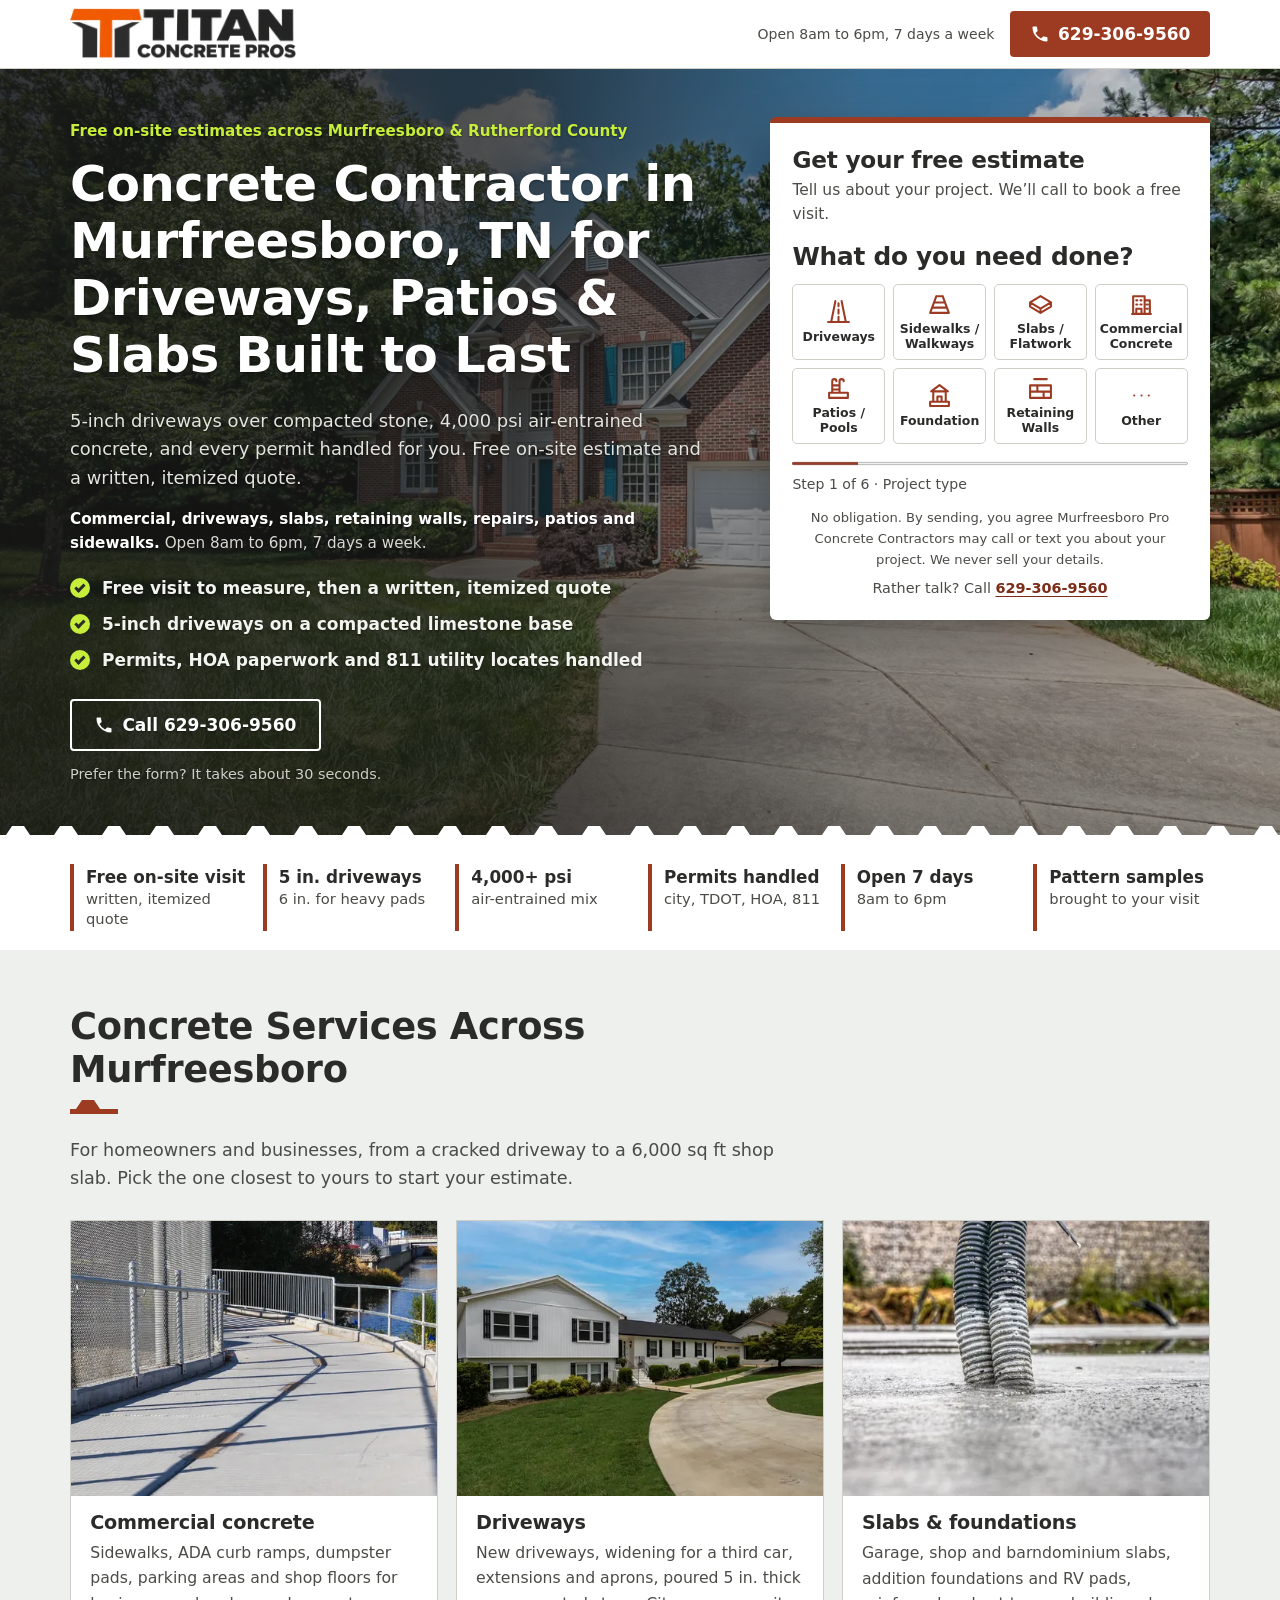
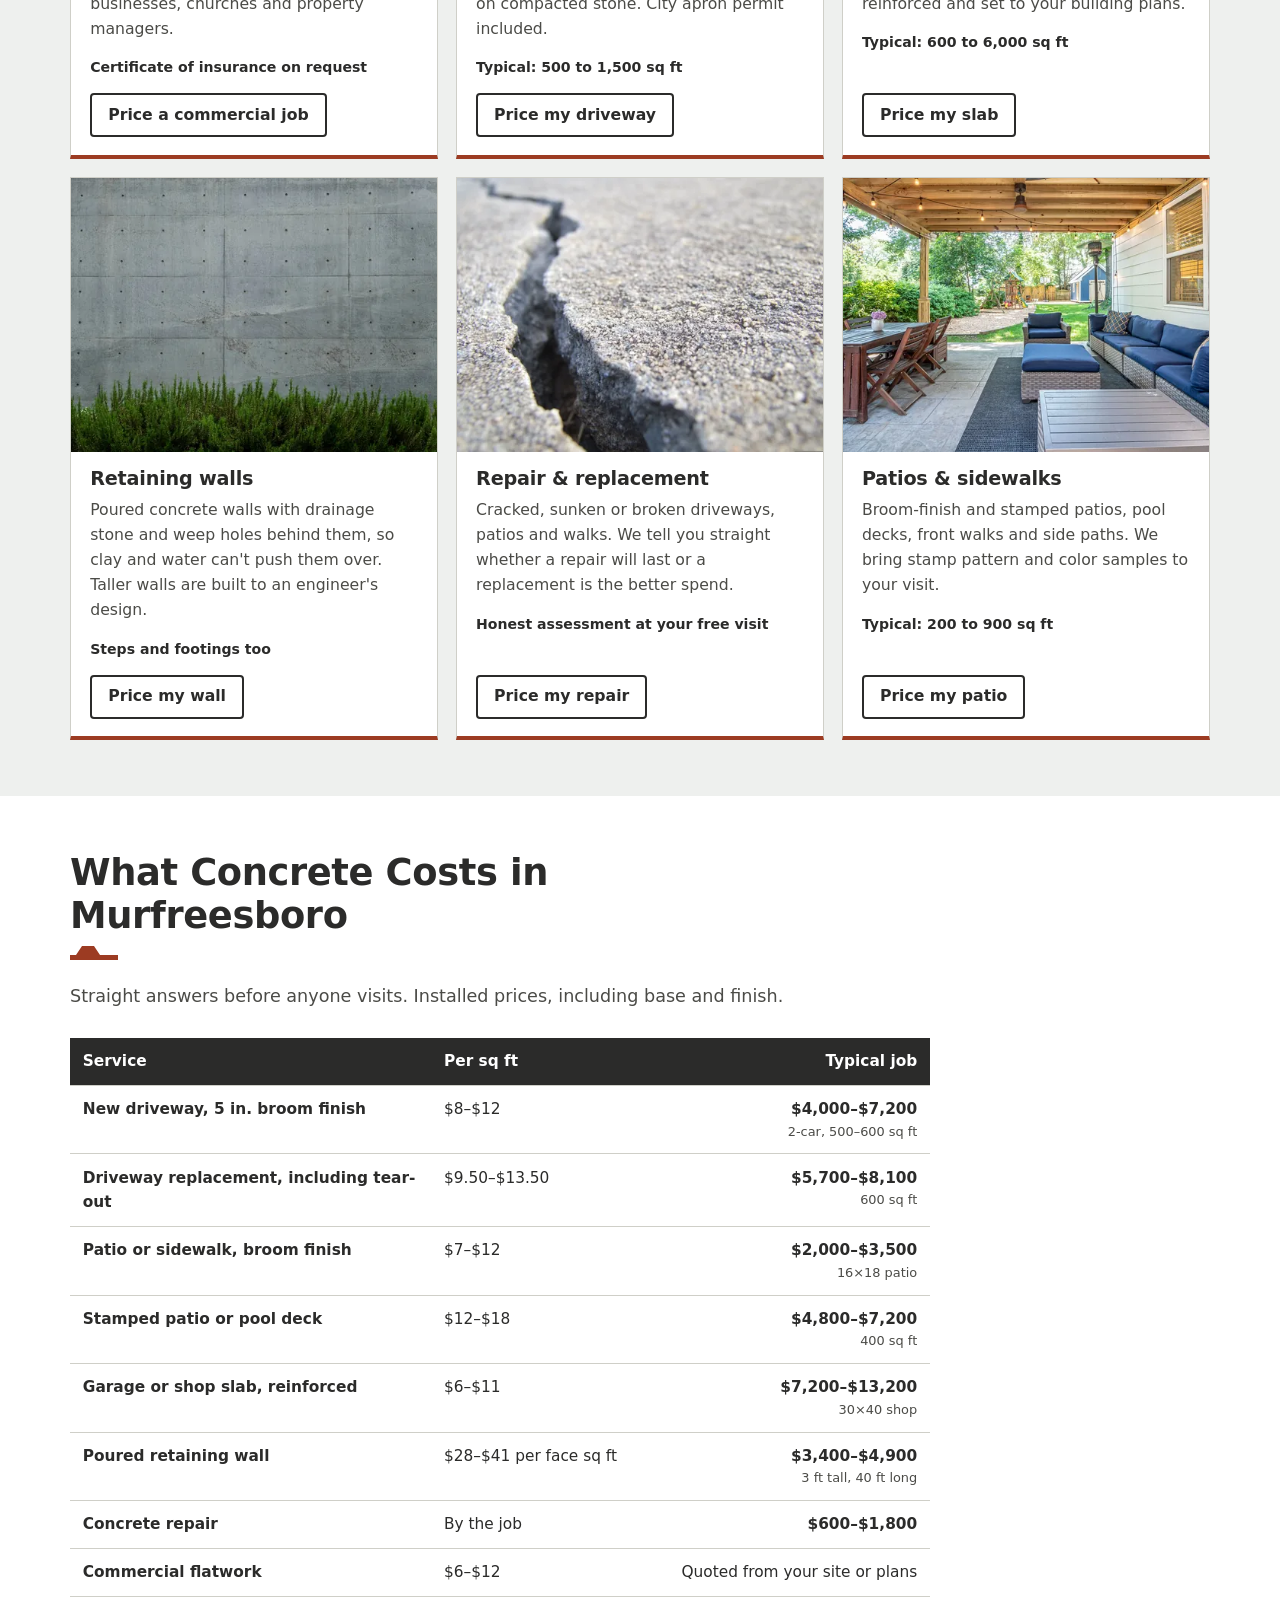
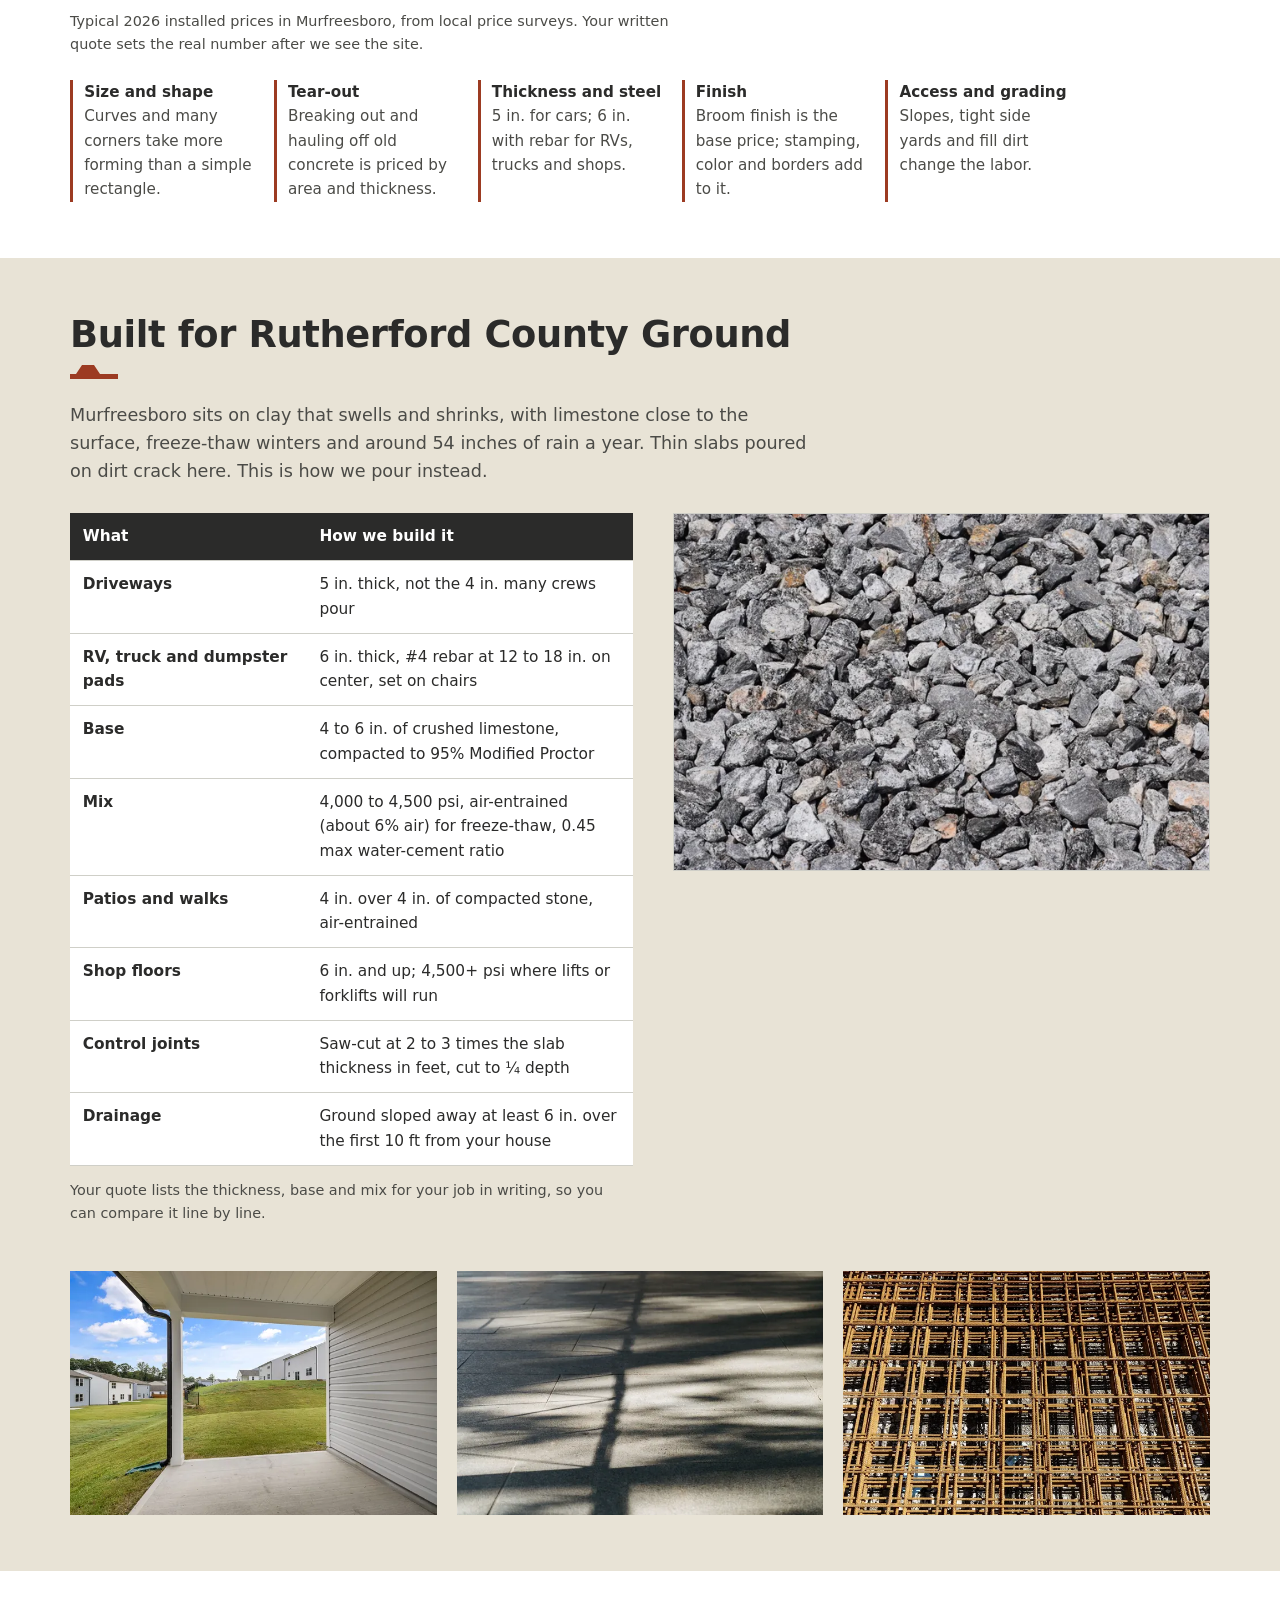
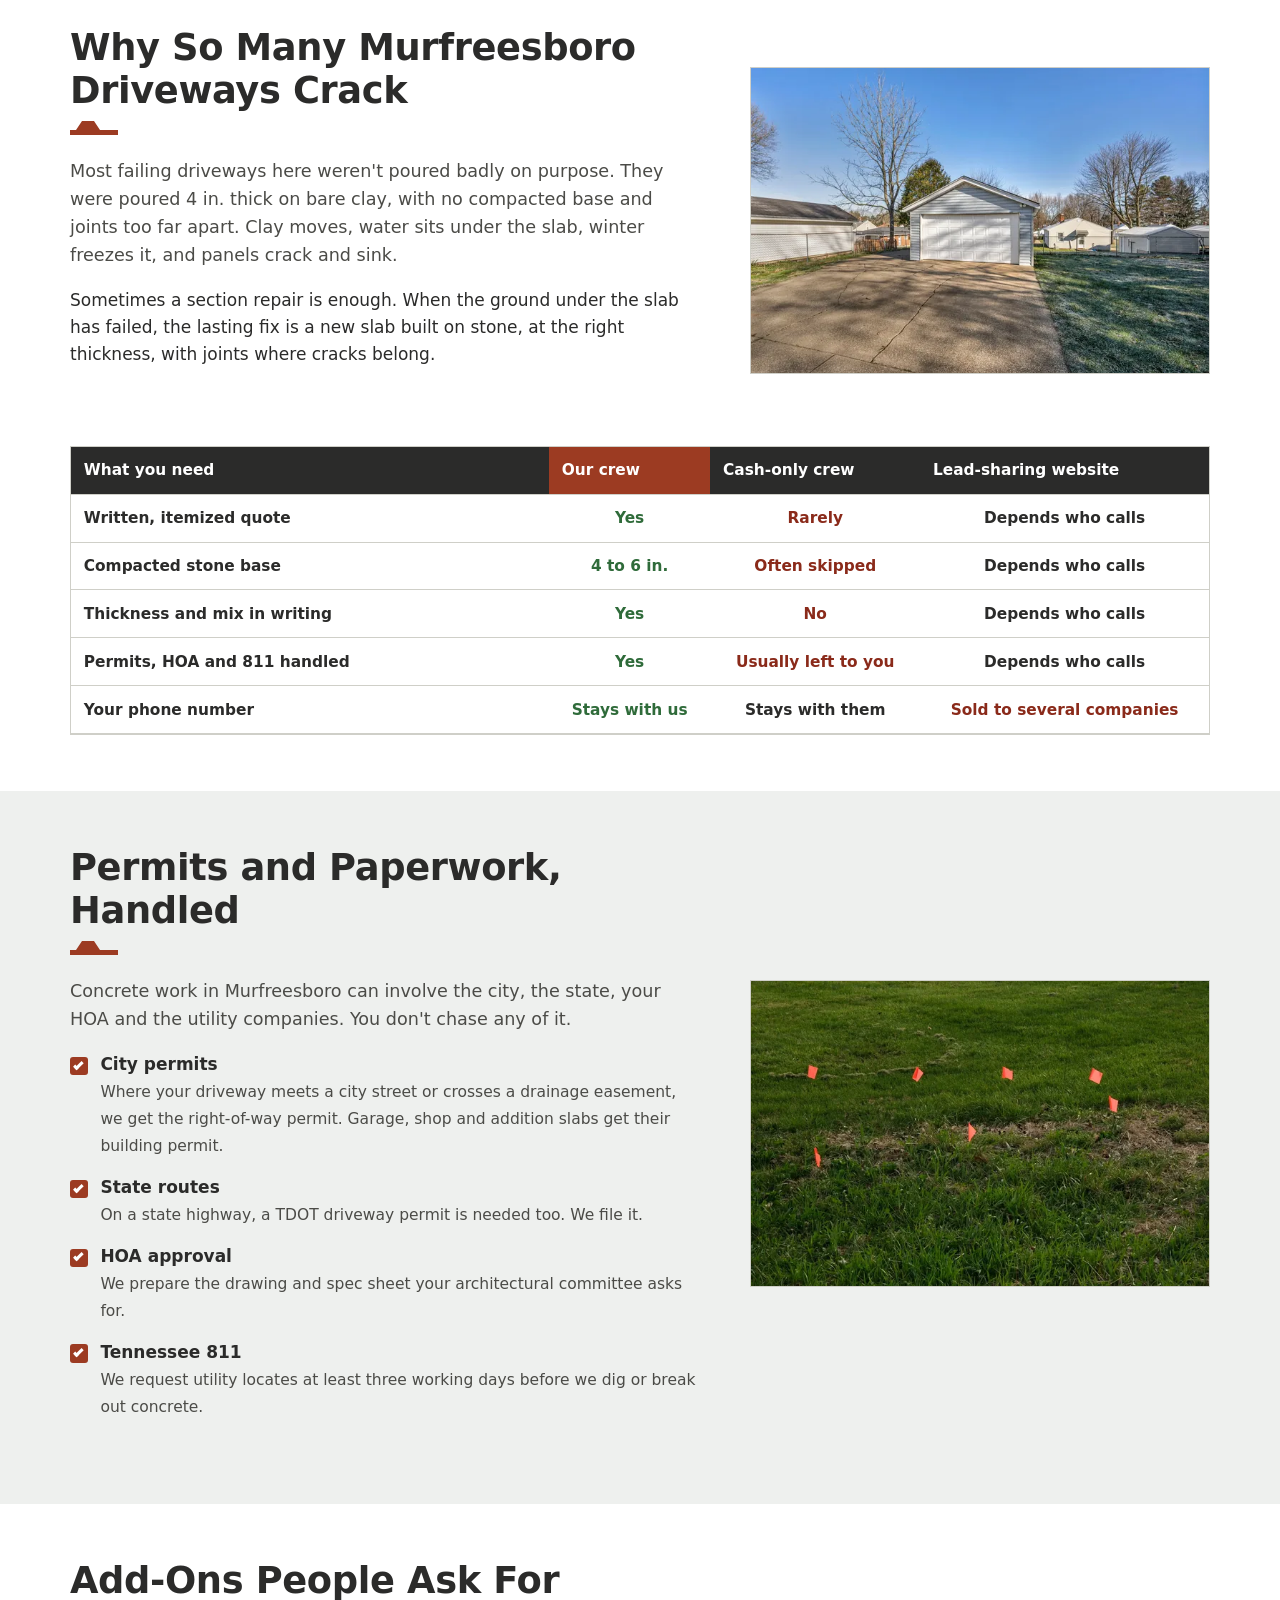
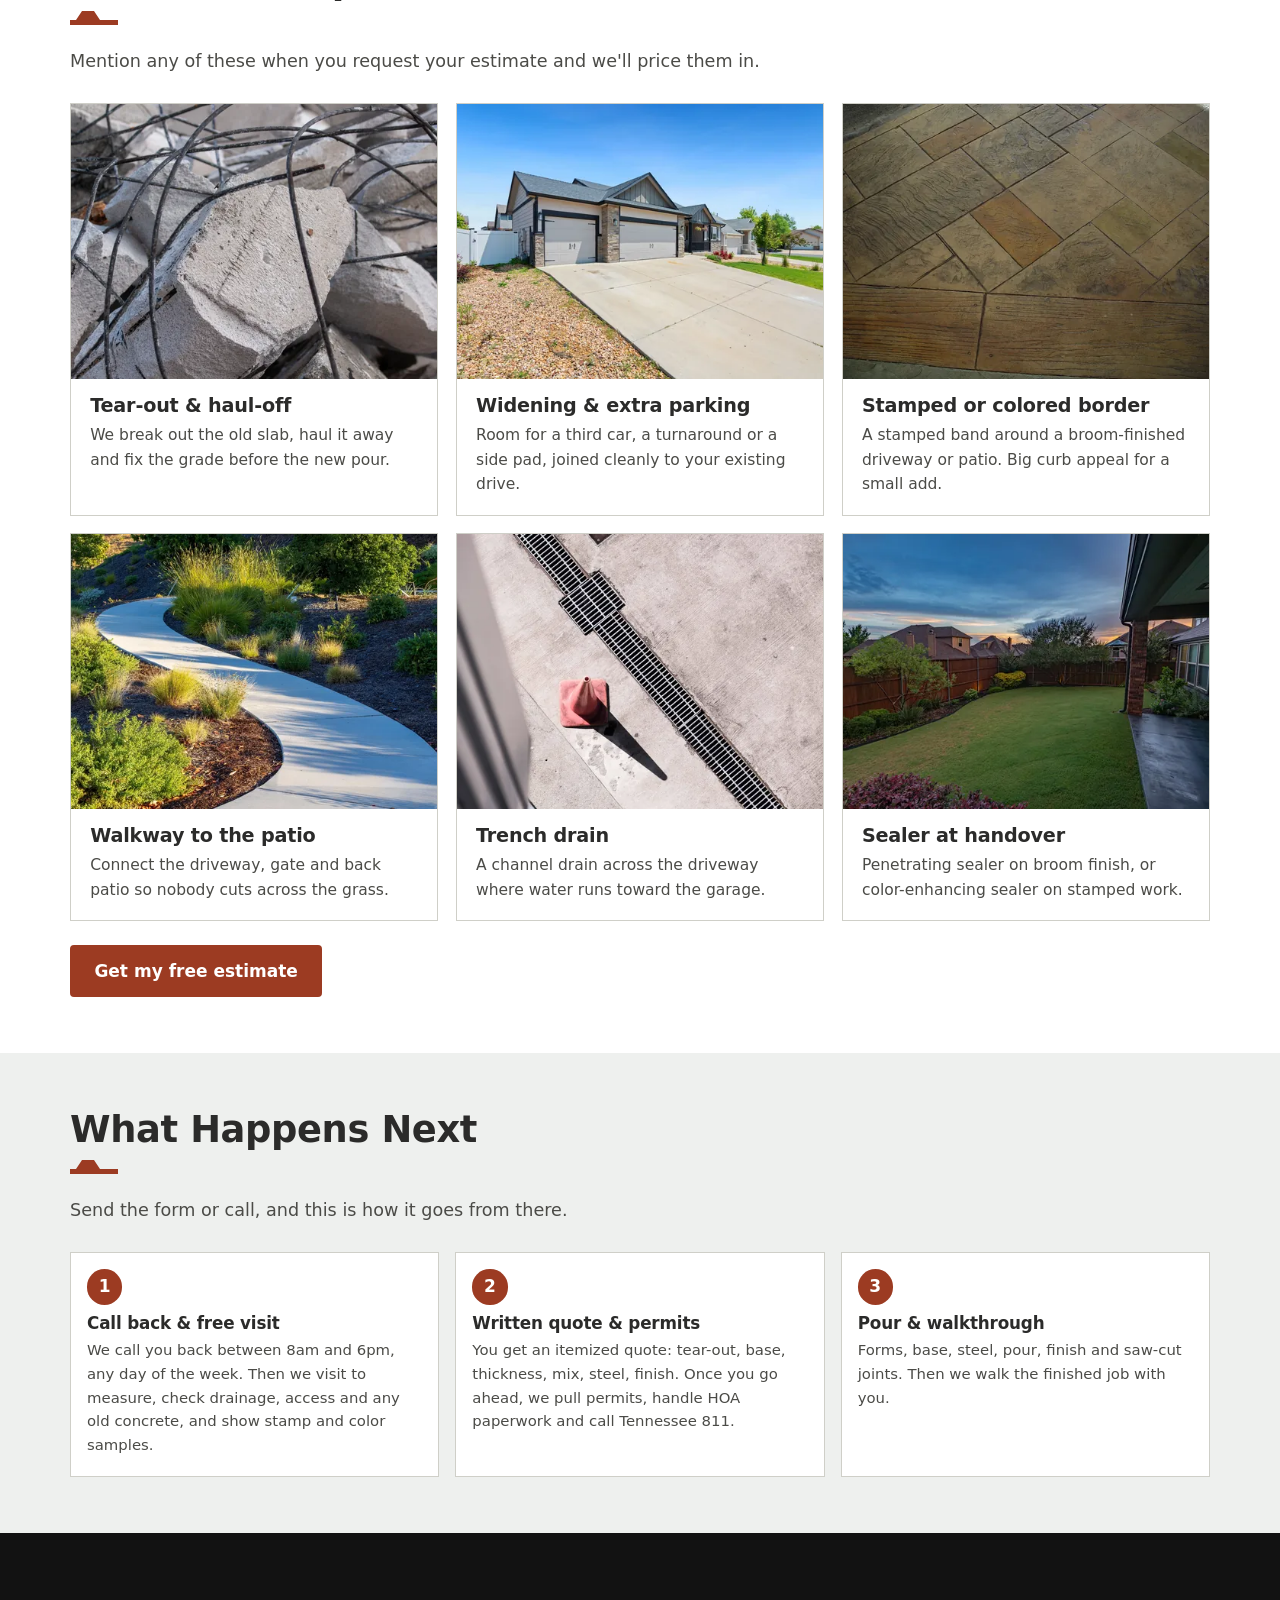
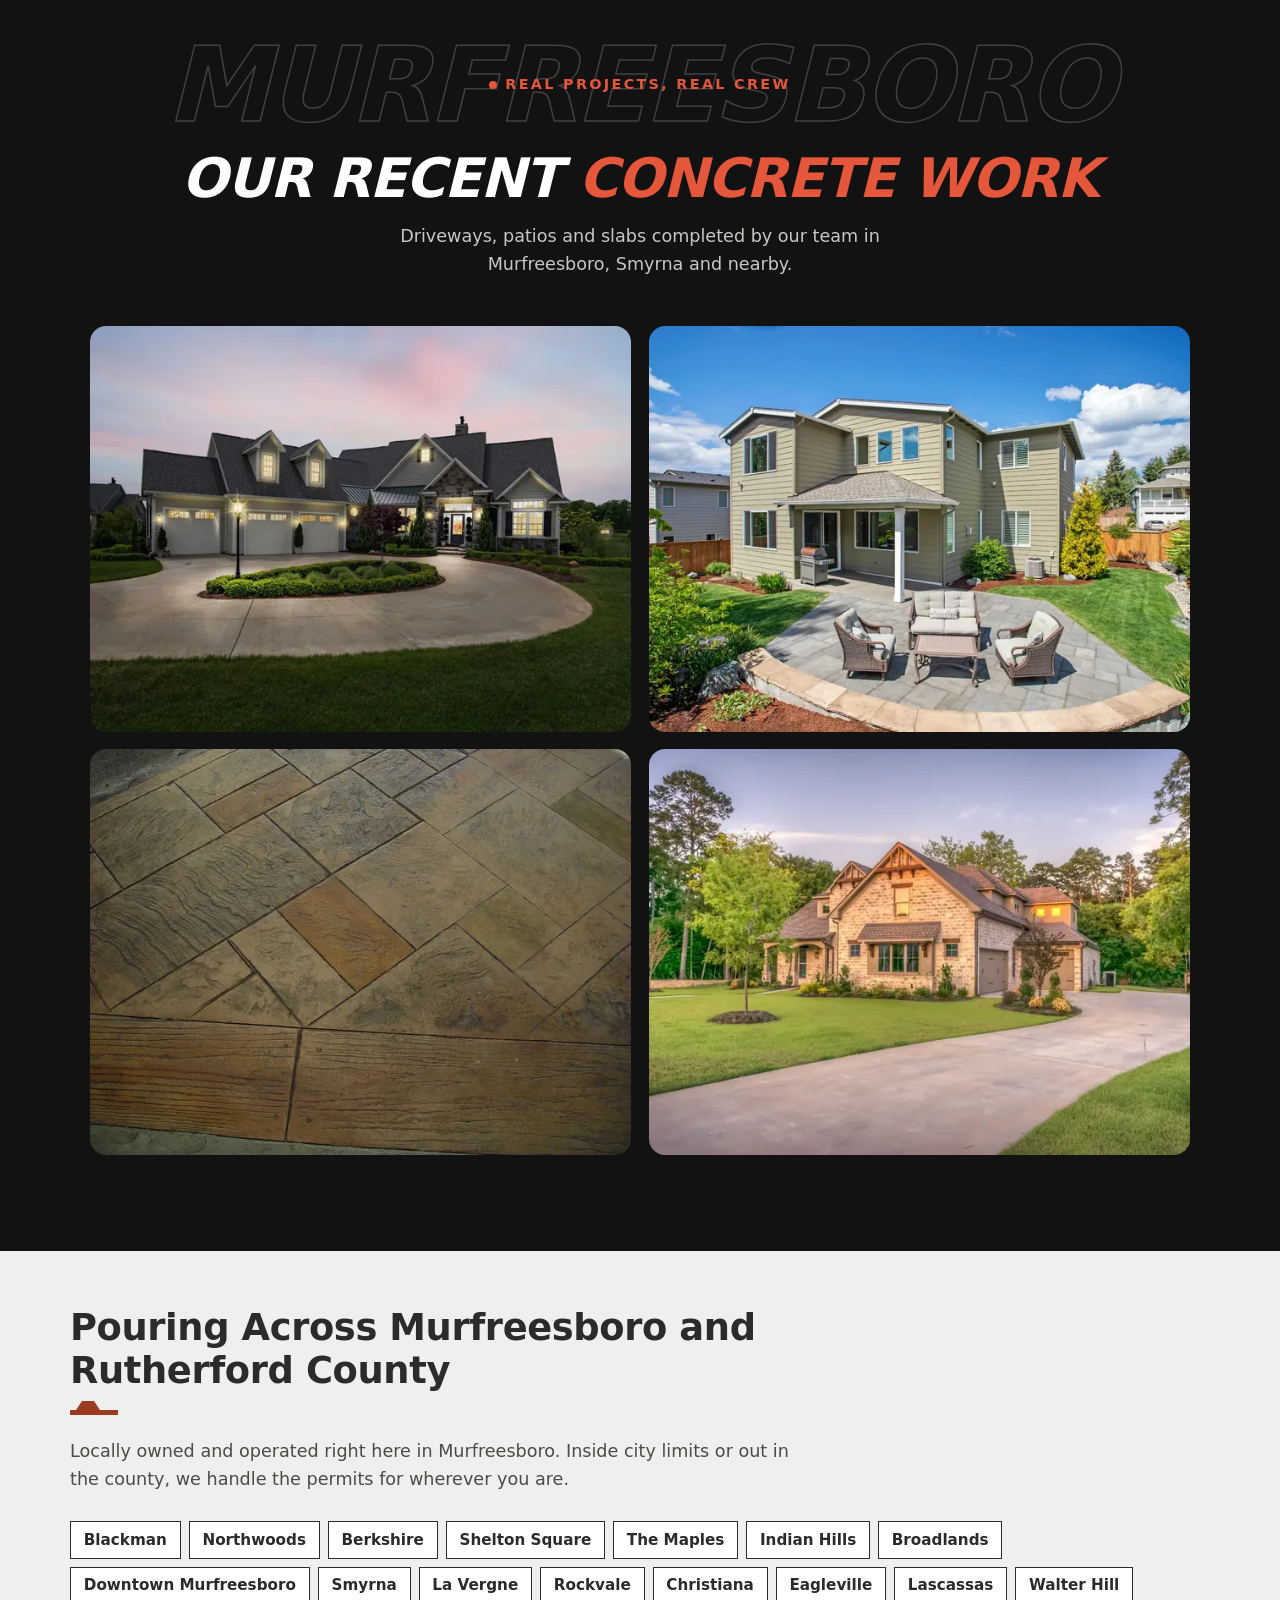
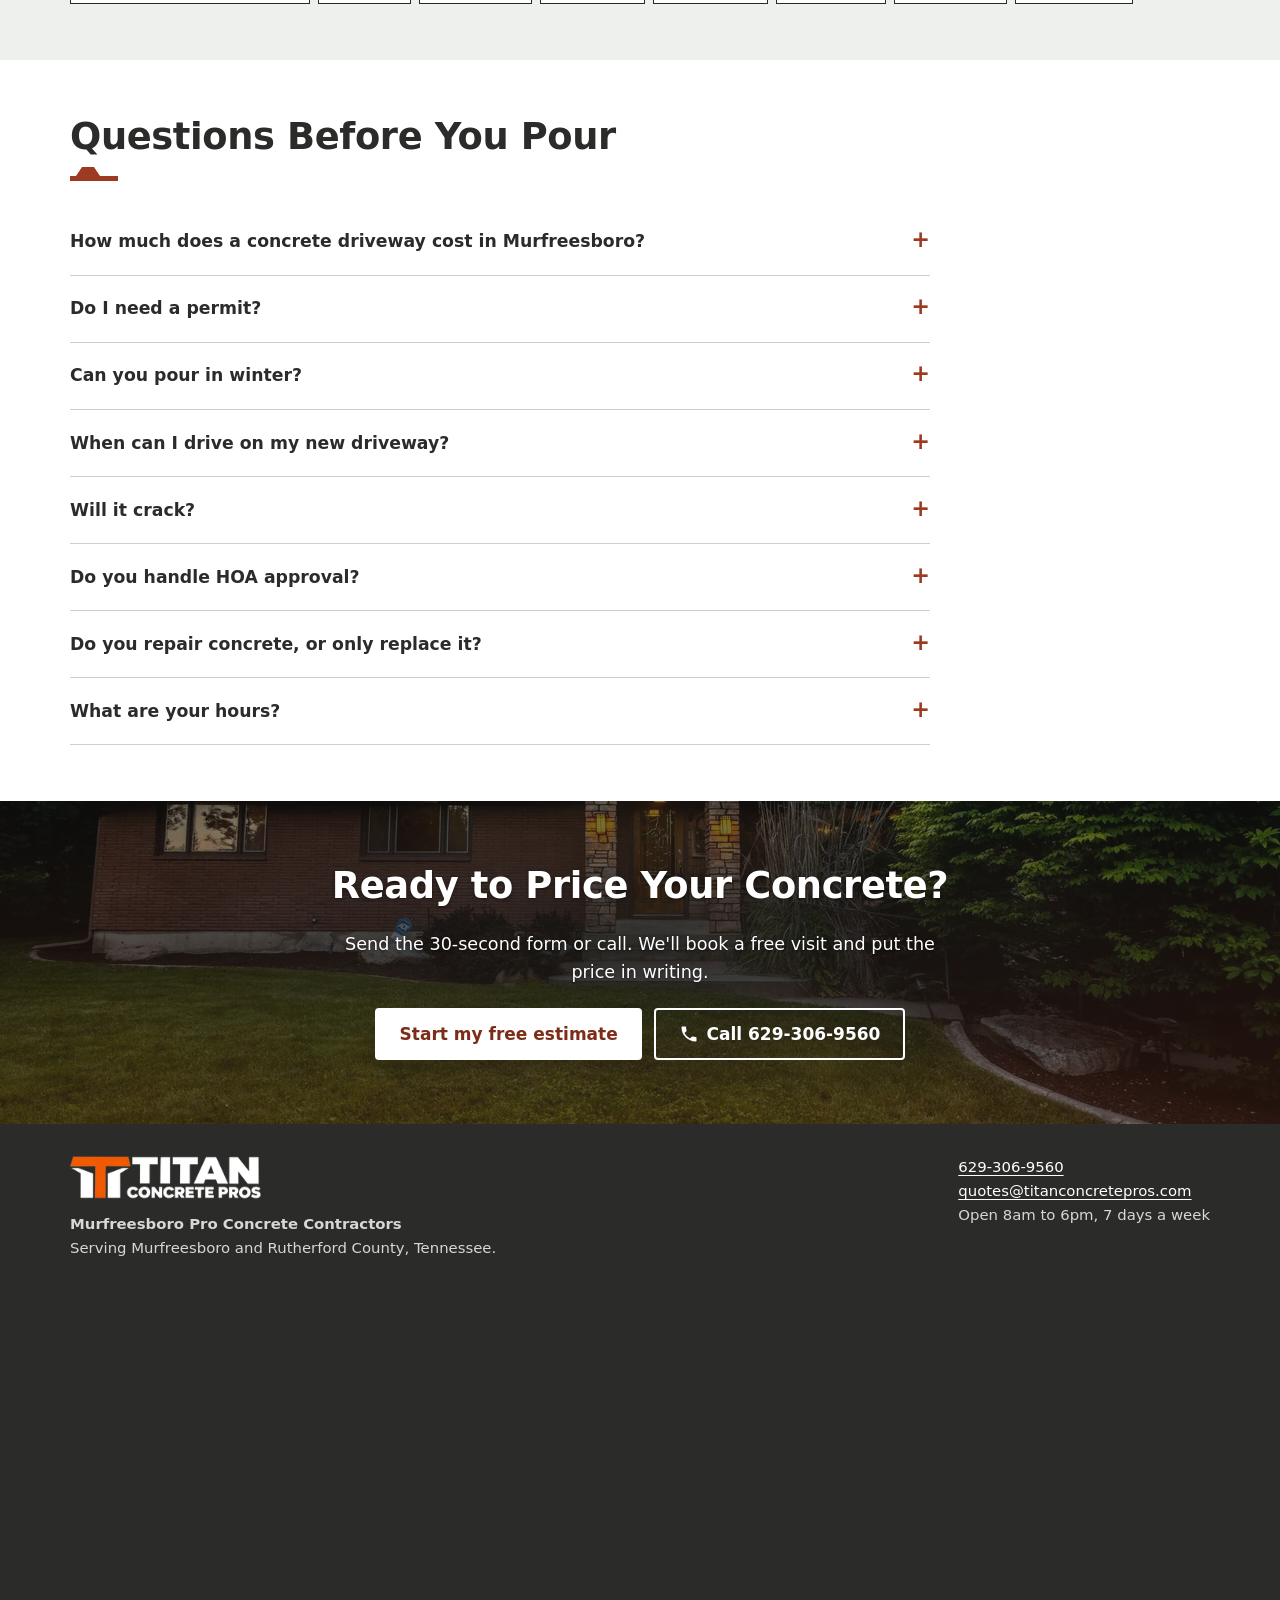
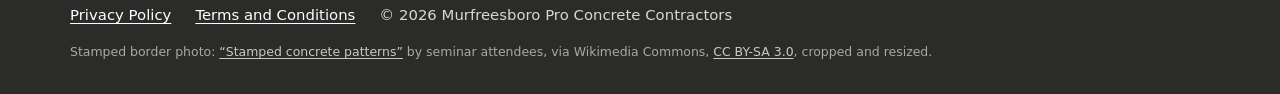
==== murfreesboro-concrete-contractor-new-project-request/index.html @ b70fdc40 "Add Google Tag Manager (GTM-K8CW8HHN) to all pages - Thank-you pages: standard GTM snippet loads imm" ====
<!doctype html>
<html lang="en">
<head>
<meta charset="utf-8">
<script>
    /* Tracking: Google Tag Manager, Microsoft Clarity load on the visitor's first scroll, tap or key press,
       or 7 seconds after the page loads, so they don't slow down the page. Calls made before then are queued. */
    (function (w, d) {
      w.clarity = w.clarity || function () { (w.clarity.q = w.clarity.q || []).push(arguments); };
      w.dataLayer = w.dataLayer || []; w.dataLayer.push({ "gtm.start": new Date().getTime(), event: "gtm.js" });
      var started = false, events = ["scroll", "pointerdown", "touchstart", "keydown"];
      function start() {
        if (started) return; started = true;
        events.forEach(function (e) { w.removeEventListener(e, start); });
        var c = d.createElement("script"); c.async = true;
        c.src = "https://www.clarity.ms/tag/zi6rxvknij"; d.head.appendChild(c);
        var t = d.createElement("script"); t.async = true;
        t.src = "https://www.googletagmanager.com/gtm.js?id=GTM-K8CW8HHN"; d.head.appendChild(t);
      }
      events.forEach(function (e) { w.addEventListener(e, start, { passive: true }); });
      w.addEventListener("load", function () { setTimeout(start, 7000); });
    })(window, document);
  </script>
<meta name="viewport" content="width=device-width, initial-scale=1">
<title>Concrete Contractor in Murfreesboro, TN | Driveways, Patios &amp; Slabs | Free Estimate</title>
<meta name="description" content="Concrete driveways, stamped patios, shop and barndominium slabs, RV pads and commercial flatwork across Murfreesboro and Rutherford County. 5 in. driveways over compacted stone, permits handled, free on-site estimate.">
<meta name="robots" content="noindex, follow">
<meta name="theme-color" content="#2B2B2A">
<meta property="og:type" content="website">
<meta property="og:title" content="Murfreesboro Concrete Contractor | Free On-Site Estimate">
<meta property="og:description" content="Driveways, stamped patios, slabs and RV pads built for Rutherford County ground. Written, itemized quotes.">
<meta property="og:image" content="https://titanconcretepros.com/murfreesboro-concrete-contractor-new-project-request/images/lp-og-share.jpg">
<link rel="icon" href="/favicon.ico" sizes="48x48">
<link rel="icon" href="/favicon-32.png" type="image/png" sizes="32x32">
<link rel="apple-touch-icon" href="/apple-touch-icon.png">
<link rel="manifest" href="/site.webmanifest">
<script>
/* Runs before paint: pick the headline variant from ?v= so there is no flash of the wrong H1. */
(function () {
  var d = document.documentElement; d.className = 'js';
  var ok = { core: 1, driveway: 1, stamped: 1, slab: 1, rv: 1, commercial: 1 };
  try { var v = new URLSearchParams(location.search).get('v'); d.setAttribute('data-v', ok[v] ? v : 'core'); }
  catch (e) { d.setAttribute('data-v', 'core'); }
})();
</script>
<style>
:root{
  --ink:#2B2B2A;--ink-2:#4B4B47;--oxide:#9C3B22;--oxide-d:#7C2C17;--galv:#EEF0EE;--stone:#E8E3D6;--line:#CFCFC8;--lime:#C6EE3A;--ok:#2F6B3A;
  --f:system-ui,-apple-system,"Segoe UI",Roboto,"Helvetica Neue",Arial,sans-serif;
  --wrap:1180px;--read:66ch;
  --rib:url("data:image/svg+xml,%3Csvg xmlns='http://www.w3.org/2000/svg' viewBox='0 0 48 14'%3E%3Cpath d='M0 14V9h6l6-9h12l6 9h18v5z'/%3E%3C/svg%3E");
}
*,*::before,*::after{box-sizing:border-box}
html{-webkit-text-size-adjust:100%;scroll-behavior:smooth}
@media (prefers-reduced-motion:reduce){html{scroll-behavior:auto}*{transition:none!important}}
body{margin:0;font:400 1.0625rem/1.6 var(--f);color:var(--ink);background:#fff}
img{max-width:100%;height:auto;display:block}
a{color:var(--oxide-d);text-underline-offset:.18em}
h1,h2,h3{line-height:1.15;margin:0 0 .6em;letter-spacing:-.01em}
h2{font-size:clamp(1.6rem,1.2rem + 1.4vw,2.3rem);font-weight:800}
h3{font-size:1.2rem;font-weight:750}
p{margin:0 0 1em}
.wrap{max-width:var(--wrap);margin:0 auto;padding:0 20px}
:focus-visible{outline:3px solid var(--lime);outline-offset:2px}
.skip{position:absolute;left:-999px;top:0;background:#fff;padding:.5rem 1rem;z-index:99}.skip:focus{left:8px}
.sr{position:absolute!important;width:1px;height:1px;overflow:hidden;clip:rect(0 0 0 0);white-space:nowrap}

/* buttons */
.btn{white-space:nowrap;display:inline-flex;align-items:center;justify-content:center;gap:.5rem;min-height:52px;padding:.75rem 1.4rem;border:2px solid transparent;border-radius:4px;font:700 1.0625rem/1.2 var(--f);text-decoration:none;cursor:pointer;transition:background .15s,color .15s,border-color .15s}
.btn-o{background:var(--oxide);color:#fff;border-color:var(--oxide)}.btn-o:hover{background:var(--oxide-d);border-color:var(--oxide-d)}
.btn-w{background:transparent;color:#fff;border-color:#fff}.btn-w:hover{background:#fff;color:var(--ink)}
.btn-ink{background:transparent;color:var(--ink);border-color:var(--ink)}.btn-ink:hover{background:var(--ink);color:#fff}
.btn svg{width:20px;height:20px;flex:none}

/* header */
.hdr{position:sticky;top:0;z-index:40;background:#fff;border-bottom:1px solid var(--line)}
.hdr-in{display:flex;align-items:center;justify-content:space-between;gap:1rem;min-height:68px}
.hdr img{width:216px;height:56px}
.hdr-logo{display:block;line-height:0;border-radius:4px}
.hdr-logo:focus-visible{outline:3px solid var(--rust,#9C3B22);outline-offset:3px}
.hdr-r{display:flex;align-items:center;gap:1rem}
.hdr-hours{font-size:.875rem;color:var(--ink-2);text-align:right;line-height:1.3}
.hdr .btn{min-height:46px;padding:.55rem 1.1rem}
@media (max-width:760px){.hdr img{width:150px;height:39px}.hdr-hours{display:none}.hdr-in{min-height:58px}.hdr .btn{min-height:44px;padding:.45rem .75rem;font-size:.98rem;gap:.35rem}.hdr .btn svg{width:17px;height:17px}}

/* hero */
.hero{position:relative;background:var(--ink);color:#F3F3EF;padding:3rem 0 3.25rem;overflow:hidden;isolation:isolate}
.hero-img{position:absolute;inset:0;width:100%;height:100%;object-fit:cover;object-position:center 60%;z-index:-3}
.hero-shade{position:absolute;inset:0;z-index:-2;background:linear-gradient(90deg,rgba(24,24,23,.86) 0%,rgba(24,24,23,.74) 40%,rgba(24,24,23,.34) 68%,rgba(24,24,23,.18) 100%),linear-gradient(0deg,rgba(24,24,23,.35),rgba(24,24,23,0) 40%)}
.hero:has(.hero-img) .hero-copy{text-shadow:0 1px 2px rgba(0,0,0,.45)}
.hero:has(.hero-img)::before{display:none}
.hero::before{content:"";position:absolute;inset:0;z-index:-1;opacity:.05;
  background:repeating-linear-gradient(90deg,transparent 0 30px,#fff 30px 34px,transparent 34px 46px,#fff 46px 50px,transparent 50px 76px,#fff 76px 104px,transparent 104px 120px)}
.hero::after{content:"";position:absolute;left:0;right:0;bottom:-1px;height:14px;background:#fff;-webkit-mask:var(--rib) repeat-x 0 0/48px 14px;mask:var(--rib) repeat-x 0 0/48px 14px}
.hero-grid{display:grid;grid-template-columns:minmax(0,1fr) minmax(0,440px);gap:2.5rem 3.5rem;align-items:start}
.eyebrow{display:inline-block;font-weight:700;font-size:.95rem;color:var(--lime);margin-bottom:.8rem}
.hero h1{font-size:clamp(2rem,1.3rem + 2.4vw,3.1rem);font-weight:850;color:#fff;margin-bottom:.45em}
.hero .sub{font-size:1.12rem;color:#E4E4DE;max-width:var(--read);margin-bottom:.8em}
.vx{display:none}
html[data-v=core] .v-core,html[data-v=driveway] .v-driveway,html[data-v=stamped] .v-stamped,html[data-v=slab] .v-slab,html[data-v=rv] .v-rv,html[data-v=commercial] .v-commercial{display:inline}
html:not(.js) .v-core{display:inline}
.ticks{list-style:none;margin:1.2rem 0 1.6rem;padding:0;display:grid;gap:.55rem}
.ticks li{position:relative;padding-left:2rem;font-weight:600}
.ticks li::before{content:"";position:absolute;left:0;top:.2em;width:1.25rem;height:1.25rem;border-radius:50%;background:var(--lime)}
.ticks li::after{content:"";position:absolute;left:.42rem;top:.45em;width:.35rem;height:.62rem;border:solid var(--ink);border-width:0 3px 3px 0;transform:rotate(45deg)}
.hero-cta{display:flex;flex-wrap:wrap;gap:.75rem;align-items:center}
.hero-cta small{color:#CFCFC8;font-size:.9rem;flex-basis:100%}
@media (max-width:999px){.hero-shade{background:linear-gradient(180deg,rgba(24,24,23,.80),rgba(24,24,23,.70) 55%,rgba(24,24,23,.55))}.hero{padding:1.75rem 0 2.5rem}.hero-grid{grid-template-columns:minmax(0,1fr);gap:1.5rem}.ticks{display:none}.hero .sub{font-size:1.05rem;margin-bottom:.4rem}.hero-cta{display:none}}

@media (max-width:640px){.hero{padding:1.1rem 0 2.25rem}.eyebrow{font-size:.85rem;margin-bottom:.45rem}.hero h1{font-size:1.7rem;margin-bottom:.35em}.hero .sub{font-size:.98rem;line-height:1.5}.card{padding:1.1rem 1rem 1rem}.card-h{font-size:1.25rem}}

/* form card */
.card{background:#fff;color:var(--ink);border-radius:6px;border-top:6px solid var(--oxide);box-shadow:0 22px 50px rgba(0,0,0,.35);padding:1.5rem 1.4rem 1.25rem;scroll-margin-top:84px}
.card-h{font-size:1.45rem;font-weight:800;margin:0 0 .25rem}
.card-s{margin:0 0 1rem;font-size:.97rem;color:var(--ink-2)}
.fld{margin-bottom:.55rem}
.fld label{display:block;font-weight:700;font-size:.95rem;margin-bottom:.3rem}
.fld input,.fld select,.fld textarea{width:100%;min-height:52px;padding:.65rem .8rem;border:2px solid var(--line);border-radius:5px;font:inherit;font-size:1rem;color:var(--ink);background:#fff}
.fld select{appearance:none;-webkit-appearance:none;padding-right:2.4rem;background:#fff url("data:image/svg+xml,%3Csvg xmlns='http://www.w3.org/2000/svg' viewBox='0 0 12 8'%3E%3Cpath d='M1 1l5 5 5-5' fill='none' stroke='%232B2B2A' stroke-width='2'/%3E%3C/svg%3E") no-repeat right .9rem center/12px 8px}
.fld textarea{min-height:92px;resize:vertical;line-height:1.45}
.fld input:focus,.fld select:focus,.fld textarea:focus{border-color:var(--ink);outline:none;box-shadow:0 0 0 3px var(--lime)}
.fld .bad{border-color:#B3261E}
.err{display:block;min-height:1.05em;font-size:.84rem;color:#B3261E;margin-top:.15rem}
.two{display:grid;grid-template-columns:1fr 1fr;gap:0 .75rem}
.submit{width:100%;min-height:56px;font-size:1.1rem;margin-top:.35rem}
.fine{margin:.7rem 0 0;font-size:.82rem;color:var(--ink-2);text-align:center}
.alt{margin:.45rem 0 0;font-size:.9rem;color:var(--ink-2);text-align:center}
.alt a{font-weight:700}
.hp{position:absolute;left:-9999px}
.done h3{font-size:1.4rem}
.done ol{padding-left:1.2rem;margin:.6rem 0 1rem}
@media (max-width:420px){.card .two{grid-template-columns:1fr}}

/* photos (each one hides itself until its file exists) */
.shot{margin:0;background:var(--galv);overflow:hidden}
.shot img{width:100%;height:100%;object-fit:cover}
.type .shot{margin:-1.25rem -1.2rem 1rem;aspect-ratio:4/3}
.sketch{display:none;margin:-1.25rem -1.2rem 1rem;aspect-ratio:4/3;background:#E4E7E4}
.sketch svg{width:100%;height:100%;display:block}
.type:not(:has(.shot)) .sketch{display:block}
.pair{display:grid;grid-template-columns:repeat(auto-fit,minmax(280px,1fr));gap:1.25rem;margin-top:2rem}
.pair .shot{aspect-ratio:3/2}
.pair figcaption,.side figcaption{font-size:.88rem;color:var(--ink-2);padding:.55rem .2rem 0;background:#fff}
.split{display:grid;grid-template-columns:minmax(0,1fr) minmax(0,460px);gap:2rem 3rem;align-items:center;margin-bottom:1.75rem}
.split .head{margin-bottom:0}
.split .shot{aspect-ratio:3/2;border:1px solid var(--line)}
.split:not(:has(.shot)){grid-template-columns:minmax(0,1fr)}
@media (max-width:860px){.split{grid-template-columns:minmax(0,1fr)}}

/* proof bar */
.proof{padding:1.6rem 0 1.2rem}
.proof ul{list-style:none;margin:0;padding:0;display:grid;grid-template-columns:repeat(6,minmax(0,1fr));gap:1rem}
.proof li{border-left:4px solid var(--oxide);padding:.15rem 0 .15rem .75rem;font-size:.92rem;line-height:1.35;color:var(--ink-2)}
.proof b{display:block;font-size:1.05rem;color:var(--ink)}
@media (max-width:999px){.proof ul{grid-template-columns:repeat(3,minmax(0,1fr))}}
@media (max-width:560px){.proof ul{grid-template-columns:repeat(2,minmax(0,1fr))}}

/* sections */
.sec{padding:3.5rem 0}
.sec-alt{background:var(--galv)}
.sec-stone{background:var(--stone)}
.lead{font-size:1.1rem;max-width:var(--read);color:var(--ink-2)}
.head{max-width:760px;margin-bottom:1.75rem}
.head h2::after{content:"";display:block;width:48px;height:14px;margin-top:.55rem;background:var(--oxide);-webkit-mask:var(--rib) no-repeat 0 0/48px 14px;mask:var(--rib) no-repeat 0 0/48px 14px}

/* building types */
.types{display:grid;grid-template-columns:repeat(3,minmax(0,1fr));gap:1.1rem}
.type{background:#fff;border:1px solid var(--line);border-bottom:4px solid var(--oxide);padding:1.25rem 1.2rem 1.1rem;display:flex;flex-direction:column}
.type h3{margin-bottom:.4rem}
.type p{font-size:.98rem;color:var(--ink-2);flex:1}
.type .spec{font-size:.88rem;font-weight:700;color:var(--ink);margin-bottom:.9rem}
.type button{align-self:flex-start}
.btn-sm{min-height:44px;padding:.5rem 1rem;font-size:.98rem}
@media (max-width:999px){.types{grid-template-columns:repeat(2,minmax(0,1fr))}}
@media (max-width:620px){.types{grid-template-columns:minmax(0,1fr)}}

/* engineering */
.eng{display:grid;grid-template-columns:minmax(0,1.05fr) minmax(0,1fr);gap:2.5rem;align-items:start}
.eng-photo .shot{aspect-ratio:3/2}
.eng:not(:has(.eng-photo)){grid-template-columns:minmax(0,1fr);max-width:820px}
table{width:100%;border-collapse:collapse;font-size:.96rem;background:#fff}
th,td{text-align:left;padding:.7rem .8rem;border-bottom:1px solid var(--line);vertical-align:top}
thead th{background:var(--ink);color:#fff;font-weight:700}
tbody th{font-weight:700;width:42%}
.note{font-size:.9rem;color:var(--ink-2);margin-top:.8rem}
.side:not(:has(.shot)){display:none}
@media (max-width:999px){.eng{grid-template-columns:minmax(0,1fr)}}

/* steps */
.steps{list-style:none;counter-reset:s;margin:0;padding:0;display:grid;grid-template-columns:repeat(5,minmax(0,1fr));gap:1rem}
.steps li{counter-increment:s;background:#fff;border:1px solid var(--line);padding:1rem 1rem 1.1rem;position:relative}
.steps li::before{content:counter(s);display:flex;align-items:center;justify-content:center;width:2.2rem;height:2.2rem;border-radius:50%;background:var(--oxide);color:#fff;font-weight:800;margin-bottom:.6rem}
.steps h3{font-size:1.05rem;margin-bottom:.35rem}
.steps p{font-size:.93rem;color:var(--ink-2);margin:0}
@media (max-width:999px){.steps{grid-template-columns:minmax(0,1fr) minmax(0,1fr)}}
@media (max-width:560px){.steps{grid-template-columns:minmax(0,1fr)}}

/* compare */
.cmp{overflow-x:auto;border:1px solid var(--line)}
.cmp table{min-width:640px}
.cmp td{text-align:center;font-weight:600}
.cmp thead th:nth-child(2){background:var(--oxide)}
.y{color:var(--ok)}.n{color:#8A2A1A}

/* why choose us */
.why{list-style:none;margin:0 0 3rem;padding:0;display:grid;grid-template-columns:repeat(3,minmax(0,1fr));gap:1.5rem 1.75rem}
.why li{border-top:3px solid var(--oxide);padding-top:.85rem}
.why h3{margin-bottom:.35rem}
.why p{font-size:.98rem;color:var(--ink-2);margin:0}
.sub-head h3{font-size:1.35rem;margin-bottom:.4rem}
.sub-head p{color:var(--ink-2);margin:0}
@media (max-width:999px){.why{grid-template-columns:repeat(2,minmax(0,1fr))}}
@media (max-width:620px){.why{grid-template-columns:minmax(0,1fr)}}

/* add-ons */
.addons{list-style:none;margin:0;padding:0;display:grid;grid-template-columns:repeat(3,minmax(0,1fr));gap:1.1rem}
.addons li{background:#fff;border:1px solid var(--line);padding:1.2rem 1.2rem 1.1rem;display:flex;flex-direction:column}
.addons .shot{margin:-1.2rem -1.2rem 1rem;aspect-ratio:4/3}
.addons h3{margin-bottom:.35rem}
.addons p{font-size:.97rem;color:var(--ink-2);flex:1;margin:0}
.addons-go{display:flex;align-items:center;gap:1rem;flex-wrap:wrap;margin-top:1.5rem}
@media (max-width:999px){.addons{grid-template-columns:repeat(2,minmax(0,1fr))}}
@media (max-width:620px){.addons{grid-template-columns:minmax(0,1fr)}}

/* area */
.chips{list-style:none;margin:1rem 0 0;padding:0;display:flex;flex-wrap:wrap;gap:.5rem}
.chips li{border:1px solid var(--ink);padding:.35rem .8rem;font-weight:600;font-size:.95rem;background:#fff}

/* faq */
.faq{max-width:860px}
.faq details{border-bottom:1px solid var(--line);padding:.2rem 0}
.faq summary{list-style:none;cursor:pointer;display:flex;justify-content:space-between;gap:1rem;padding:1rem 0;font-weight:750;font-size:1.08rem}
.faq summary::-webkit-details-marker{display:none}
.faq summary::after{content:"+";color:var(--oxide);font-size:1.4rem;line-height:1}
.faq details[open] summary::after{content:"\2212"}
.faq details p{color:var(--ink-2);max-width:var(--read)}

/* final cta */
.final{position:relative;isolation:isolate;overflow:hidden;background:var(--oxide);color:#fff;padding:4rem 0;text-align:center}
.final .bg{position:absolute;inset:0;width:100%;height:100%;object-fit:cover;object-position:center 80%;z-index:-2}
.final .bg+.final-shade{position:absolute;inset:0;z-index:-1;background:radial-gradient(ellipse 60% 70% at 50% 45%,rgba(24,24,23,.78),rgba(24,24,23,.38) 75%),linear-gradient(0deg,rgba(124,44,23,.35),rgba(24,24,23,.2))}
.final:has(.bg) h2,.final:has(.bg) p{text-shadow:0 1px 3px rgba(0,0,0,.5)}
.final h2{color:#fff}
.final p{font-size:1.1rem;max-width:620px;margin:0 auto 1.4rem}
.final .btns{display:flex;flex-wrap:wrap;gap:.75rem;justify-content:center}
.final .btn-o{background:#fff;color:var(--oxide-d);border-color:#fff}.final .btn-o:hover{background:var(--ink);color:#fff;border-color:var(--ink)}

/* footer */
.ftr{background:var(--ink);color:#D8D8D2;padding:2rem 0 6rem;font-size:.93rem}
.ftr a{color:#fff}
.ftr-in{display:flex;flex-wrap:wrap;justify-content:space-between;gap:1.5rem}
.ftr-map iframe{display:block;width:100%;height:300px;border:0;border-radius:4px;margin-top:1.5rem}
@media (max-width:640px){.ftr-map iframe{height:240px}}
.ftr-legal{margin:1.2rem 0 0;display:flex;flex-wrap:wrap;gap:.5rem 1.5rem}
.ftr details{margin-top:1.2rem;max-width:760px}
.ftr summary{cursor:pointer;color:#fff;font-weight:600}
.ftr details p{margin:.6rem 0}
@media (min-width:1000px){.ftr{padding-bottom:2rem}}

/* sticky mobile bar */
.bar{position:fixed;left:0;right:0;bottom:0;z-index:50;display:grid;grid-template-columns:1fr 1fr;box-shadow:0 -6px 20px rgba(0,0,0,.18);transform:translateY(0);transition:transform .2s}
.bar a{display:flex;align-items:center;justify-content:center;gap:.45rem;min-height:58px;font-weight:800;text-decoration:none;font-size:1.05rem}
.bar a:first-child{background:var(--ink);color:#fff}
.bar a:last-child{background:var(--oxide);color:#fff}
.bar svg{width:20px;height:20px}
.bar.hide{transform:translateY(110%)}
@media (min-width:1000px){.bar{display:none}}
/* ---- additions for the Murfreesboro concrete page ---- */
.todo{background:#FFE36E;color:#3A2E00;padding:0 .25em;border-radius:2px;font-weight:700;text-shadow:none}
.logo{display:flex;align-items:center;gap:.6rem;text-decoration:none;color:var(--ink);line-height:1.05}
.logo svg{width:42px;height:42px;flex:none}
.logo b{display:block;font-size:1.05rem;font-weight:850;letter-spacing:.01em;text-transform:uppercase}
.logo small{display:block;font-size:.76rem;color:var(--ink-2);font-weight:600;letter-spacing:.02em}
@media (max-width:760px){.logo svg{width:34px;height:34px}.logo b{font-size:.86rem}.logo small{display:none}}
.hero .qual{font-size:.95rem;color:#D9D9D2;margin:0 0 .4rem;max-width:var(--read)}
.hero .qual b{color:#fff}
@media (max-width:999px){.hero .qual{display:none}}

/* price table */
.price{max-width:860px}
.price td:last-child,.price th:last-child{text-align:right}
.price .nw{white-space:nowrap}
.price td small{display:block;font-size:.84em;color:var(--ink-2);font-weight:400}
@media (max-width:620px){
  .price thead{display:none}
  .price table,.price tbody,.price tr{display:block;width:100%}
  .price tr{border-bottom:1px solid var(--line);padding:.6rem 0 .5rem}
  .price tbody th{display:block;width:auto;border:0;padding:0 .8rem .3rem}
  .price td,.price td:last-child{display:flex;justify-content:space-between;align-items:baseline;gap:1rem;border:0;padding:.12rem .8rem;text-align:right}
  .price td::before{content:attr(data-label);color:var(--ink-2);font-size:.88rem;text-align:left;flex:none}
  .price td,.price td:last-child{flex-wrap:wrap;row-gap:0}
  .price td::before{margin-right:auto}
  .price td small{flex-basis:100%;text-align:right;line-height:1.25;margin:-.15rem 0 .15rem}
  .price td .v{flex:1 1 0;min-width:0;text-align:right}
}
.price .note{max-width:var(--read)}
.drivers{list-style:none;margin:1.5rem 0 0;padding:0;display:grid;grid-template-columns:repeat(auto-fit,minmax(160px,1fr));gap:.8rem 1.2rem;max-width:1000px}
.drivers li{border-left:3px solid var(--oxide);padding-left:.7rem;font-size:.95rem;color:var(--ink-2)}
.drivers b{display:block;color:var(--ink)}

/* spec photos */
.side{display:grid;gap:1rem}
.side .shot{aspect-ratio:3/2;border:1px solid var(--line)}

/* gallery */
.gallery{display:grid;grid-template-columns:repeat(3,minmax(0,1fr));gap:1rem}
.gallery figure{margin:0;background:#fff;border:1px solid var(--line)}
.gallery .shot{aspect-ratio:4/3}
.gallery figcaption{font-size:.9rem;color:var(--ink-2);padding:.6rem .75rem .7rem}
.gallery figure:not(:has(img)){display:none}
@media (max-width:860px){.gallery{grid-template-columns:repeat(2,minmax(0,1fr))}}
@media (max-width:540px){.gallery{grid-template-columns:minmax(0,1fr)}}
.sec:has(.gallery):not(:has(.gallery img)){display:none}

/* permits list */
.plist{list-style:none;margin:0;padding:0;display:grid;gap:.9rem}
.plist li{padding-left:1.9rem;position:relative}
.plist li::before{content:"";position:absolute;left:0;top:.35em;width:1.15rem;height:1.15rem;border-radius:3px;background:var(--oxide)}
.plist li::after{content:"";position:absolute;left:.4rem;top:.52em;width:.32rem;height:.6rem;border:solid #fff;border-width:0 3px 3px 0;transform:rotate(45deg)}
.plist b{display:block}
.plist span{color:var(--ink-2);font-size:.97rem}

.problem{display:grid;grid-template-columns:minmax(0,1fr) minmax(0,460px);gap:2rem 3rem;align-items:center;margin-bottom:2rem}
.problem .shot{aspect-ratio:3/2;border:1px solid var(--line)}
.problem:not(:has(.shot)){grid-template-columns:minmax(0,1fr)}
@media (max-width:860px){.problem{grid-template-columns:minmax(0,1fr)}}
.card .opt{font-weight:500;color:var(--ink-2);font-size:.88rem}
.ph{margin:0}
.pair:not(:has(.shot)){display:none}
.eng:not(:has(.side .shot)){grid-template-columns:minmax(0,1fr);max-width:900px}
.steps{grid-template-columns:repeat(3,minmax(0,1fr))}
@media (max-width:760px){.steps{grid-template-columns:minmax(0,1fr)}}
.side .shot,.pair .shot{margin:0}

/* brand logo (image) */
.hdr .logo img,.logo img{display:block;width:auto;height:52px}
.ftr-logo{display:block;width:auto;height:44px;margin:0 0 .8rem}
@media (max-width:760px){.hdr .logo img,.logo img{height:36px}}
@media (max-width:360px){.hdr .logo img,.logo img{height:30px}}
.ftr-credit{margin:.9rem 0 0;font-size:.78rem;color:#A9A9A2}
.ftr-credit a{color:#C9C9C2}
/* sitelink anchors clear the sticky header */
.head[id],.type[id],.anchor{scroll-margin-top:86px}
.anchor{display:block;height:0}
@media (max-width:760px){.head[id],.type[id],.anchor{scroll-margin-top:72px}}
/* backstop: never let anything widen the page sideways */
body{overflow-x:clip}

/* Estimate quiz inside the existing Murfreesboro quote card */
#estimate [hidden]{display:none!important}
.quiz-question{font-size:clamp(1.24rem,2.3vw,1.55rem);margin:.5rem 0 .75rem}
.quiz-selection{font-size:.88rem;font-weight:750;color:var(--oxide-d);margin:.45rem 0}
.quiz-back{min-height:44px;border:0;background:transparent;color:var(--ink);font:700 .95rem var(--f);padding:0 .25rem;cursor:pointer}
.quiz-choices{display:grid;grid-template-columns:repeat(2,minmax(0,1fr));gap:.5rem}
.quiz-projects{grid-template-columns:repeat(4,minmax(0,1fr))}
.quiz-choice{display:flex;flex-direction:column;align-items:center;justify-content:center;gap:.35rem;min-height:76px;padding:.4rem .2rem;border:1px solid var(--line);border-radius:5px;background:#fff;color:var(--ink);font:700 .78rem/1.2 var(--f);text-align:center;overflow-wrap:anywhere;cursor:pointer}
.quiz-choice:hover,.quiz-choice[aria-pressed=true]{border-color:var(--oxide);background:#fcf3ee}
.quiz-choice svg{width:25px;height:25px;color:var(--oxide);flex:none}
.quiz-progress{display:block;width:100%;height:.45rem;margin-top:1rem;accent-color:var(--oxide)}
.quiz-step-count,.quiz-status{font-size:.88rem;margin:.4rem 0 0}
.quiz-step-count{color:var(--ink-2)}
.quiz-status{color:var(--oxide-d)}
.quiz-status:empty{display:none}
#estimate .submit:disabled{opacity:.65;cursor:wait}
@media(max-width:520px){.quiz-projects{grid-template-columns:repeat(2,minmax(0,1fr))}}


/* Recent work: dark 2x2 photo section */
.recent{padding:clamp(3.5rem,8vw,6rem) 0;background:#121212;color:#fff}
.recent-head{max-width:62rem;margin:0 auto clamp(2rem,4vw,3rem);text-align:center}
.recent-kicker{position:relative;display:grid;place-items:center;min-height:clamp(4rem,9vw,7rem);margin-bottom:.6rem}
.recent-ghost{position:absolute;inset:0;display:grid;place-items:center;color:transparent;-webkit-text-stroke:1.5px rgba(255,255,255,.2);font-size:clamp(2.5rem,8.6vw,6.5rem);font-style:italic;font-weight:900;line-height:1;letter-spacing:-.02em;text-transform:uppercase;white-space:nowrap;pointer-events:none;user-select:none}
.recent-eyebrow{position:relative;display:inline-flex;align-items:center;gap:.5rem;margin:0;color:#E5573A;font-size:clamp(.72rem,1.6vw,.9rem);font-weight:800;letter-spacing:.16em;text-transform:uppercase}
.recent-eyebrow::before{content:"";width:.5rem;height:.5rem;border-radius:50%;background:currentColor}
.recent h2{margin:0 0 .9rem;color:#fff;font-size:clamp(1.9rem,4.6vw,3.4rem);font-style:italic;font-weight:900;line-height:1.05;letter-spacing:-.02em;text-transform:uppercase}
.recent h2 span{color:#E5573A;white-space:nowrap}
.recent-note{margin:0 auto;max-width:36rem;color:#c9c7c2;font-size:clamp(.98rem,1.6vw,1.1rem)}
.recent-grid{display:grid;grid-template-columns:repeat(2,minmax(0,1fr));gap:clamp(.6rem,1.6vw,1.1rem);max-width:1100px;margin-inline:auto}
.recent-grid figure{margin:0;overflow:hidden;border-radius:clamp(.6rem,1.4vw,1rem);background:#1e1e1e;aspect-ratio:4/3}
.recent-grid img{width:100%;height:100%;object-fit:cover}
</style>
<script defer src="/titan-baltimore-assets/form-handler.js"></script>
<script defer src="/murfreesboro-concrete-contractor-new-project-request/quote-quiz.js"></script>
</head>
<body>
<!-- Google Tag Manager (noscript) -->
<noscript><iframe src="https://www.googletagmanager.com/ns.html?id=GTM-K8CW8HHN" height="0" width="0" style="display:none;visibility:hidden"></iframe></noscript>
<!-- End Google Tag Manager (noscript) -->
<a class="skip" href="#estimate">Skip to the free estimate form</a>

<header class="hdr">
  <div class="wrap hdr-in">
    <a class="logo" href="#top" aria-label="Titan Concrete Pros, back to top"><img src="/murfreesboro-concrete-contractor-new-project-request/images/logo-titan-56.webp" srcset="/murfreesboro-concrete-contractor-new-project-request/images/logo-titan-112.webp 2x" width="243" height="56" alt="Titan Concrete Pros"></a>
    <div class="hdr-r">
      <div class="hdr-hours">Open 8am to 6pm, 7 days a week</div>
      <a class="btn btn-o js-tel" href="tel:+16293069560"><svg viewBox="0 0 24 24" aria-hidden="true"><path fill="currentColor" d="M6.6 10.8a15.1 15.1 0 0 0 6.6 6.6l2.2-2.2c.3-.3.7-.4 1-.2 1.1.4 2.3.6 3.6.6.6 0 1 .4 1 1V20c0 .6-.4 1-1 1A17 17 0 0 1 3 4c0-.6.4-1 1-1h3.5c.6 0 1 .4 1 1 0 1.3.2 2.5.6 3.6.1.3 0 .7-.2 1z"/></svg> 629-306-9560</a>
    </div>
  </div>
</header>

<main id="top">
<section class="hero">
  <img class="hero-img" id="hero-img" alt="" fetchpriority="high" decoding="async" onerror="this.remove()" sizes="100vw" srcset="/murfreesboro-concrete-contractor-new-project-request/images/lp-hero-core-768.webp 768w, /murfreesboro-concrete-contractor-new-project-request/images/lp-hero-core-1280.webp 1280w, /murfreesboro-concrete-contractor-new-project-request/images/lp-hero-core-1920.webp 1920w" src="/murfreesboro-concrete-contractor-new-project-request/images/lp-hero-core-1280.webp">
  <script>
  /* The core hero is in the HTML above so the browser finds it right away; swap only for other headline variants. */
  (function(){var v=document.documentElement.getAttribute('data-v')||'core',ok={driveway:1,stamped:1,slab:1,rv:1,commercial:1},i=document.getElementById('hero-img');if(!i||!ok[v])return;var b='/murfreesboro-concrete-contractor-new-project-request/images/lp-hero-'+v;i.srcset=b+'-768.webp 768w, '+b+'-1280.webp 1280w, '+b+'-1920.webp 1920w';i.src=b+'-1280.webp';})();
  </script>
  <div class="hero-shade"></div>
  <div class="wrap hero-grid">
    <div class="hero-copy">
      <span class="eyebrow">Free on-site estimates across Murfreesboro &amp; Rutherford County</span>
      <h1>
        <span class="vx v-core">Concrete Contractor in Murfreesboro, TN for Driveways, Patios &amp; Slabs Built to Last</span>
        <span class="vx v-driveway">Concrete Driveway Replacement in Murfreesboro, Poured 5 Inches Thick</span>
        <span class="vx v-stamped">Stamped Concrete Patios &amp; Pool Decks in Murfreesboro, TN</span>
        <span class="vx v-slab">Shop, Garage &amp; Barndominium Slabs Across Rutherford County</span>
        <span class="vx v-rv">RV Pads &amp; Extra Parking in Murfreesboro, Poured for Heavy Loads</span>
        <span class="vx v-commercial">Commercial Concrete for Murfreesboro Businesses &amp; Property Managers</span>
      </h1>
      <p class="sub">
        <span class="vx v-core">5-inch driveways over compacted stone, 4,000 psi air-entrained concrete, and every permit handled for you. Free on-site estimate and a written, itemized quote.</span>
        <span class="vx v-driveway">Tear-out, compacted stone base, the pour and the city apron permit, all in one written quote. Widening and extra parking too.</span>
        <span class="vx v-stamped">Ashlar slate, seamless stone and cobblestone patterns, colored and sealed, on a base built for our clay. See pattern and color samples at your free visit.</span>
        <span class="vx v-slab">6-inch reinforced slabs with thickened edges and anchor bolts set to your building plans, on a compacted base built for clay and limestone ground.</span>
        <span class="vx v-rv">6-inch concrete with #4 rebar on chairs, not a 4-inch sidewalk mix. Sized for your RV, boat or work truck, with a clean tie-in to your driveway.</span>
        <span class="vx v-commercial">Sidewalks, ADA curb ramps, dumpster pads, parking areas and shop floors. Certificate of insurance on request, and scheduled around your business hours.</span>
      </p>
      <p class="qual"><b>Commercial, driveways, slabs, retaining walls, repairs, patios and sidewalks.</b> Open 8am to 6pm, 7 days a week.</p>
      <ul class="ticks">
        <li>Free visit to measure, then a written, itemized quote</li>
        <li>5-inch driveways on a compacted limestone base</li>
        <li>Permits, HOA paperwork and 811 utility locates handled</li>
      </ul>
      <div class="hero-cta">
        <a class="btn btn-w js-tel" href="tel:+16293069560"><svg viewBox="0 0 24 24" aria-hidden="true"><path fill="currentColor" d="M6.6 10.8a15.1 15.1 0 0 0 6.6 6.6l2.2-2.2c.3-.3.7-.4 1-.2 1.1.4 2.3.6 3.6.6.6 0 1 .4 1 1V20c0 .6-.4 1-1 1A17 17 0 0 1 3 4c0-.6.4-1 1-1h3.5c.6 0 1 .4 1 1 0 1.3.2 2.5.6 3.6.1.3 0 .7-.2 1z"/></svg> Call 629-306-9560</a>
        <small>Prefer the form? It takes about 30 seconds.</small>
      </div>
    </div>

    <div class="card" id="estimate" tabindex="-1">
      <form id="lead" aria-labelledby="quiz-title">
        <h2 class="card-h" id="quiz-title">Get your free estimate</h2>
        <p class="card-s">Tell us about your project. We’ll call to book a free visit.</p>
        <p class="hp" aria-hidden="true"><label>Leave blank <input name="website" tabindex="-1" autocomplete="off"></label></p>
        <p id="quiz-selection" class="quiz-selection" hidden></p>
        <button type="button" id="quiz-back" class="quiz-back" hidden>← Back</button>
        <div id="quiz-step"><h3 class="quiz-question" id="quiz-question" tabindex="-1">What do you need done?</h3><div class="quiz-choices quiz-projects"><button class="quiz-choice" type="button" data-choice="driveways" aria-pressed="false"><svg viewBox="0 0 24 24" aria-hidden="true"><path d="M5 22 9 2m10 20L15 2m-3 2v3m0 3v4m0 3v4M2 22h20" fill="none" stroke="currentColor" stroke-width="2" stroke-linecap="round" stroke-linejoin="round"></path></svg><span>Driveways</span></button><button class="quiz-choice" type="button" data-choice="walkways" aria-pressed="false"><svg viewBox="0 0 24 24" aria-hidden="true"><path d="M3 20h18M5 15h14M7 10h10m-7-6h4M9 4 3 20m12-16 6 16" fill="none" stroke="currentColor" stroke-width="2" stroke-linecap="round" stroke-linejoin="round"></path></svg><span>Sidewalks / Walkways</span></button><button class="quiz-choice" type="button" data-choice="slabs" aria-pressed="false"><svg viewBox="0 0 24 24" aria-hidden="true"><path d="m2 10 10-6 10 6-10 6-10-6Zm0 0v4l10 6 10-6v-4m-10 6v4" fill="none" stroke="currentColor" stroke-width="2" stroke-linecap="round" stroke-linejoin="round"></path></svg><span>Slabs / Flatwork</span></button><button class="quiz-choice" type="button" data-choice="commercial" aria-pressed="false"><svg viewBox="0 0 24 24" aria-hidden="true"><path d="M3 21h18M4 21V4h11v17m0-13h5v13M7 8h1m3 0h1m-5 4h1m3 0h1m-5 9v-5h5v5m5-9h1m-1 4h1" fill="none" stroke="currentColor" stroke-width="2" stroke-linecap="round" stroke-linejoin="round"></path></svg><span>Commercial Concrete</span></button><button class="quiz-choice" type="button" data-choice="patios" aria-pressed="false"><svg viewBox="0 0 24 24" aria-hidden="true"><path d="M3 16h18v5H3zm3 0V5a2 2 0 0 1 4 0m3 11V5a2 2 0 0 1 4 0M6 9h7m-7 4h7" fill="none" stroke="currentColor" stroke-width="2" stroke-linecap="round" stroke-linejoin="round"></path></svg><span>Patios / Pools</span></button><button class="quiz-choice" type="button" data-choice="foundation" aria-pressed="false"><svg viewBox="0 0 24 24" aria-hidden="true"><path d="M3 18h18v4H3zM6 18V8h12v10M4 8l8-6 8 6M10 18v-5h4v5" fill="none" stroke="currentColor" stroke-width="2" stroke-linecap="round" stroke-linejoin="round"></path></svg><span>Foundation</span></button><button class="quiz-choice" type="button" data-choice="walls" aria-pressed="false"><svg viewBox="0 0 24 24" aria-hidden="true"><path d="M2 9h20v12H2zM2 15h20M9 9v6m6 0v6m-9-18h12" fill="none" stroke="currentColor" stroke-width="2" stroke-linecap="round" stroke-linejoin="round"></path></svg><span>Retaining Walls</span></button><button class="quiz-choice" type="button" data-choice="other" aria-pressed="false"><svg viewBox="0 0 24 24" aria-hidden="true"><path d="M5 12h.01M12 12h.01M19 12h.01" fill="none" stroke="currentColor" stroke-width="2" stroke-linecap="round" stroke-linejoin="round"></path></svg><span>Other</span></button></div></div>
        <progress id="quiz-progress" class="quiz-progress" max="6" value="1" aria-label="Quiz progress"></progress>
        <p id="quiz-step-count" class="quiz-step-count">Step 1 of 6 · Project type</p>
        <p id="quiz-status" class="quiz-status" role="status"></p>
        <p class="fine">No obligation. By sending, you agree Murfreesboro Pro Concrete Contractors may call or text you about your project. We never sell your details.</p>
        <p class="alt">Rather talk? Call <a class="js-tel" href="tel:+16293069560">629-306-9560</a></p>
      </form>
      <p id="quiz-unavailable" hidden>Call <a href="tel:+16293069560">629-306-9560</a> to request your free estimate.</p>
      <noscript><p>Call <a href="tel:+16293069560">629-306-9560</a> to request your free estimate.</p></noscript>
      <div class="done" id="done" hidden tabindex="-1">
        <h3>Thanks, we have your request.</h3>
        <p>Here is what happens next:</p>
        <ol>
          <li>We will contact you to discuss your project plans and schedule your initial site visit.</li>
          <li>We visit to measure and look at your site.</li>
          <li>You get a written, itemized quote.</li>
        </ol>
        <p>Want to talk now? <a class="js-tel" href="tel:+16293069560">629-306-9560</a></p>
      </div>
    </div>
  </div>
</section>

<section class="proof" aria-label="Why homeowners choose us">
  <div class="wrap">
    <ul>
      <li><b>Free on-site visit</b>written, itemized quote</li>
      <li><b>5 in. driveways</b>6 in. for heavy pads</li>
      <li><b>4,000+ psi</b>air-entrained mix</li>
      <li><b>Permits handled</b>city, TDOT, HOA, 811</li>
      <li><b>Open 7 days</b>8am to 6pm</li>
      <li><b>Pattern samples</b>brought to your visit</li>
    </ul>
  </div>
</section>

<section class="sec sec-alt" id="projects">
  <div class="wrap">
    <div class="head" id="residential-services">
      <h2>Concrete Services Across Murfreesboro</h2>
      <p class="lead">For homeowners and businesses, from a cracked driveway to a 6,000 sq ft shop slab. Pick the one closest to yours to start your estimate.</p>
    </div>
    <div class="types">
      <article class="type" id="commercial-services">
        <figure class="shot"><img src="/murfreesboro-concrete-contractor-new-project-request/images/lp-card-commercial-800.webp" srcset="/murfreesboro-concrete-contractor-new-project-request/images/lp-card-commercial-480.webp 480w, /murfreesboro-concrete-contractor-new-project-request/images/lp-card-commercial-800.webp 800w" sizes="(max-width:620px) 100vw, (max-width:999px) 50vw, 380px" width="800" height="600" alt="Concrete access ramp with steel handrails" loading="lazy" decoding="async" onerror="this.parentNode.remove()"></figure>
        <h3>Commercial concrete</h3>
        <p>Sidewalks, ADA curb ramps, dumpster pads, parking areas and shop floors for businesses, churches and property managers.</p>
        <p class="spec">Certificate of insurance on request</p>
        <button class="btn btn-ink btn-sm js-pick" type="button" data-type="Commercial concrete">Price a commercial job</button>
      </article>
      <article class="type" id="Driveways">
        <span class="anchor" id="driveways"></span>
        <figure class="shot"><img src="/murfreesboro-concrete-contractor-new-project-request/images/lp-card-driveway-800.webp" srcset="/murfreesboro-concrete-contractor-new-project-request/images/lp-card-driveway-480.webp 480w, /murfreesboro-concrete-contractor-new-project-request/images/lp-card-driveway-800.webp 800w" sizes="(max-width:620px) 100vw, (max-width:999px) 50vw, 380px" width="800" height="600" alt="Curved concrete driveway leading to a white brick home" loading="lazy" decoding="async" onerror="this.parentNode.remove()"></figure>
        <h3>Driveways</h3>
        <p>New driveways, widening for a third car, extensions and aprons, poured 5 in. thick on compacted stone. City apron permit included.</p>
        <p class="spec">Typical: 500 to 1,500 sq ft</p>
        <button class="btn btn-ink btn-sm js-pick" type="button" data-type="Driveway">Price my driveway</button>
      </article>
      <article class="type" id="foundations">
        <figure class="shot"><img src="/murfreesboro-concrete-contractor-new-project-request/images/lp-card-slab-800.webp" srcset="/murfreesboro-concrete-contractor-new-project-request/images/lp-card-slab-480.webp 480w, /murfreesboro-concrete-contractor-new-project-request/images/lp-card-slab-800.webp 800w" sizes="(max-width:620px) 100vw, (max-width:999px) 50vw, 380px" width="800" height="600" alt="Conduit pipes rising through a freshly poured concrete slab" loading="lazy" decoding="async" onerror="this.parentNode.remove()"></figure>
        <h3>Slabs &amp; foundations</h3>
        <p>Garage, shop and barndominium slabs, addition foundations and RV pads, reinforced and set to your building plans.</p>
        <p class="spec">Typical: 600 to 6,000 sq ft</p>
        <button class="btn btn-ink btn-sm js-pick" type="button" data-type="Slab or foundation">Price my slab</button>
      </article>
      <article class="type">
        <figure class="shot"><img src="/murfreesboro-concrete-contractor-new-project-request/images/lp-card-retaining-wall-800.webp" srcset="/murfreesboro-concrete-contractor-new-project-request/images/lp-card-retaining-wall-480.webp 480w, /murfreesboro-concrete-contractor-new-project-request/images/lp-card-retaining-wall-800.webp 800w" sizes="(max-width:620px) 100vw, (max-width:999px) 50vw, 380px" width="800" height="600" alt="Poured concrete wall with shrubs planted along its base" loading="lazy" decoding="async" onerror="this.parentNode.remove()"></figure>
        <h3>Retaining walls</h3>
        <p>Poured concrete walls with drainage stone and weep holes behind them, so clay and water can't push them over. Taller walls are built to an engineer's design.</p>
        <p class="spec">Steps and footings too</p>
        <button class="btn btn-ink btn-sm js-pick" type="button" data-type="Retaining wall">Price my wall</button>
      </article>
      <article class="type">
        <figure class="shot"><img src="/murfreesboro-concrete-contractor-new-project-request/images/lp-card-repair-800.webp" srcset="/murfreesboro-concrete-contractor-new-project-request/images/lp-card-repair-480.webp 480w, /murfreesboro-concrete-contractor-new-project-request/images/lp-card-repair-800.webp 800w" sizes="(max-width:620px) 100vw, (max-width:999px) 50vw, 380px" width="800" height="600" alt="Deep crack running through old exterior concrete" loading="lazy" decoding="async" onerror="this.parentNode.remove()"></figure>
        <h3>Repair &amp; replacement</h3>
        <p>Cracked, sunken or broken driveways, patios and walks. We tell you straight whether a repair will last or a replacement is the better spend.</p>
        <p class="spec">Honest assessment at your free visit</p>
        <button class="btn btn-ink btn-sm js-pick" type="button" data-type="Repair or replacement">Price my repair</button>
      </article>
      <article class="type">
        <figure class="shot"><img src="/murfreesboro-concrete-contractor-new-project-request/images/lp-card-patio-800.webp" srcset="/murfreesboro-concrete-contractor-new-project-request/images/lp-card-patio-480.webp 480w, /murfreesboro-concrete-contractor-new-project-request/images/lp-card-patio-800.webp 800w" sizes="(max-width:620px) 100vw, (max-width:999px) 50vw, 380px" width="800" height="600" alt="Stamped concrete patio under a covered back porch with outdoor furniture" loading="lazy" decoding="async" onerror="this.parentNode.remove()"></figure>
        <h3>Patios &amp; sidewalks</h3>
        <p>Broom-finish and stamped patios, pool decks, front walks and side paths. We bring stamp pattern and color samples to your visit.</p>
        <p class="spec">Typical: 200 to 900 sq ft</p>
        <button class="btn btn-ink btn-sm js-pick" type="button" data-type="Patio or sidewalk">Price my patio</button>
      </article>
    </div>
  </div>
</section>

<section class="sec" id="cost">
  <div class="wrap">
    <div class="head">
      <h2>What Concrete Costs in Murfreesboro</h2>
      <p class="lead">Straight answers before anyone visits. Installed prices, including base and finish.</p>
    </div>
    <div class="price">
      <table>
        <thead><tr><th scope="col">Service</th><th scope="col">Per sq ft</th><th scope="col">Typical job</th></tr></thead>
        <tbody>
          <tr><th scope="row">New driveway, 5 in. broom finish</th><td data-label="Per sq ft"><span class="nw">$8&ndash;$12</span></td><td data-label="Typical job"><b class="nw">$4,000&ndash;$7,200</b><small>2-car, 500&ndash;600 sq ft</small></td></tr>
          <tr><th scope="row">Driveway replacement, including tear-out</th><td data-label="Per sq ft"><span class="nw">$9.50&ndash;$13.50</span></td><td data-label="Typical job"><b class="nw">$5,700&ndash;$8,100</b><small>600 sq ft</small></td></tr>
          <tr><th scope="row">Patio or sidewalk, broom finish</th><td data-label="Per sq ft"><span class="nw">$7&ndash;$12</span></td><td data-label="Typical job"><b class="nw">$2,000&ndash;$3,500</b><small>16&times;18 patio</small></td></tr>
          <tr><th scope="row">Stamped patio or pool deck</th><td data-label="Per sq ft"><span class="nw">$12&ndash;$18</span></td><td data-label="Typical job"><b class="nw">$4,800&ndash;$7,200</b><small>400 sq ft</small></td></tr>
          <tr><th scope="row">Garage or shop slab, reinforced</th><td data-label="Per sq ft"><span class="nw">$6&ndash;$11</span></td><td data-label="Typical job"><b class="nw">$7,200&ndash;$13,200</b><small>30&times;40 shop</small></td></tr>
          <tr><th scope="row">Poured retaining wall</th><td data-label="Per sq ft">$28&ndash;$41 per face sq ft</td><td data-label="Typical job"><b class="nw">$3,400&ndash;$4,900</b><small>3 ft tall, 40 ft long</small></td></tr>
          <tr><th scope="row">Concrete repair</th><td data-label="Per sq ft">By the job</td><td data-label="Typical job"><b class="nw">$600&ndash;$1,800</b></td></tr>
          <tr><th scope="row">Commercial flatwork</th><td data-label="Per sq ft"><span class="nw">$6&ndash;$12</span></td><td data-label="Typical job"><span class="v">Quoted from your site or plans</span></td></tr>
        </tbody>
      </table>
      <p class="note">Typical 2026 installed prices in Murfreesboro, from local price surveys. Your written quote sets the real number after we see the site.</p>
    </div>
    <ul class="drivers">
      <li><b>Size and shape</b>Curves and many corners take more forming than a simple rectangle.</li>
      <li><b>Tear-out</b>Breaking out and hauling off old concrete is priced by area and thickness.</li>
      <li><b>Thickness and steel</b>5 in. for cars; 6 in. with rebar for RVs, trucks and shops.</li>
      <li><b>Finish</b>Broom finish is the base price; stamping, color and borders add to it.</li>
      <li><b>Access and grading</b>Slopes, tight side yards and fill dirt change the labor.</li>
    </ul>
  </div>
</section>

<section class="sec sec-stone" id="specs">
  <div class="wrap">
    <div class="head" id="slabs-flatwork">
      <h2>Built for Rutherford County Ground</h2>
      <p class="lead">Murfreesboro sits on clay that swells and shrinks, with limestone close to the surface, freeze-thaw winters and around 54 inches of rain a year. Thin slabs poured on dirt crack here. This is how we pour instead.</p>
    </div>
    <div class="eng">
      <div>
        <table>
          <thead><tr><th scope="col">What</th><th scope="col">How we build it</th></tr></thead>
          <tbody>
            <tr><th scope="row">Driveways</th><td>5 in. thick, not the 4 in. many crews pour</td></tr>
            <tr><th scope="row">RV, truck and dumpster pads</th><td>6 in. thick, #4 rebar at 12 to 18 in. on center, set on chairs</td></tr>
            <tr><th scope="row">Base</th><td>4 to 6 in. of crushed limestone, compacted to 95% Modified Proctor</td></tr>
            <tr><th scope="row">Mix</th><td>4,000 to 4,500 psi, air-entrained (about 6% air) for freeze-thaw, 0.45 max water-cement ratio</td></tr>
            <tr><th scope="row">Patios and walks</th><td>4 in. over 4 in. of compacted stone, air-entrained</td></tr>
            <tr><th scope="row">Shop floors</th><td>6 in. and up; 4,500+ psi where lifts or forklifts will run</td></tr>
            <tr><th scope="row">Control joints</th><td>Saw-cut at 2 to 3 times the slab thickness in feet, cut to &frac14; depth</td></tr>
            <tr><th scope="row">Drainage</th><td>Ground sloped away at least 6 in. over the first 10 ft from your house</td></tr>
          </tbody>
        </table>
        <p class="note">Your quote lists the thickness, base and mix for your job in writing, so you can compare it line by line.</p>
      </div>
      <div class="side eng-photo">
        <figure class="shot"><img src="/murfreesboro-concrete-contractor-new-project-request/images/lp-spec-base-1024.webp" srcset="/murfreesboro-concrete-contractor-new-project-request/images/lp-spec-base-640.webp 640w, /murfreesboro-concrete-contractor-new-project-request/images/lp-spec-base-1024.webp 1024w" sizes="(max-width:999px) 100vw, 540px" width="1024" height="682" alt="Gray crushed stone used as the compacted base under concrete" loading="lazy" decoding="async" onerror="this.parentNode.remove()"></figure>
      </div>
    </div>
    <div class="pair">
      <figure class="shot"><img src="/murfreesboro-concrete-contractor-new-project-request/images/lp-spec-drainage-1024.webp" srcset="/murfreesboro-concrete-contractor-new-project-request/images/lp-spec-drainage-640.webp 640w, /murfreesboro-concrete-contractor-new-project-request/images/lp-spec-drainage-1024.webp 1024w" sizes="(max-width:860px) 100vw, 33vw" width="1024" height="682" alt="Downspout emptying onto a splash block that carries roof water away from a concrete porch" loading="lazy" decoding="async" onerror="this.parentNode.remove()"></figure>
      <figure class="shot"><img src="/murfreesboro-concrete-contractor-new-project-request/images/lp-spec-joints-1024.webp" srcset="/murfreesboro-concrete-contractor-new-project-request/images/lp-spec-joints-640.webp 640w, /murfreesboro-concrete-contractor-new-project-request/images/lp-spec-joints-1024.webp 1024w" sizes="(max-width:860px) 100vw, 33vw" width="1024" height="682" alt="Straight control joints in an exterior concrete slab" loading="lazy" decoding="async" onerror="this.parentNode.remove()"></figure>
      <figure class="shot"><img src="/murfreesboro-concrete-contractor-new-project-request/images/lp-spec-rebar-1024.webp" srcset="/murfreesboro-concrete-contractor-new-project-request/images/lp-spec-rebar-640.webp 640w, /murfreesboro-concrete-contractor-new-project-request/images/lp-spec-rebar-1024.webp 1024w" sizes="(max-width:860px) 100vw, 33vw" width="1024" height="682" alt="Steel reinforcement tied in a grid before the pour" loading="lazy" decoding="async" onerror="this.parentNode.remove()"></figure>
    </div>
  </div>
</section>

<section class="sec" id="compare">
  <div class="wrap">
    <div class="problem">
      <div class="head">
        <h2>Why So Many Murfreesboro Driveways Crack</h2>
        <p class="lead">Most failing driveways here weren't poured badly on purpose. They were poured 4 in. thick on bare clay, with no compacted base and joints too far apart. Clay moves, water sits under the slab, winter freezes it, and panels crack and sink.</p>
        <p>Sometimes a section repair is enough. When the ground under the slab has failed, the lasting fix is a new slab built on stone, at the right thickness, with joints where cracks belong.</p>
      </div>
      <figure class="shot"><img src="/murfreesboro-concrete-contractor-new-project-request/images/lp-problem-cracked-1024.webp" srcset="/murfreesboro-concrete-contractor-new-project-request/images/lp-problem-cracked-640.webp 640w, /murfreesboro-concrete-contractor-new-project-request/images/lp-problem-cracked-1024.webp 1024w" sizes="(max-width:860px) 100vw, 460px" width="1024" height="682" alt="Close-up of a deep crack running through old exterior concrete" loading="lazy" decoding="async" onerror="this.parentNode.remove()"></figure>
    </div>
    <div class="cmp">
      <table>
        <thead><tr><th scope="col">What you need</th><th scope="col">Our crew</th><th scope="col">Cash-only crew</th><th scope="col">Lead-sharing website</th></tr></thead>
        <tbody>
          <tr><th scope="row">Written, itemized quote</th><td class="y">Yes</td><td class="n">Rarely</td><td>Depends who calls</td></tr>
          <tr><th scope="row">Compacted stone base</th><td class="y">4 to 6 in.</td><td class="n">Often skipped</td><td>Depends who calls</td></tr>
          <tr><th scope="row">Thickness and mix in writing</th><td class="y">Yes</td><td class="n">No</td><td>Depends who calls</td></tr>
          <tr><th scope="row">Permits, HOA and 811 handled</th><td class="y">Yes</td><td class="n">Usually left to you</td><td>Depends who calls</td></tr>
          <tr><th scope="row">Your phone number</th><td class="y">Stays with us</td><td>Stays with them</td><td class="n">Sold to several companies</td></tr>
        </tbody>
      </table>
    </div>
  </div>
</section>

<section class="sec sec-alt" id="permits">
  <div class="wrap">
    <div class="split">
      <div>
        <div class="head">
          <h2>Permits and Paperwork, Handled</h2>
          <p class="lead">Concrete work in Murfreesboro can involve the city, the state, your HOA and the utility companies. You don't chase any of it.</p>
        </div>
        <ul class="plist">
          <li><b>City permits</b><span>Where your driveway meets a city street or crosses a drainage easement, we get the right-of-way permit. Garage, shop and addition slabs get their building permit.</span></li>
          <li><b>State routes</b><span>On a state highway, a TDOT driveway permit is needed too. We file it.</span></li>
          <li><b>HOA approval</b><span>We prepare the drawing and spec sheet your architectural committee asks for.</span></li>
          <li><b>Tennessee 811</b><span>We request utility locates at least three working days before we dig or break out concrete.</span></li>
        </ul>
      </div>
      <figure class="shot"><img src="/murfreesboro-concrete-contractor-new-project-request/images/lp-permits-811-1024.webp" srcset="/murfreesboro-concrete-contractor-new-project-request/images/lp-permits-811-640.webp 640w, /murfreesboro-concrete-contractor-new-project-request/images/lp-permits-811-1024.webp 1024w" sizes="(max-width:860px) 100vw, 460px" width="1024" height="682" alt="Utility locate paint marks on a sidewalk" loading="lazy" decoding="async" onerror="this.parentNode.remove()"></figure>
    </div>
  </div>
</section>

<section class="sec" id="addons">
  <div class="wrap">
    <div class="head">
      <h2>Add-Ons People Ask For</h2>
      <p class="lead">Mention any of these when you request your estimate and we'll price them in.</p>
    </div>
    <ul class="addons">
      <li><figure class="shot"><img src="/murfreesboro-concrete-contractor-new-project-request/images/lp-addon-tearout-800.webp" srcset="/murfreesboro-concrete-contractor-new-project-request/images/lp-addon-tearout-480.webp 480w, /murfreesboro-concrete-contractor-new-project-request/images/lp-addon-tearout-800.webp 800w" sizes="(max-width:620px) 100vw, (max-width:999px) 50vw, 380px" width="800" height="600" alt="Broken-out concrete with old reinforcing wire, ready to haul away" loading="lazy" decoding="async" onerror="this.parentNode.remove()"></figure>
        <h3>Tear-out &amp; haul-off</h3><p>We break out the old slab, haul it away and fix the grade before the new pour.</p></li>
      <li><figure class="shot"><img src="/murfreesboro-concrete-contractor-new-project-request/images/lp-addon-widening-800.webp" srcset="/murfreesboro-concrete-contractor-new-project-request/images/lp-addon-widening-480.webp 480w, /murfreesboro-concrete-contractor-new-project-request/images/lp-addon-widening-800.webp 800w" sizes="(max-width:620px) 100vw, (max-width:999px) 50vw, 380px" width="800" height="600" alt="Wide three-car concrete driveway in front of a newer home" loading="lazy" decoding="async" onerror="this.parentNode.remove()"></figure>
        <h3>Widening &amp; extra parking</h3><p>Room for a third car, a turnaround or a side pad, joined cleanly to your existing drive.</p></li>
      <li><figure class="shot"><img src="/murfreesboro-concrete-contractor-new-project-request/images/lp-addon-border-800.webp" srcset="/murfreesboro-concrete-contractor-new-project-request/images/lp-addon-border-480.webp 480w, /murfreesboro-concrete-contractor-new-project-request/images/lp-addon-border-800.webp 800w" sizes="(max-width:620px) 100vw, (max-width:999px) 50vw, 380px" width="800" height="600" alt="Backyard patio framed by a contrasting tan border" loading="lazy" decoding="async" onerror="this.parentNode.remove()"></figure>
        <h3>Stamped or colored border</h3><p>A stamped band around a broom-finished driveway or patio. Big curb appeal for a small add.</p></li>
      <li><figure class="shot"><img src="/murfreesboro-concrete-contractor-new-project-request/images/lp-addon-walkway-800.webp" srcset="/murfreesboro-concrete-contractor-new-project-request/images/lp-addon-walkway-480.webp 480w, /murfreesboro-concrete-contractor-new-project-request/images/lp-addon-walkway-800.webp 800w" sizes="(max-width:620px) 100vw, (max-width:999px) 50vw, 380px" width="800" height="600" alt="Curved concrete walkway through landscaped beds" loading="lazy" decoding="async" onerror="this.parentNode.remove()"></figure>
        <h3>Walkway to the patio</h3><p>Connect the driveway, gate and back patio so nobody cuts across the grass.</p></li>
      <li><figure class="shot"><img src="/murfreesboro-concrete-contractor-new-project-request/images/lp-addon-drain-800.webp" srcset="/murfreesboro-concrete-contractor-new-project-request/images/lp-addon-drain-480.webp 480w, /murfreesboro-concrete-contractor-new-project-request/images/lp-addon-drain-800.webp 800w" sizes="(max-width:620px) 100vw, (max-width:999px) 50vw, 380px" width="800" height="600" alt="Trench drain with a steel grate set in concrete" loading="lazy" decoding="async" onerror="this.parentNode.remove()"></figure>
        <h3>Trench drain</h3><p>A channel drain across the driveway where water runs toward the garage.</p></li>
      <li><figure class="shot"><img src="/murfreesboro-concrete-contractor-new-project-request/images/lp-addon-sealer-800.webp" srcset="/murfreesboro-concrete-contractor-new-project-request/images/lp-addon-sealer-480.webp 480w, /murfreesboro-concrete-contractor-new-project-request/images/lp-addon-sealer-800.webp 800w" sizes="(max-width:620px) 100vw, (max-width:999px) 50vw, 380px" width="800" height="600" alt="Dark sealed concrete patio beside a lawn at dusk" loading="lazy" decoding="async" onerror="this.parentNode.remove()"></figure>
        <h3>Sealer at handover</h3><p>Penetrating sealer on broom finish, or color-enhancing sealer on stamped work.</p></li>
    </ul>
    <div class="addons-go">
      <a class="btn btn-o js-to-form" href="#estimate">Get my free estimate</a>
    </div>
  </div>
</section>

<section class="sec sec-alt" id="process">
  <div class="wrap">
    <div class="head">
      <h2>What Happens Next</h2>
      <p class="lead">Send the form or call, and this is how it goes from there.</p>
    </div>
    <ol class="steps">
      <li><h3>Call back &amp; free visit</h3><p>We call you back between 8am and 6pm, any day of the week. Then we visit to measure, check drainage, access and any old concrete, and show stamp and color samples.</p></li>
      <li><h3>Written quote &amp; permits</h3><p>You get an itemized quote: tear-out, base, thickness, mix, steel, finish. Once you go ahead, we pull permits, handle HOA paperwork and call Tennessee 811.</p></li>
      <li><h3>Pour &amp; walkthrough</h3><p>Forms, base, steel, pour, finish and saw-cut joints. Then we walk the finished job with you.</p></li>
    </ol>
  </div>
</section>

<!--GALLERY--><section class="recent" id="work" aria-labelledby="work-title">
  <div class="wrap">
    <div class="recent-head">
      <div class="recent-kicker"><span class="recent-ghost" aria-hidden="true">Murfreesboro</span><p class="recent-eyebrow">Real projects, real crew</p></div>
      <h2 id="work-title">Our recent <span>concrete work</span></h2>
      <p class="recent-note">Driveways, patios and slabs completed by our team in Murfreesboro, Smyrna and nearby.</p>
    </div>
    <div class="recent-grid">
      <figure><img src="/murfreesboro-concrete-contractor-new-project-request/images/recent-circle-driveway-640.webp" srcset="/murfreesboro-concrete-contractor-new-project-request/images/recent-circle-driveway-640.webp 640w, /murfreesboro-concrete-contractor-new-project-request/images/recent-circle-driveway-1200.webp 1200w" sizes="(max-width: 1100px) 50vw, 540px" width="640" height="480" loading="lazy" decoding="async" alt="Circular concrete driveway in front of a three-car garage at dusk"></figure>
      <figure><img src="/murfreesboro-concrete-contractor-new-project-request/images/recent-patio-640.webp" srcset="/murfreesboro-concrete-contractor-new-project-request/images/recent-patio-640.webp 640w, /murfreesboro-concrete-contractor-new-project-request/images/recent-patio-1200.webp 1200w" sizes="(max-width: 1100px) 50vw, 540px" width="640" height="480" loading="lazy" decoding="async" alt="Backyard stone patio with outdoor seating next to a covered concrete porch"></figure>
      <figure><img src="/murfreesboro-concrete-contractor-new-project-request/images/recent-stamped-640.webp" srcset="/murfreesboro-concrete-contractor-new-project-request/images/recent-stamped-640.webp 640w, /murfreesboro-concrete-contractor-new-project-request/images/recent-stamped-1200.webp 1200w" sizes="(max-width: 1100px) 50vw, 540px" width="640" height="480" loading="lazy" decoding="async" alt="Stamped concrete with a slate tile pattern and wood-plank border"></figure>
      <figure><img src="/murfreesboro-concrete-contractor-new-project-request/images/recent-driveway-640.webp" srcset="/murfreesboro-concrete-contractor-new-project-request/images/recent-driveway-640.webp 640w, /murfreesboro-concrete-contractor-new-project-request/images/recent-driveway-960.webp 960w" sizes="(max-width: 1100px) 50vw, 540px" width="640" height="480" loading="lazy" decoding="async" alt="Long curved concrete driveway leading to a brick house"></figure>
    </div>
  </div>
</section><!--/GALLERY-->

<section class="sec sec-alt" id="area">
  <div class="wrap">
    <div class="head" id="locally-owned-and-operated">
      <h2>Pouring Across Murfreesboro and Rutherford County</h2>
      <p class="lead">Locally owned and operated right here in Murfreesboro. Inside city limits or out in the county, we handle the permits for wherever you are.</p>
    </div>
    <ul class="chips">
      <li>Blackman</li><li>Northwoods</li><li>Berkshire</li><li>Shelton Square</li><li>The Maples</li><li>Indian Hills</li><li>Broadlands</li><li>Downtown Murfreesboro</li><li>Smyrna</li><li>La Vergne</li><li>Rockvale</li><li>Christiana</li><li>Eagleville</li><li>Lascassas</li><li>Walter Hill</li>
    </ul>
  </div>
</section>

<section class="sec" id="faq">
  <div class="wrap">
    <div class="head"><h2>Questions Before You Pour</h2></div>
    <div class="faq">
      <details><summary>How much does a concrete driveway cost in Murfreesboro?</summary>
        <p>A new 5 in. driveway in Murfreesboro typically runs $8 to $12 per sq ft, or about $4,000 to $7,200 for a two-car driveway. Replacing an old one adds tear-out, usually $9.50 to $13.50 per sq ft all in. Your written quote after a free visit sets the real number.</p></details>
      <details><summary>Do I need a permit?</summary>
        <p>Often, yes. Work where your driveway meets a city street usually needs a city right-of-way permit, state highways need a TDOT permit too, and slabs for garages, shops and additions need a building permit. Ground-level patios usually don't. We tell you at the visit and pull whatever your job needs.</p></details>
      <details><summary>Can you pour in winter?</summary>
        <p>Yes, on days when the forecast allows, using cold-weather practices like insulated blankets and an adjusted mix. Many people book their estimate in winter to lock in an early spring pour date.</p></details>
      <details><summary>When can I drive on my new driveway?</summary>
        <p>You can usually walk on it after a day or two and drive a car on it after about a week. Heavy trucks and RVs should wait about four weeks while the concrete reaches full strength.</p></details>
      <details><summary>Will it crack?</summary>
        <p>All concrete can crack; control joints decide where. A compacted stone base, the right thickness, an air-entrained mix and joints at the right spacing keep cracks small and in the joints.</p></details>
      <details><summary>Do you handle HOA approval?</summary>
        <p>Yes. We prepare the drawing and spec sheet most Murfreesboro HOAs ask for before you pour a driveway, patio or walkway.</p></details>
      <details><summary>Do you repair concrete, or only replace it?</summary>
        <p>Both. If a cracked or sunken section can be fixed so it lasts, we repair it. If the ground under the slab has failed, we show you why replacing it is the better spend. You get our honest read at the free visit.</p></details>
      <details><summary>What are your hours?</summary>
        <p>We're open 8am to 6pm, 7 days a week. Send the form any time and we'll call you back during those hours.</p></details>
    </div>
  </div>
</section>

<section class="final">
  <img class="bg" src="/murfreesboro-concrete-contractor-new-project-request/images/lp-final-dusk-1280.webp" srcset="/murfreesboro-concrete-contractor-new-project-request/images/lp-final-dusk-768.webp 768w, /murfreesboro-concrete-contractor-new-project-request/images/lp-final-dusk-1280.webp 1280w, /murfreesboro-concrete-contractor-new-project-request/images/lp-final-dusk-1920.webp 1920w" sizes="100vw" alt="" loading="lazy" decoding="async" onerror="this.remove()"><div class="final-shade"></div>
  <div class="wrap">
    <h2>Ready to Price Your Concrete?</h2>
    <p>Send the 30-second form or call. We'll book a free visit and put the price in writing.</p>
    <div class="btns">
      <a class="btn btn-o js-to-form" href="#estimate">Start my free estimate</a>
      <a class="btn btn-w js-tel" href="tel:+16293069560"><svg viewBox="0 0 24 24" aria-hidden="true"><path fill="currentColor" d="M6.6 10.8a15.1 15.1 0 0 0 6.6 6.6l2.2-2.2c.3-.3.7-.4 1-.2 1.1.4 2.3.6 3.6.6.6 0 1 .4 1 1V20c0 .6-.4 1-1 1A17 17 0 0 1 3 4c0-.6.4-1 1-1h3.5c.6 0 1 .4 1 1 0 1.3.2 2.5.6 3.6.1.3 0 .7-.2 1z"/></svg> Call 629-306-9560</a>
    </div>
  </div>
</section>
</main>

<footer class="ftr">
  <div class="wrap">
    <div class="ftr-in">
      <div>
        <img class="ftr-logo" src="/murfreesboro-concrete-contractor-new-project-request/images/logo-titan-white-56.webp" srcset="/murfreesboro-concrete-contractor-new-project-request/images/logo-titan-white-112.webp 2x" width="243" height="56" alt="Titan Concrete Pros" loading="lazy">
        <strong>Murfreesboro Pro Concrete Contractors</strong><br>
        Serving Murfreesboro and Rutherford County, Tennessee.
      </div>
      <div>
        <a class="js-tel" href="tel:+16293069560">629-306-9560</a><br>
        <a href="mailto:quotes@titanconcretepros.com">quotes@titanconcretepros.com</a><br>
        Open 8am to 6pm, 7 days a week
      </div>
    </div>
    <div class="ftr-map">
      <iframe src="https://www.google.com/maps/embed?pb=!1m18!1m12!1m3!1d103473.09061591182!2d-86.42257645!3d35.86042655!2m3!1f0!2f0!3f0!3m2!1i1024!2i768!4f13.1!3m3!1m2!1s0x8863f80e5b170141%3A0x850cb92ad6b577f6!2sMurfreesboro%2C%20TN%2C%20USA!5e0!3m2!1sen!2suk!4v1795402029641!5m2!1sen!2suk" width="600" height="450" style="border:0;" allowfullscreen="" loading="lazy" referrerpolicy="strict-origin-when-cross-origin" title="Map of Murfreesboro, Tennessee, our service area"></iframe>
    </div>
    <p class="ftr-legal">
      <a href="/murfreesboro-concrete-contractor-new-project-request/privacy.html">Privacy Policy</a>
      <a href="/murfreesboro-concrete-contractor-new-project-request/terms.html">Terms and Conditions</a>
      <span>&copy; 2026 Murfreesboro Pro Concrete Contractors</span>
    </p>
    <p class="ftr-credit">Stamped border photo: <a href="https://commons.wikimedia.org/wiki/File:Stampedconcrete1.jpg" rel="nofollow noopener" target="_blank">&ldquo;Stamped concrete patterns&rdquo;</a> by seminar attendees, via Wikimedia Commons, <a href="https://creativecommons.org/licenses/by-sa/3.0/" rel="nofollow noopener" target="_blank">CC BY-SA 3.0</a>, cropped and resized.</p>
  </div>
</footer>

<nav class="bar" aria-label="Quick contact">
  <a class="js-tel" href="tel:+16293069560"><svg viewBox="0 0 24 24" aria-hidden="true"><path fill="currentColor" d="M6.6 10.8a15.1 15.1 0 0 0 6.6 6.6l2.2-2.2c.3-.3.7-.4 1-.2 1.1.4 2.3.6 3.6.6.6 0 1 .4 1 1V20c0 .6-.4 1-1 1A17 17 0 0 1 3 4c0-.6.4-1 1-1h3.5c.6 0 1 .4 1 1 0 1.3.2 2.5.6 3.6.1.3 0 .7-.2 1z"/></svg> Call now</a>
  <a class="js-to-form" href="#estimate">Free estimate</a>
</nav>

<script>
window.MurfreesboroAds = {
  googleAdsId: '',          // e.g. 'AW-1234567890' (leave blank to skip loading gtag)
  leadLabel: '',            // conversion label for the form
  phoneConversionLabel: '', // label for "calls from website" (Google forwarding number swaps the number on the page)
  phone: '629-306-9560'
};
(function () {
  var d = document, w = window, CONFIG = w.MurfreesboroAds;
  /* --- Google Ads (only if configured) --- */
  w.dataLayer = w.dataLayer || [];
  function gtag() { w.dataLayer.push(arguments); }
  w.gtag = w.gtag || gtag;
  if (CONFIG.googleAdsId) {
    var s = d.createElement('script'); s.async = true; s.src = 'https://www.googletagmanager.com/gtag/js?id=' + CONFIG.googleAdsId; d.head.appendChild(s);
    gtag('js', new Date());
    gtag('config', CONFIG.googleAdsId);
    if (CONFIG.phoneConversionLabel) gtag('config', CONFIG.googleAdsId + '/' + CONFIG.phoneConversionLabel, { phone_conversion_number: CONFIG.phone });
  }

  /* --- hide the sticky mobile bar while the form is on screen --- */
  var mbar = d.querySelector('.bar');
  if ('IntersectionObserver' in w) new IntersectionObserver(function (en) { mbar.classList.toggle('hide', en[0].isIntersecting); }, { threshold: 0, rootMargin: '0px 0px -80px 0px' }).observe(d.getElementById('estimate'));

  /* --- phone taps (secondary conversion signal) --- */
  [].forEach.call(d.querySelectorAll('.js-tel'), function (a) { a.addEventListener('click', function () { w.dataLayer.push({ event: 'phone_tap' }); if (CONFIG.googleAdsId) gtag('event', 'phone_tap'); }); });
})();
</script>
</body>
</html>
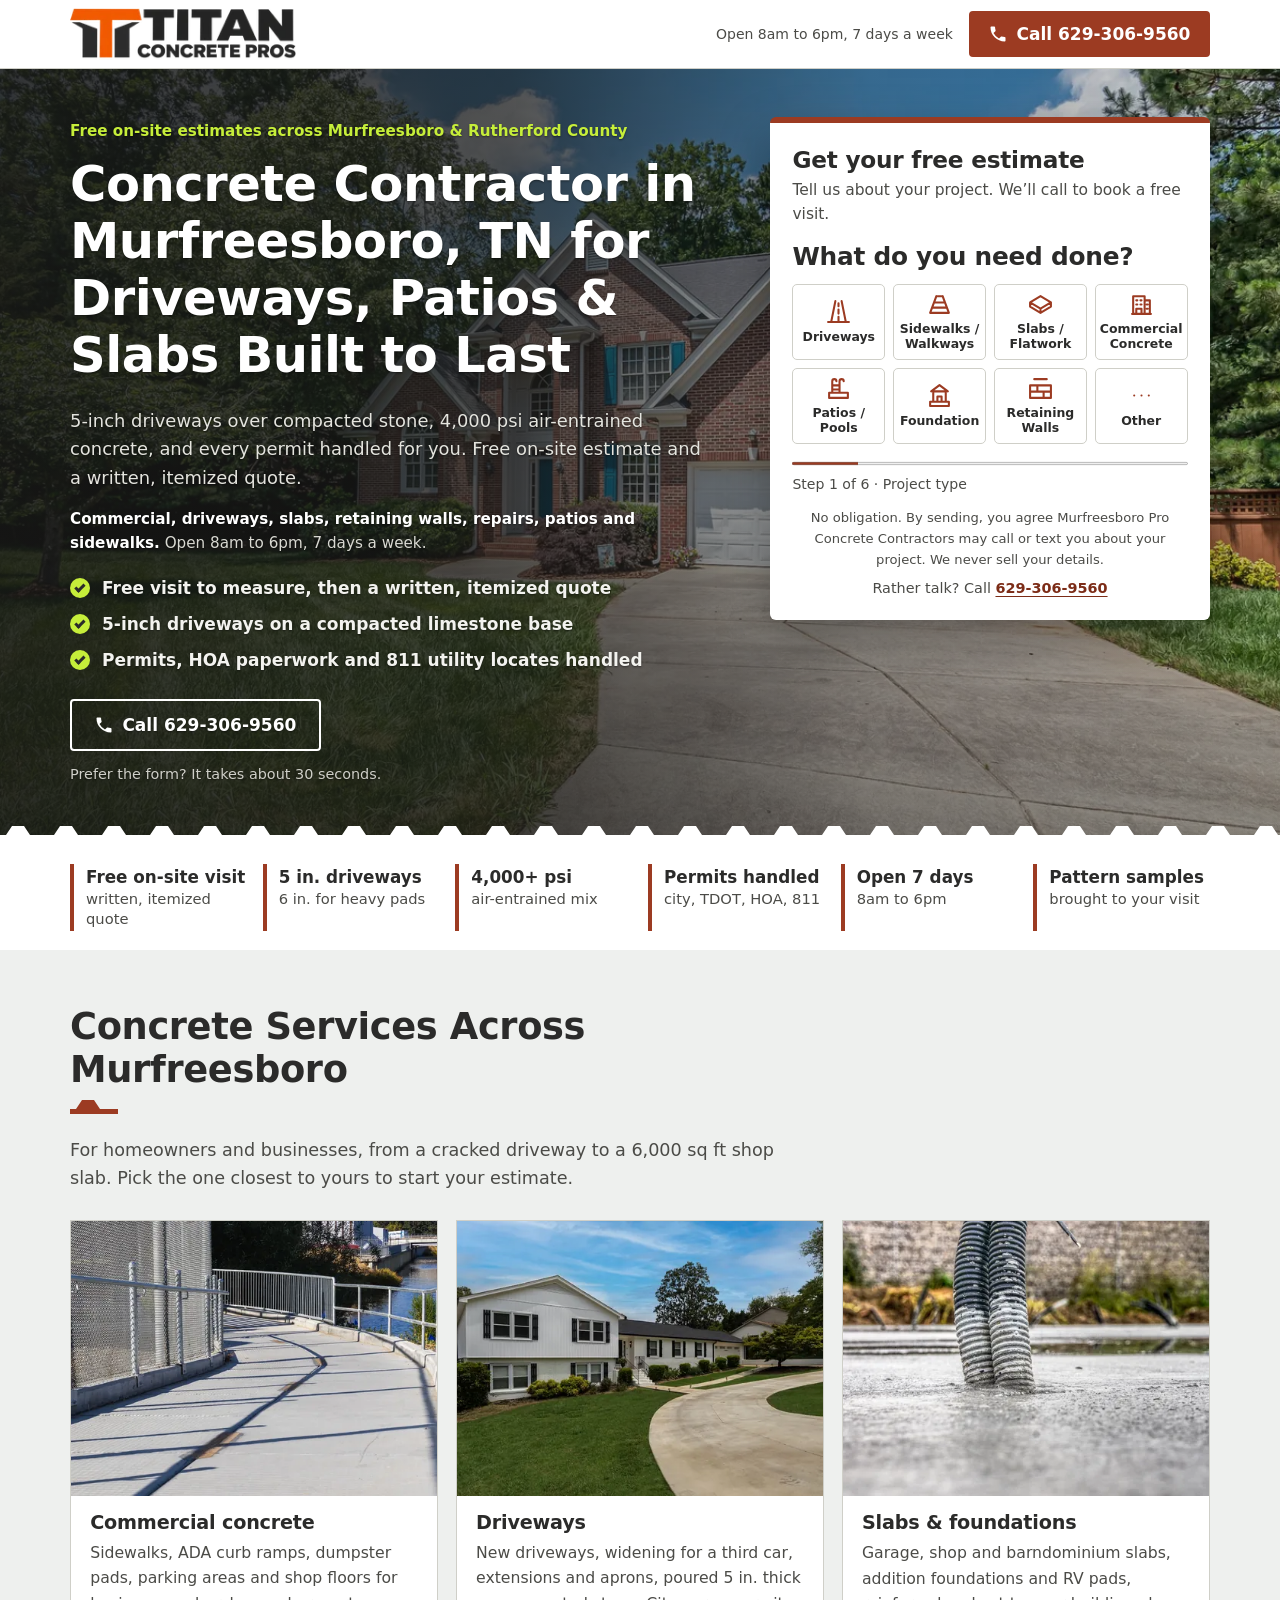
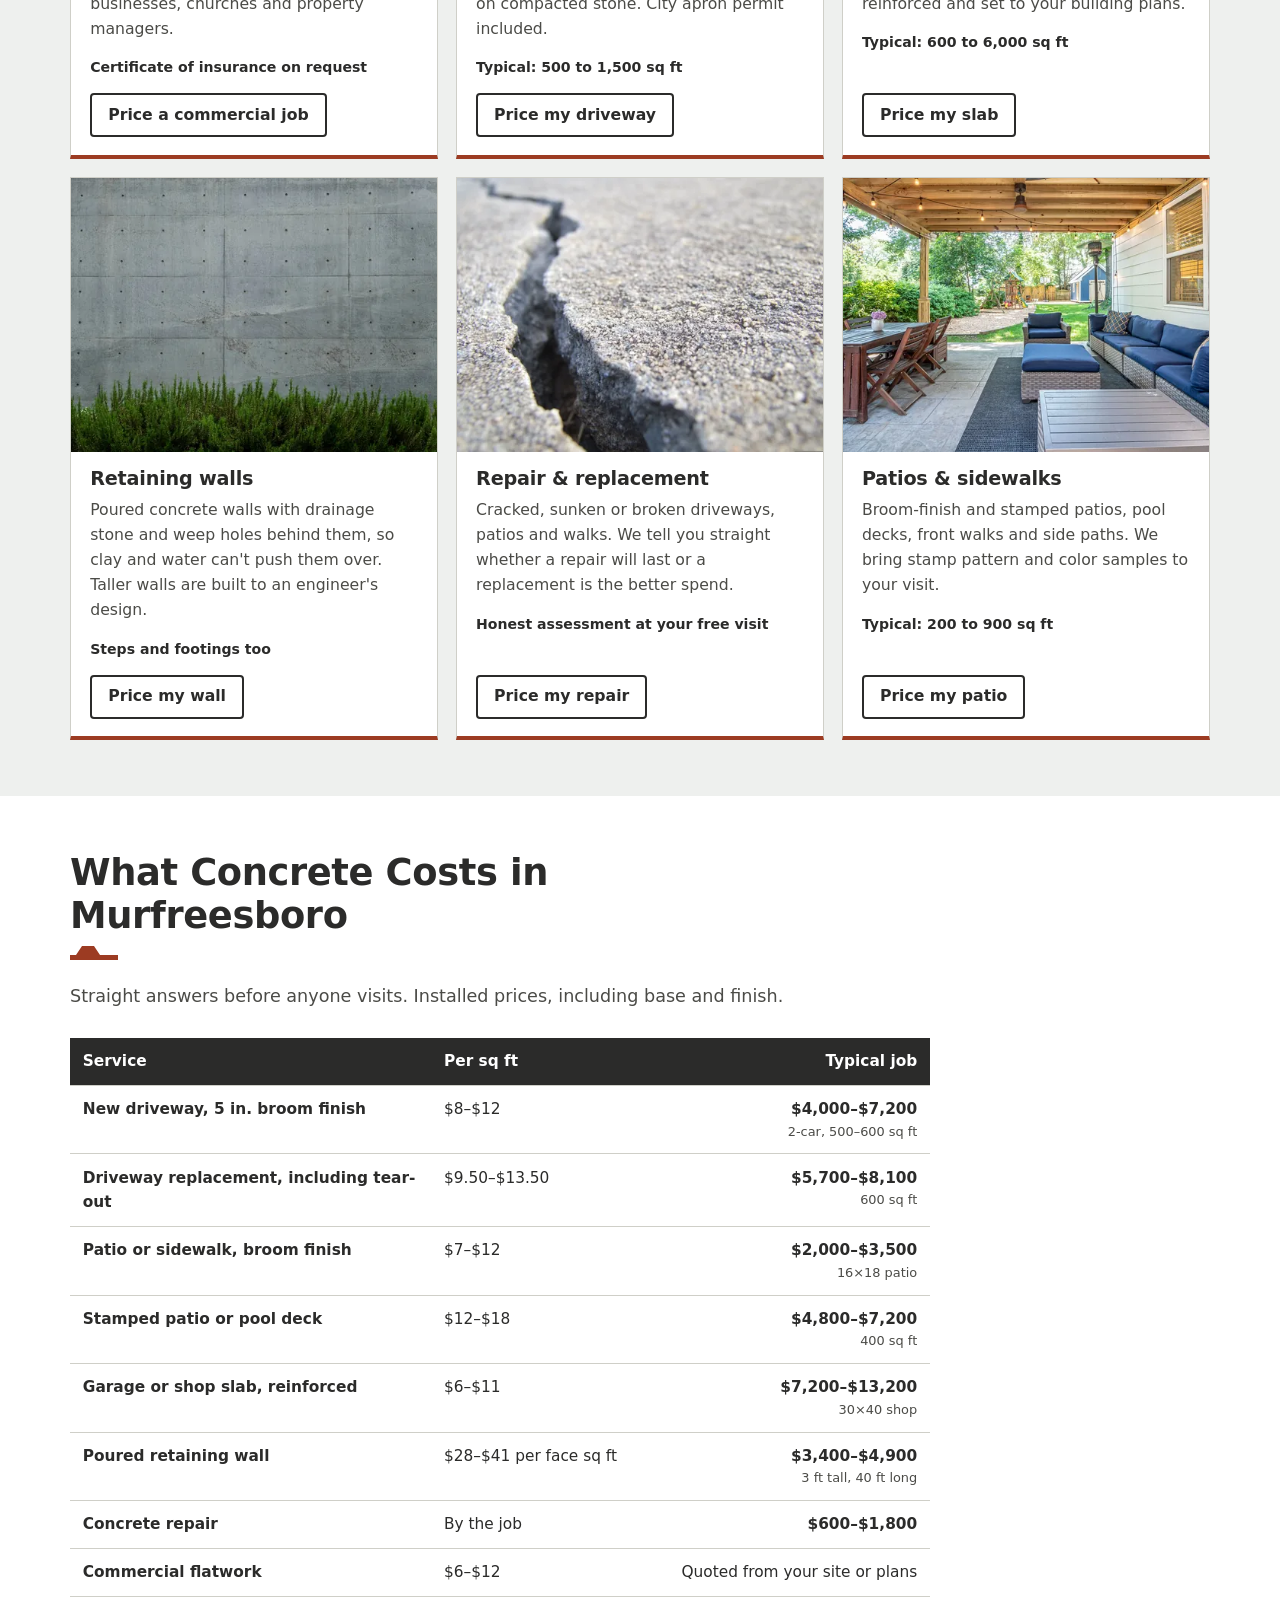
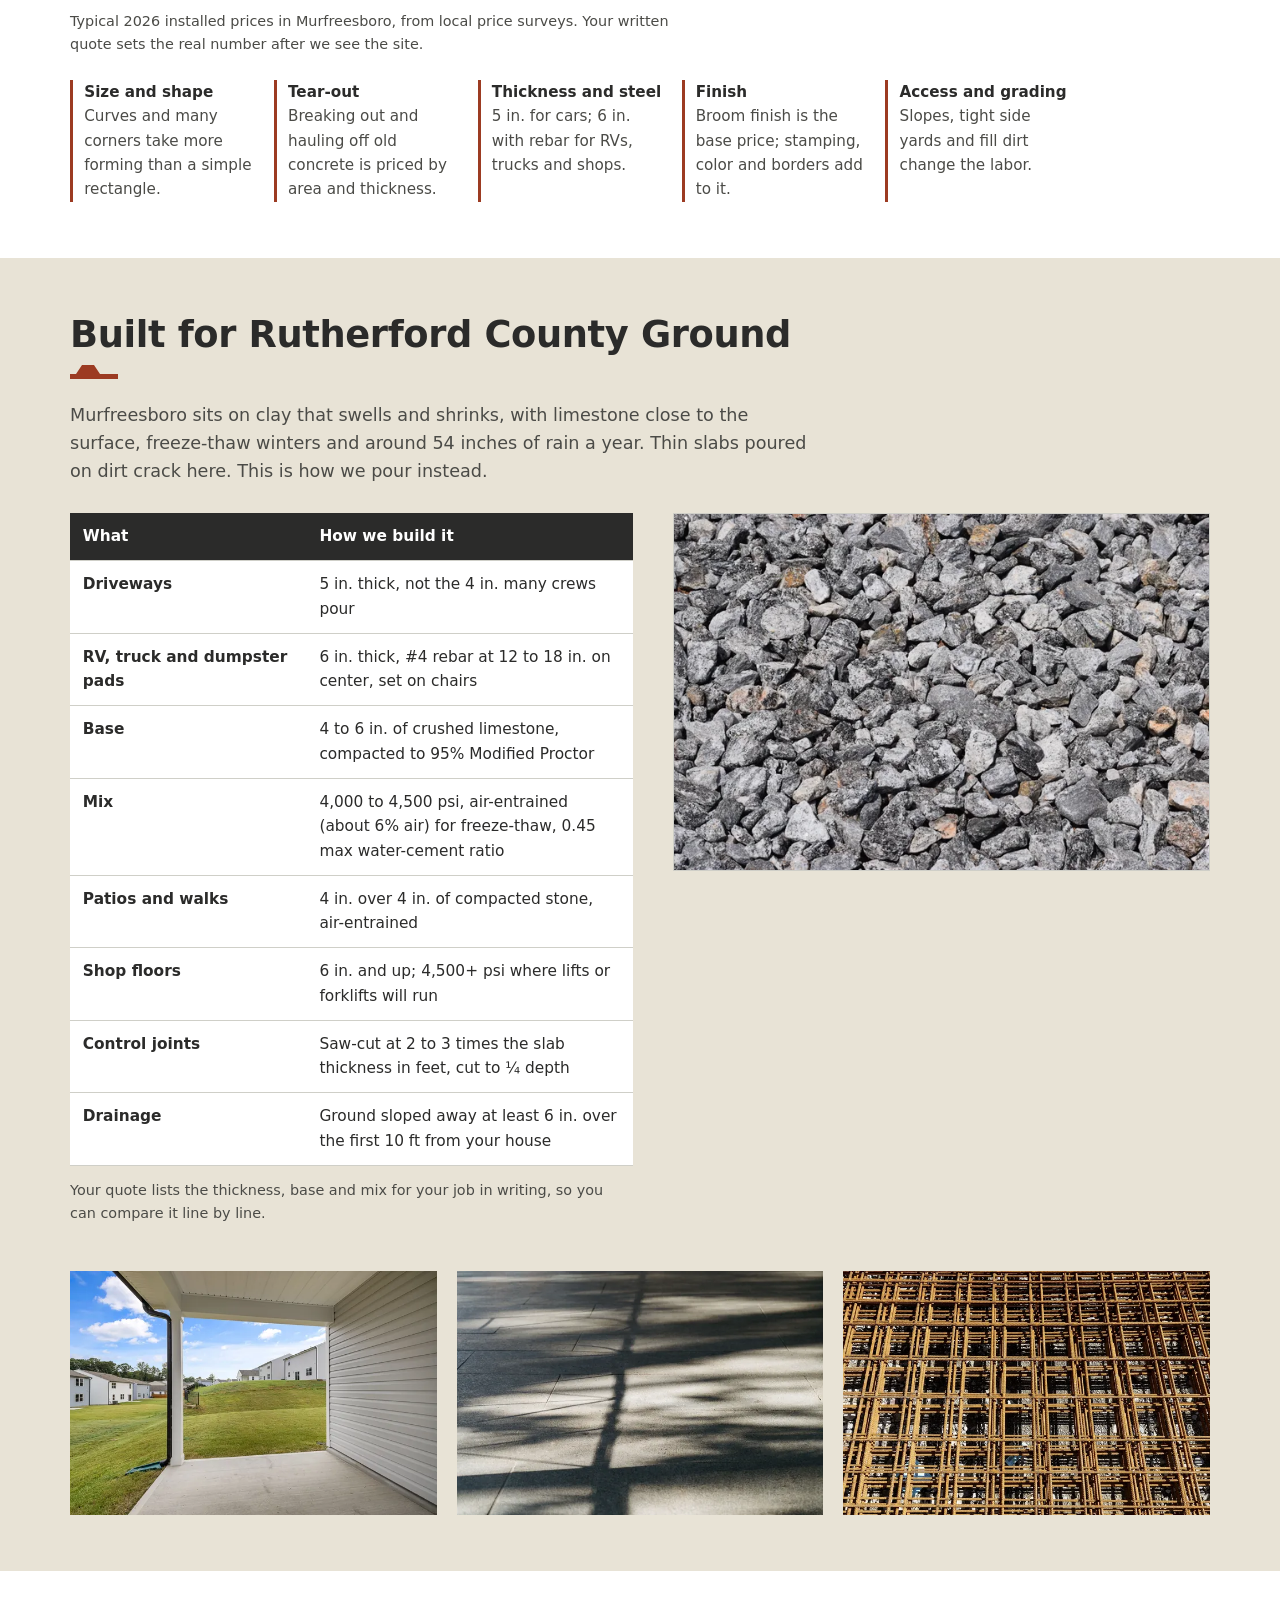
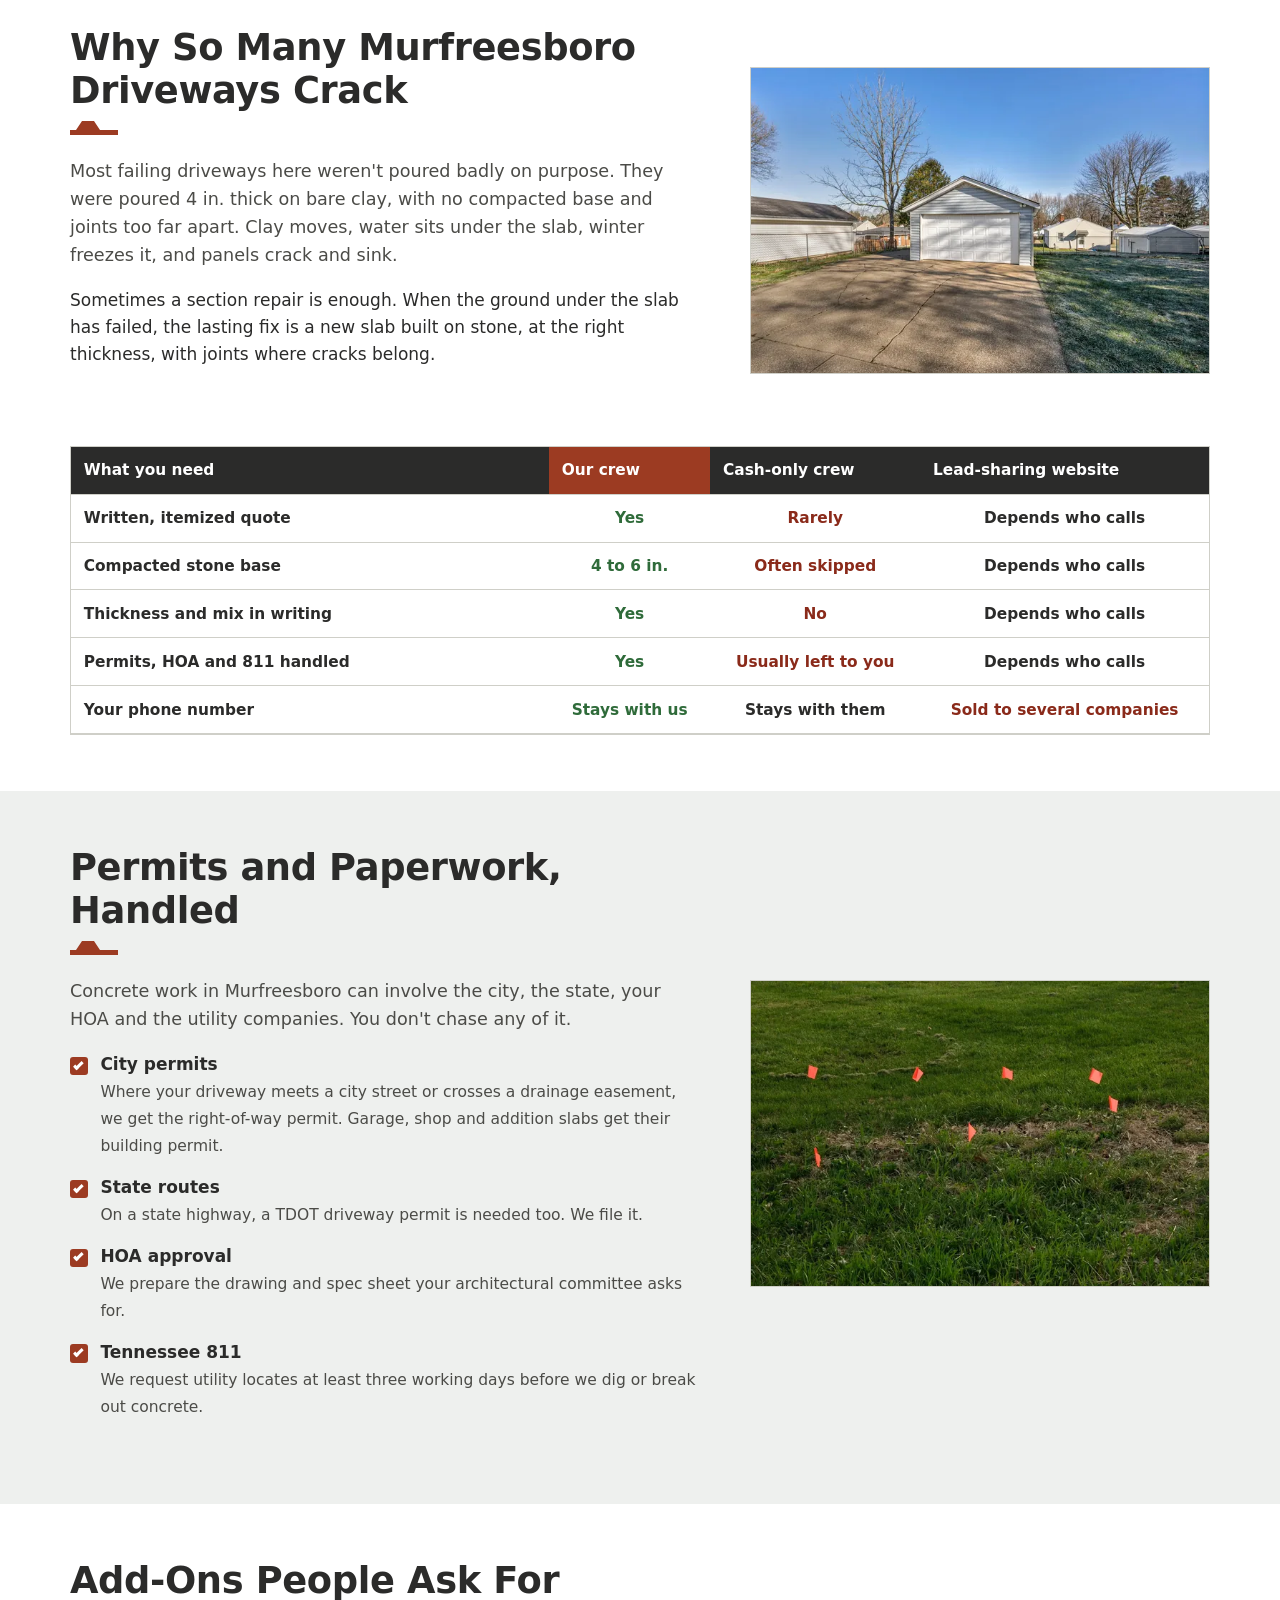
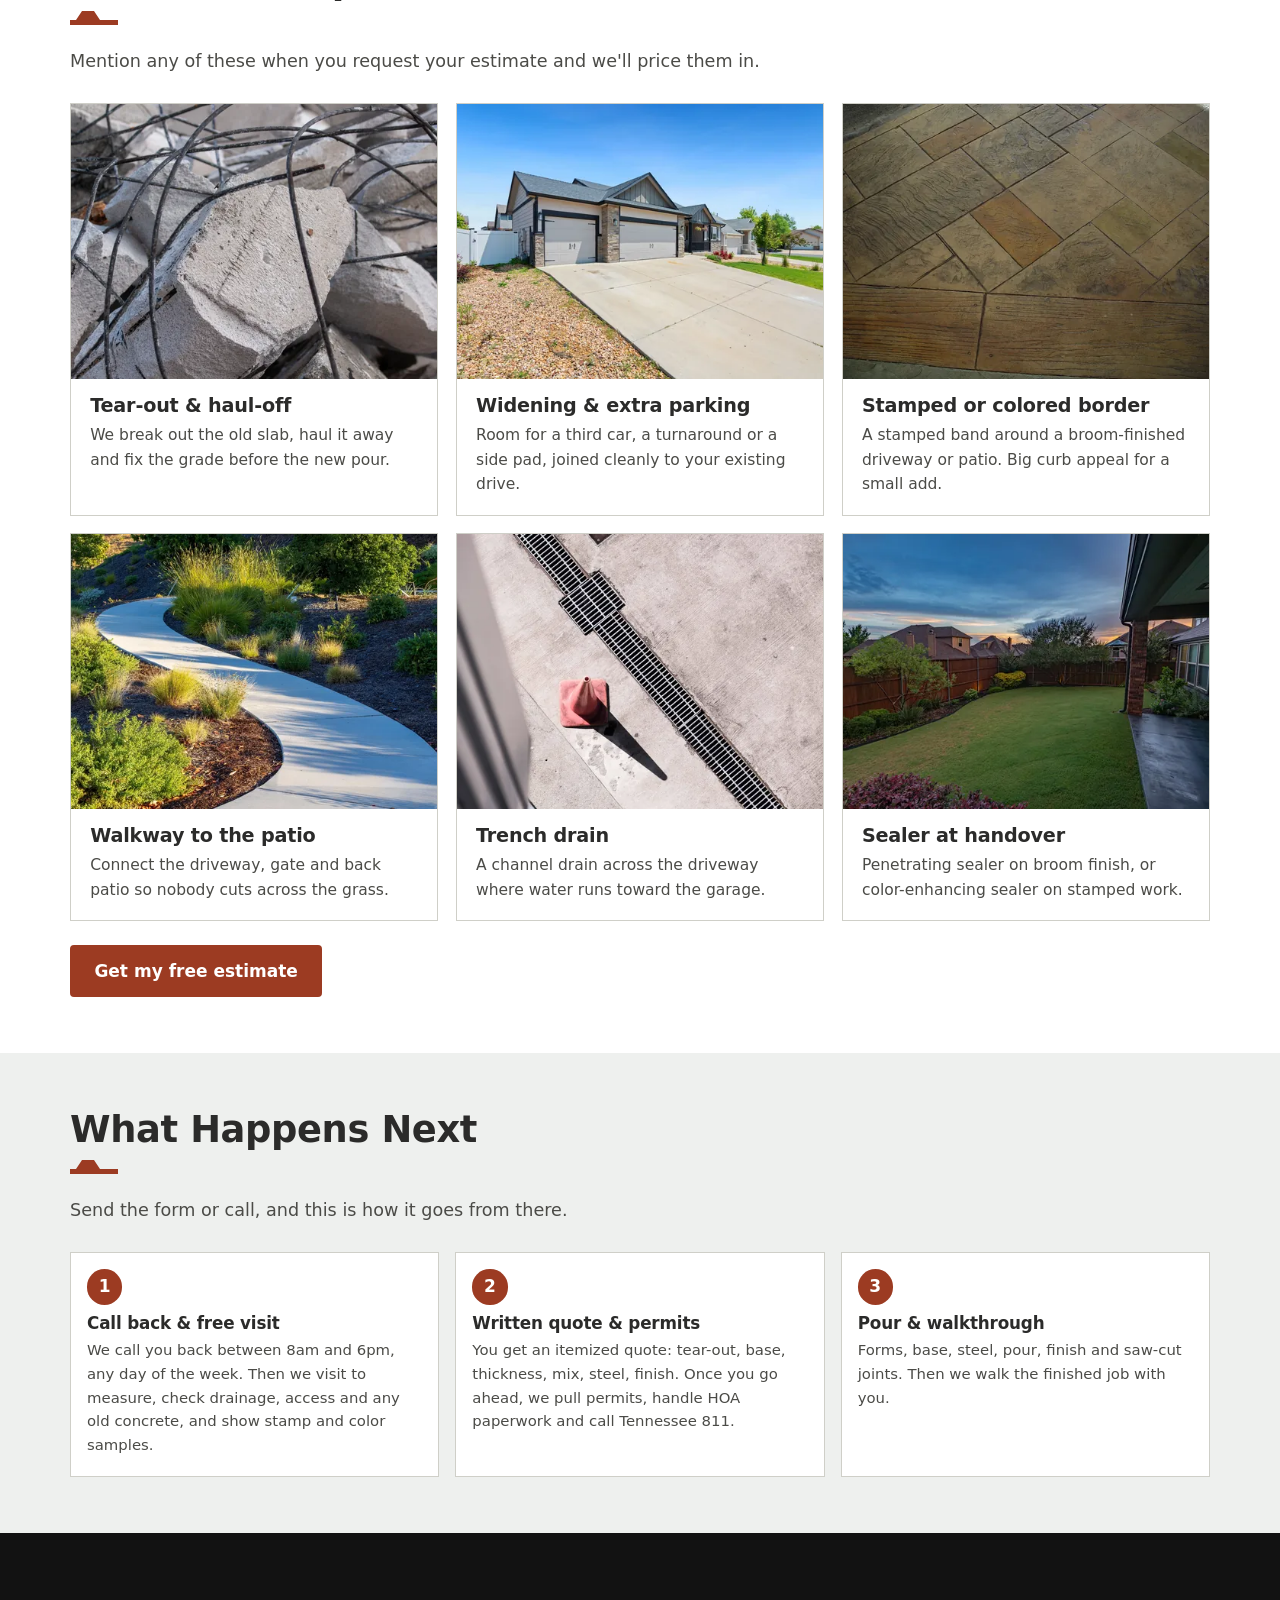
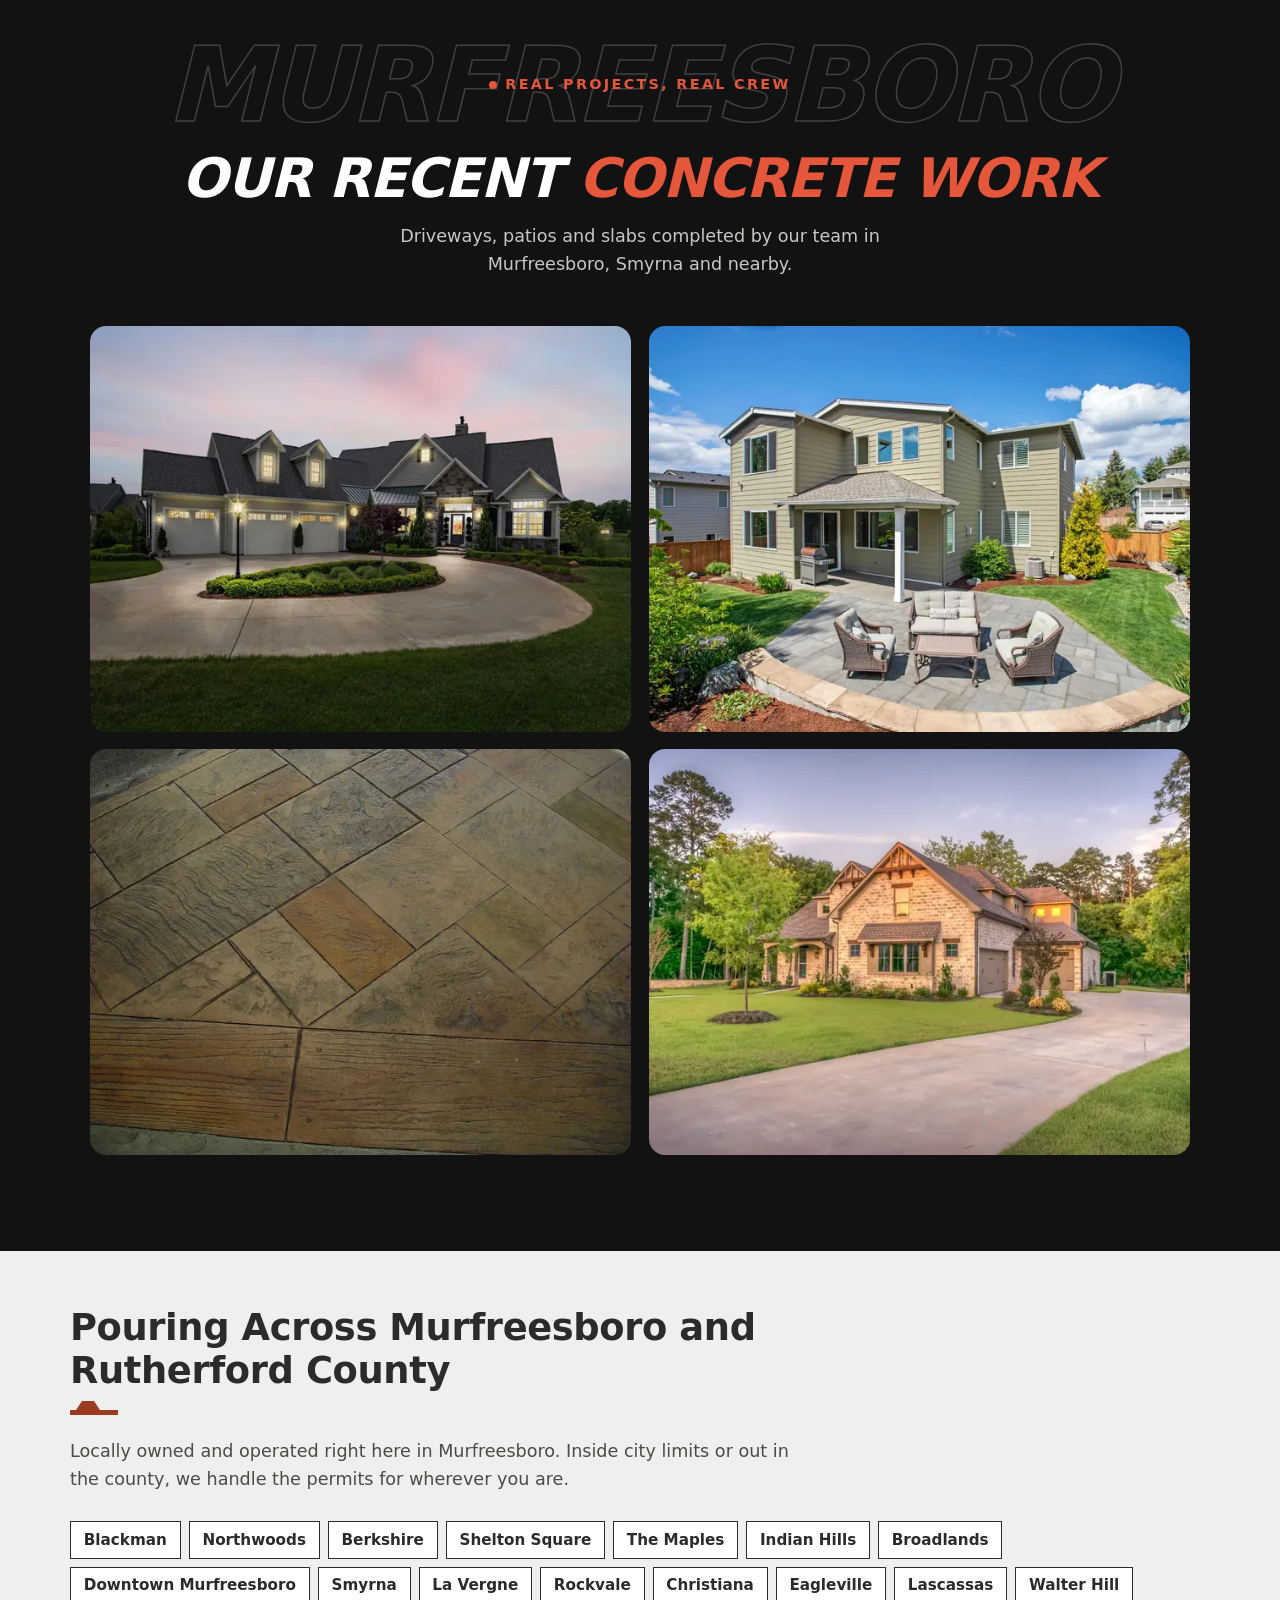
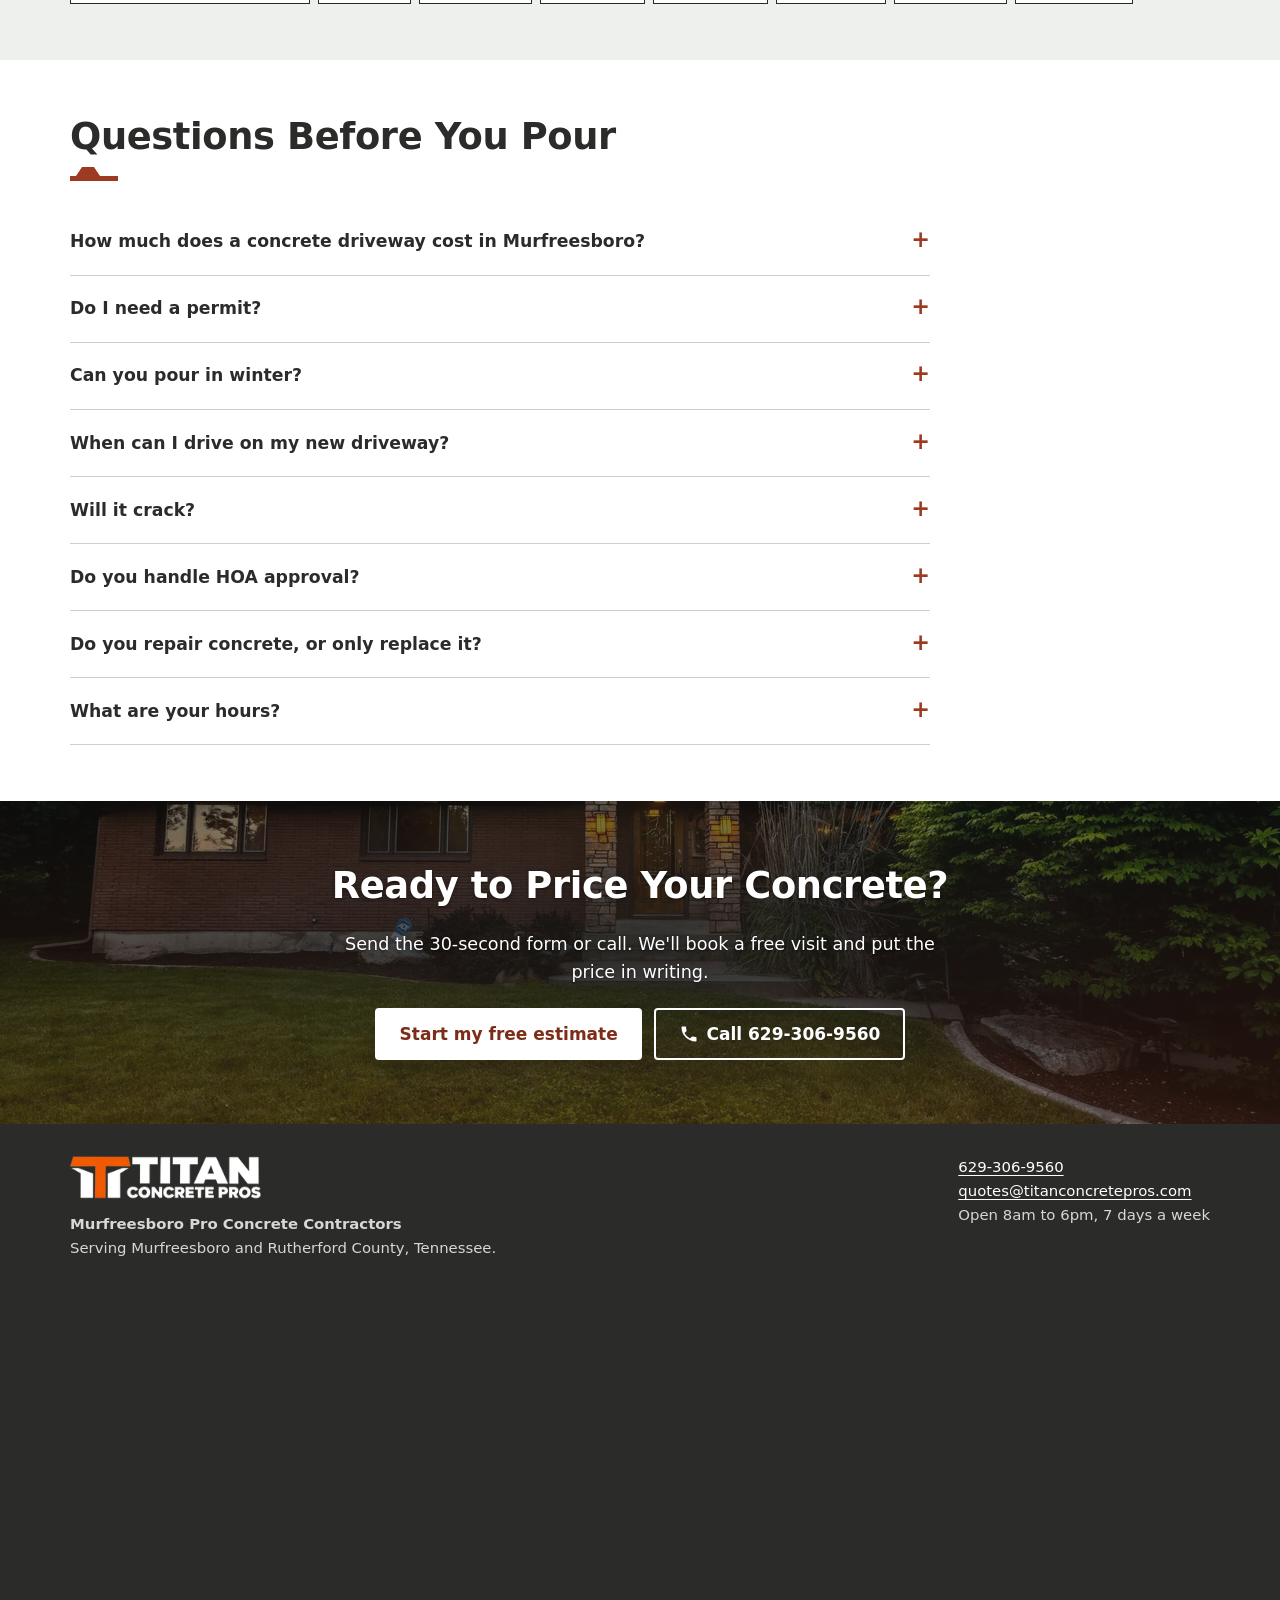
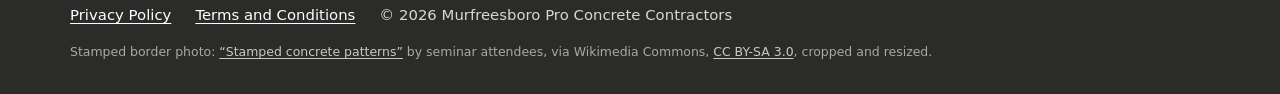
==== commit 57014a73: "Sticky header on all devices; "Call XXX-XXX-XXXX" on every call button - Baltimore/Carmel: header st" ====
--- a/murfreesboro-concrete-contractor-new-project-request/index.html
+++ b/murfreesboro-concrete-contractor-new-project-request/index.html
@@ -2,26 +2,24 @@
 <html lang="en">
 <head>
 <meta charset="utf-8">
-<script>
-    /* Tracking: Google Tag Manager, Microsoft Clarity load on the visitor's first scroll, tap or key press,
-       or 7 seconds after the page loads, so they don't slow down the page. Calls made before then are queued. */
-    (function (w, d) {
-      w.clarity = w.clarity || function () { (w.clarity.q = w.clarity.q || []).push(arguments); };
-      w.dataLayer = w.dataLayer || []; w.dataLayer.push({ "gtm.start": new Date().getTime(), event: "gtm.js" });
-      var started = false, events = ["scroll", "pointerdown", "touchstart", "keydown"];
-      function start() {
-        if (started) return; started = true;
-        events.forEach(function (e) { w.removeEventListener(e, start); });
-        var c = d.createElement("script"); c.async = true;
-        c.src = "https://www.clarity.ms/tag/zi6rxvknij"; d.head.appendChild(c);
-        var t = d.createElement("script"); t.async = true;
-        t.src = "https://www.googletagmanager.com/gtm.js?id=GTM-K8CW8HHN"; d.head.appendChild(t);
-      }
-      events.forEach(function (e) { w.addEventListener(e, start, { passive: true }); });
-      w.addEventListener("load", function () { setTimeout(start, 7000); });
-    })(window, document);
-  </script>
 <meta name="viewport" content="width=device-width, initial-scale=1">
+<!-- Main photo first, so it isn't held up by the tracking scripts below -->
+<link rel="preload" as="image" imagesrcset="/murfreesboro-concrete-contractor-new-project-request/images/lp-hero-core-768.webp 768w, /murfreesboro-concrete-contractor-new-project-request/images/lp-hero-core-1280.webp 1280w, /murfreesboro-concrete-contractor-new-project-request/images/lp-hero-core-1920.webp 1920w" imagesizes="100vw" fetchpriority="high">
+<!-- Google Tag Manager -->
+<script>(function(w,d,s,l,i){w[l]=w[l]||[];w[l].push({'gtm.start':
+new Date().getTime(),event:'gtm.js'});var f=d.getElementsByTagName(s)[0],
+j=d.createElement(s),dl=l!='dataLayer'?'&l='+l:'';j.async=true;j.src=
+'https://www.googletagmanager.com/gtm.js?id='+i+dl;f.parentNode.insertBefore(j,f);
+})(window,document,'script','dataLayer','GTM-K8CW8HHN');</script>
+<!-- End Google Tag Manager -->
+<!-- Microsoft Clarity -->
+<script type="text/javascript">
+    (function(c,l,a,r,i,t,y){
+        c[a]=c[a]||function(){(c[a].q=c[a].q||[]).push(arguments)};
+        t=l.createElement(r);t.async=1;t.src="https://www.clarity.ms/tag/"+i;
+        y=l.getElementsByTagName(r)[0];y.parentNode.insertBefore(t,y);
+    })(window, document, "clarity", "script", "zi6rxvknij");
+</script>
 <title>Concrete Contractor in Murfreesboro, TN | Driveways, Patios &amp; Slabs | Free Estimate</title>
 <meta name="description" content="Concrete driveways, stamped patios, shop and barndominium slabs, RV pads and commercial flatwork across Murfreesboro and Rutherford County. 5 in. driveways over compacted stone, permits handled, free on-site estimate.">
 <meta name="robots" content="noindex, follow">
@@ -265,6 +263,8 @@
 .bar svg{width:20px;height:20px}
 .bar.hide{transform:translateY(110%)}
 @media (min-width:1000px){.bar{display:none}}
+@media (max-width:420px){.bar a{font-size:.92rem;gap:.3rem;padding-inline:.3rem}.bar svg{width:16px;height:16px}}
+@media (max-width:360px){.bar a{font-size:.82rem}}
 /* ---- additions for the Murfreesboro concrete page ---- */
 .todo{background:#FFE36E;color:#3A2E00;padding:0 .25em;border-radius:2px;font-weight:700;text-shadow:none}
 .logo{display:flex;align-items:center;gap:.6rem;text-decoration:none;color:var(--ink);line-height:1.05}
@@ -393,7 +393,7 @@
     <a class="logo" href="#top" aria-label="Titan Concrete Pros, back to top"><img src="/murfreesboro-concrete-contractor-new-project-request/images/logo-titan-56.webp" srcset="/murfreesboro-concrete-contractor-new-project-request/images/logo-titan-112.webp 2x" width="243" height="56" alt="Titan Concrete Pros"></a>
     <div class="hdr-r">
       <div class="hdr-hours">Open 8am to 6pm, 7 days a week</div>
-      <a class="btn btn-o js-tel" href="tel:+16293069560"><svg viewBox="0 0 24 24" aria-hidden="true"><path fill="currentColor" d="M6.6 10.8a15.1 15.1 0 0 0 6.6 6.6l2.2-2.2c.3-.3.7-.4 1-.2 1.1.4 2.3.6 3.6.6.6 0 1 .4 1 1V20c0 .6-.4 1-1 1A17 17 0 0 1 3 4c0-.6.4-1 1-1h3.5c.6 0 1 .4 1 1 0 1.3.2 2.5.6 3.6.1.3 0 .7-.2 1z"/></svg> 629-306-9560</a>
+      <a class="btn btn-o js-tel" href="tel:+16293069560"><svg viewBox="0 0 24 24" aria-hidden="true"><path fill="currentColor" d="M6.6 10.8a15.1 15.1 0 0 0 6.6 6.6l2.2-2.2c.3-.3.7-.4 1-.2 1.1.4 2.3.6 3.6.6.6 0 1 .4 1 1V20c0 .6-.4 1-1 1A17 17 0 0 1 3 4c0-.6.4-1 1-1h3.5c.6 0 1 .4 1 1 0 1.3.2 2.5.6 3.6.1.3 0 .7-.2 1z"/></svg> Call 629-306-9560</a>
     </div>
   </div>
 </header>
@@ -778,7 +778,7 @@
 </footer>
 
 <nav class="bar" aria-label="Quick contact">
-  <a class="js-tel" href="tel:+16293069560"><svg viewBox="0 0 24 24" aria-hidden="true"><path fill="currentColor" d="M6.6 10.8a15.1 15.1 0 0 0 6.6 6.6l2.2-2.2c.3-.3.7-.4 1-.2 1.1.4 2.3.6 3.6.6.6 0 1 .4 1 1V20c0 .6-.4 1-1 1A17 17 0 0 1 3 4c0-.6.4-1 1-1h3.5c.6 0 1 .4 1 1 0 1.3.2 2.5.6 3.6.1.3 0 .7-.2 1z"/></svg> Call now</a>
+  <a class="js-tel" href="tel:+16293069560"><svg viewBox="0 0 24 24" aria-hidden="true"><path fill="currentColor" d="M6.6 10.8a15.1 15.1 0 0 0 6.6 6.6l2.2-2.2c.3-.3.7-.4 1-.2 1.1.4 2.3.6 3.6.6.6 0 1 .4 1 1V20c0 .6-.4 1-1 1A17 17 0 0 1 3 4c0-.6.4-1 1-1h3.5c.6 0 1 .4 1 1 0 1.3.2 2.5.6 3.6.1.3 0 .7-.2 1z"/></svg> Call 629-306-9560</a>
   <a class="js-to-form" href="#estimate">Free estimate</a>
 </nav>
 
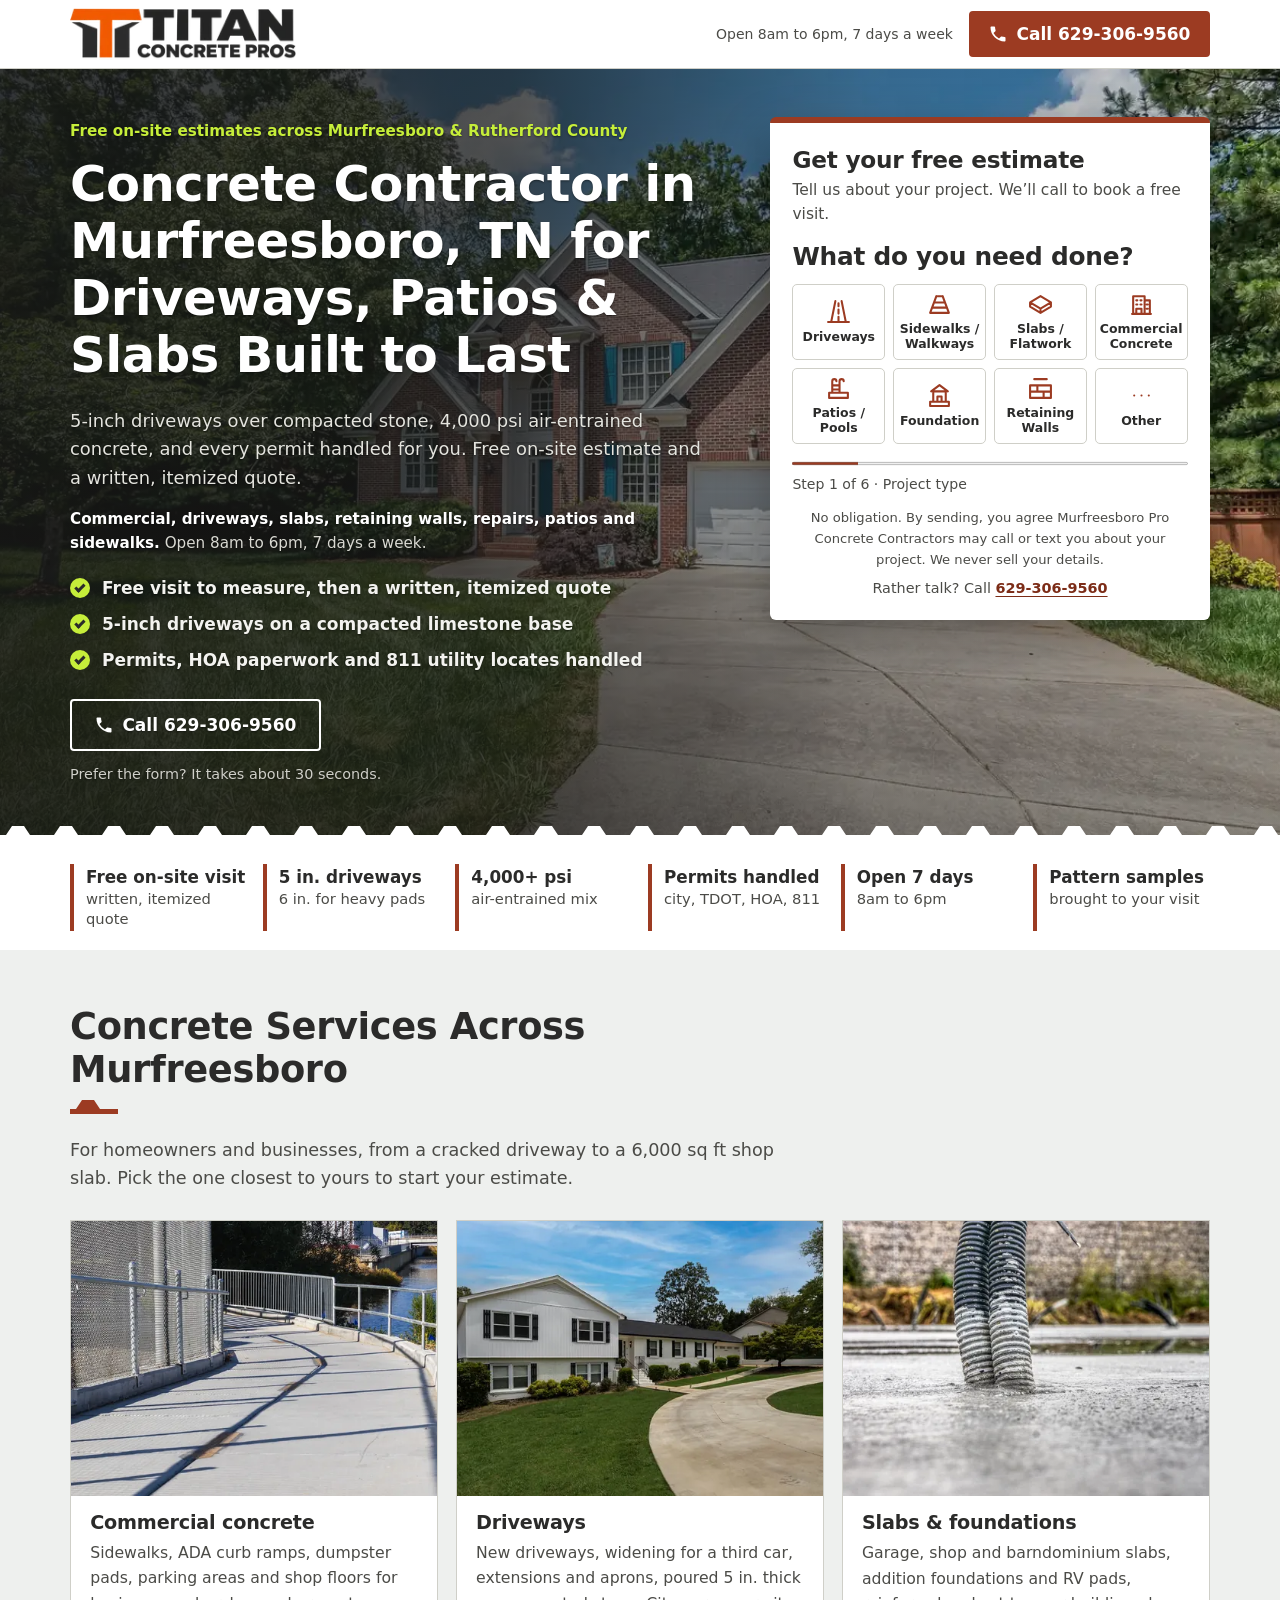
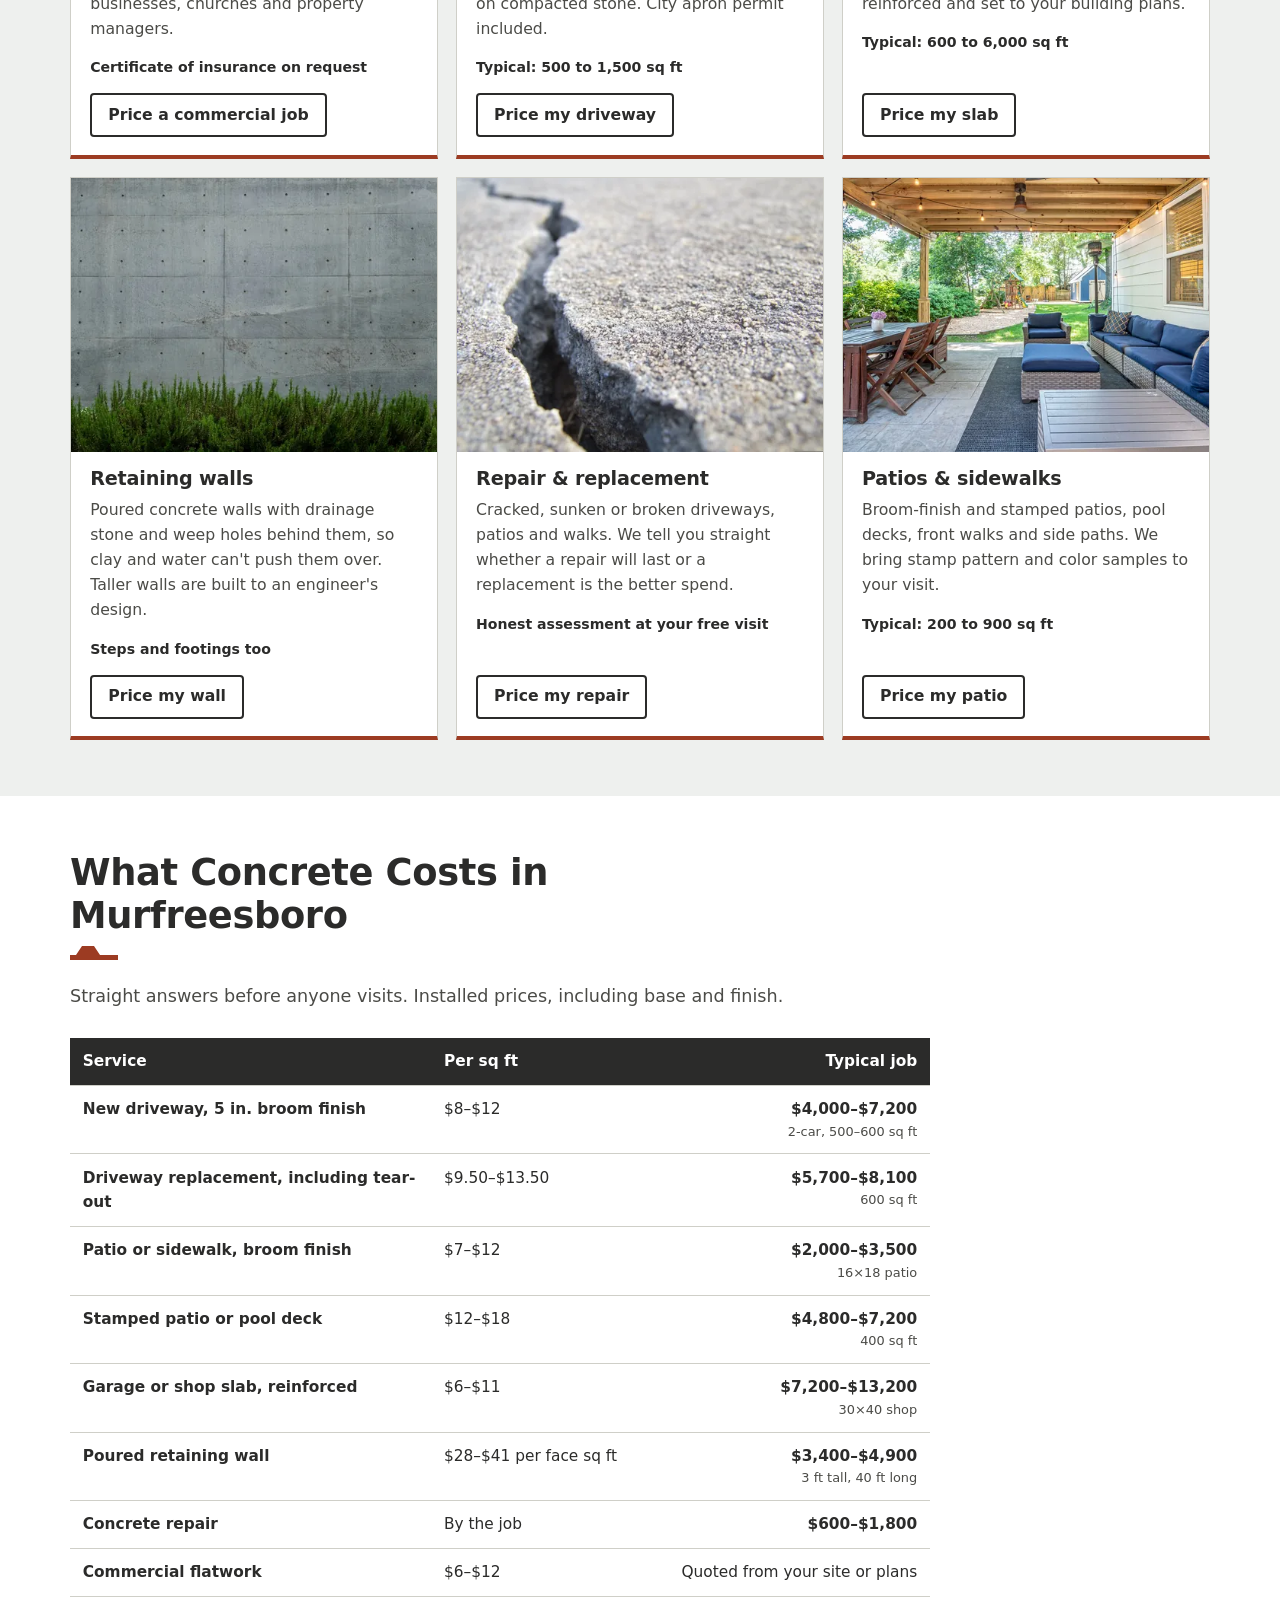
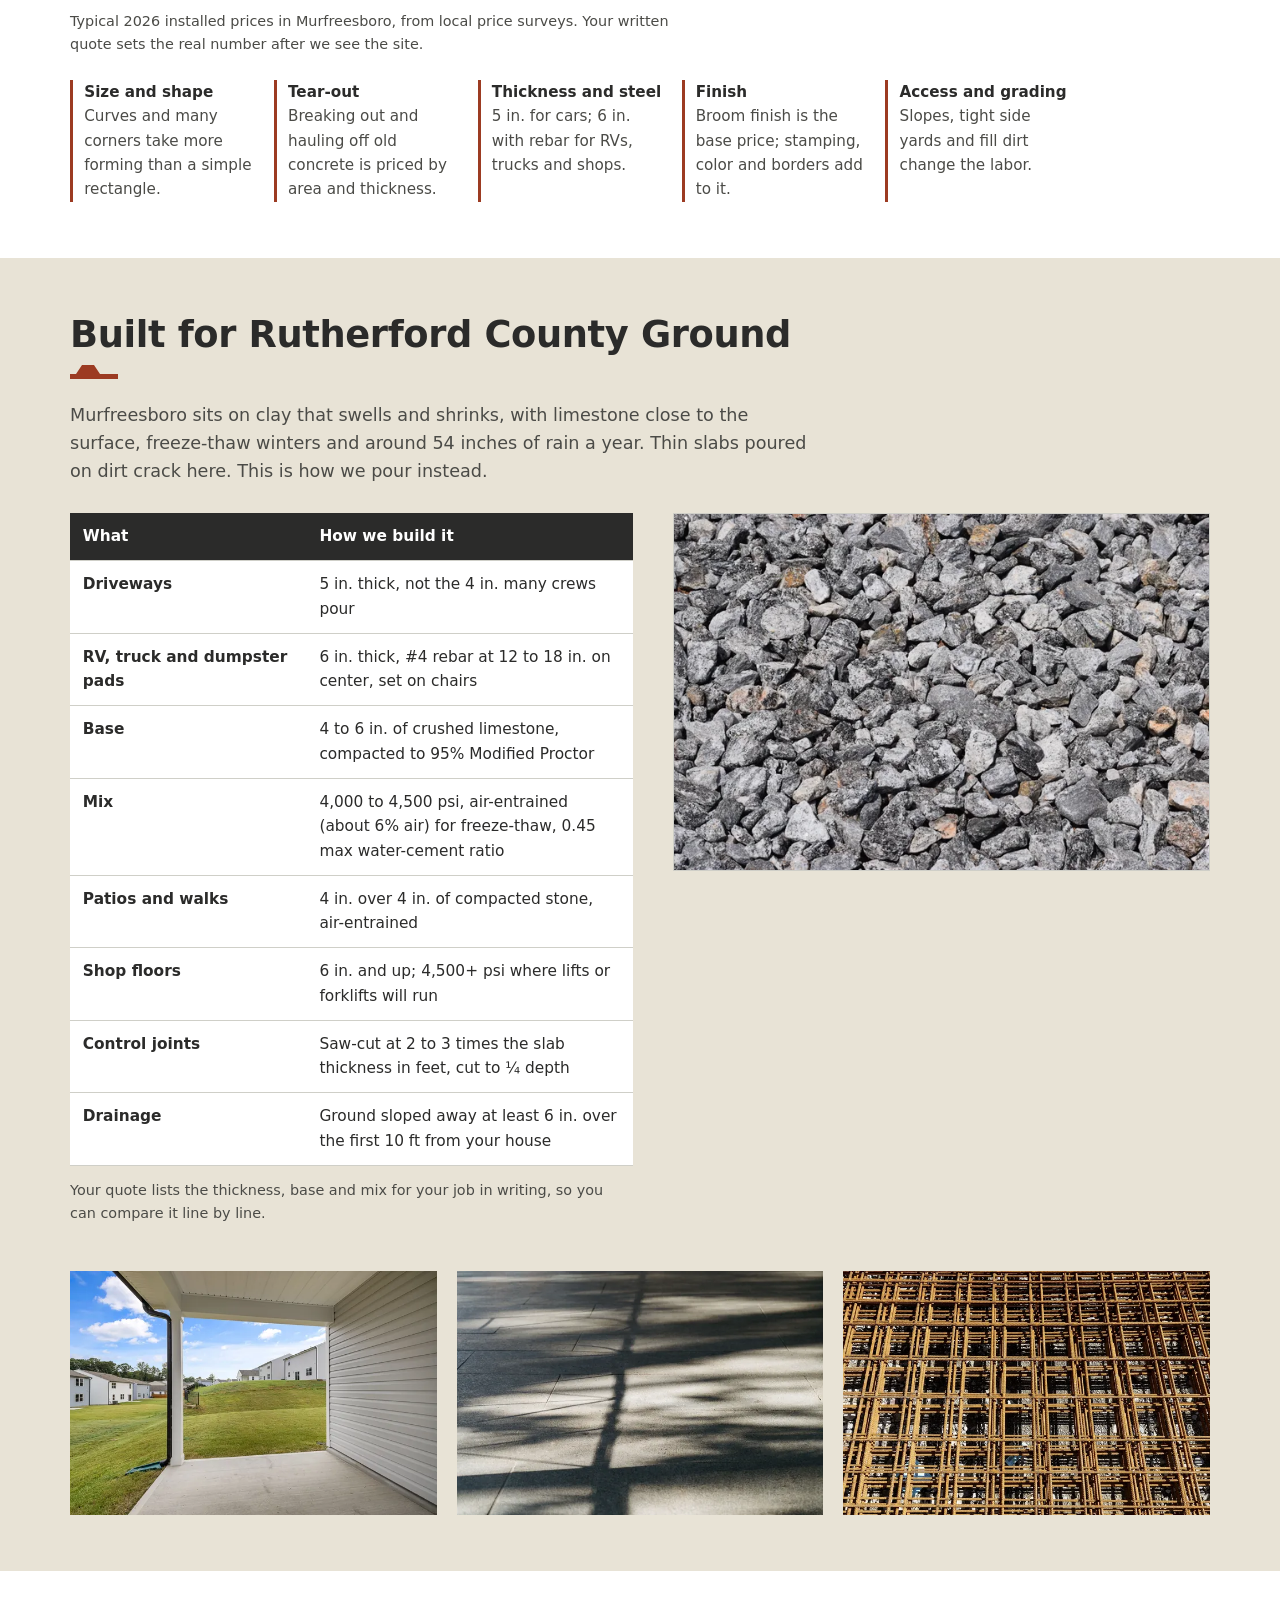
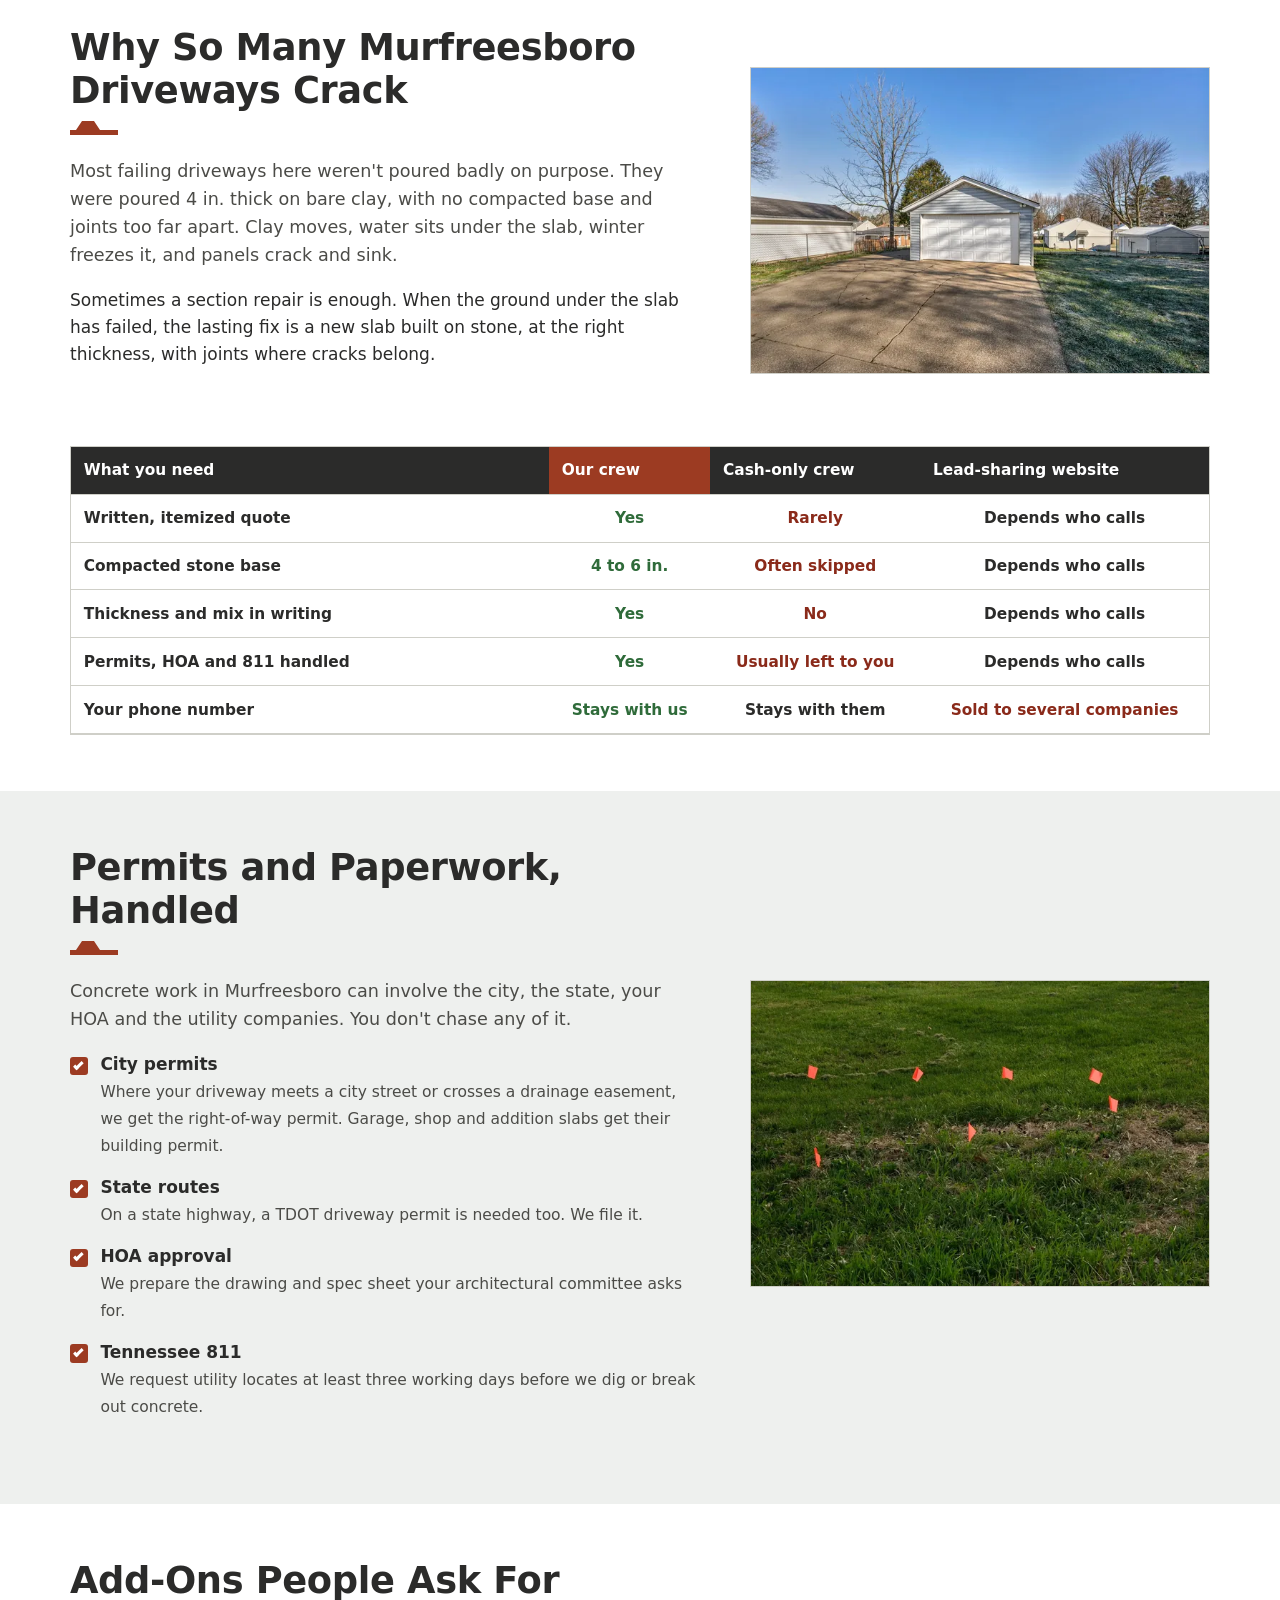
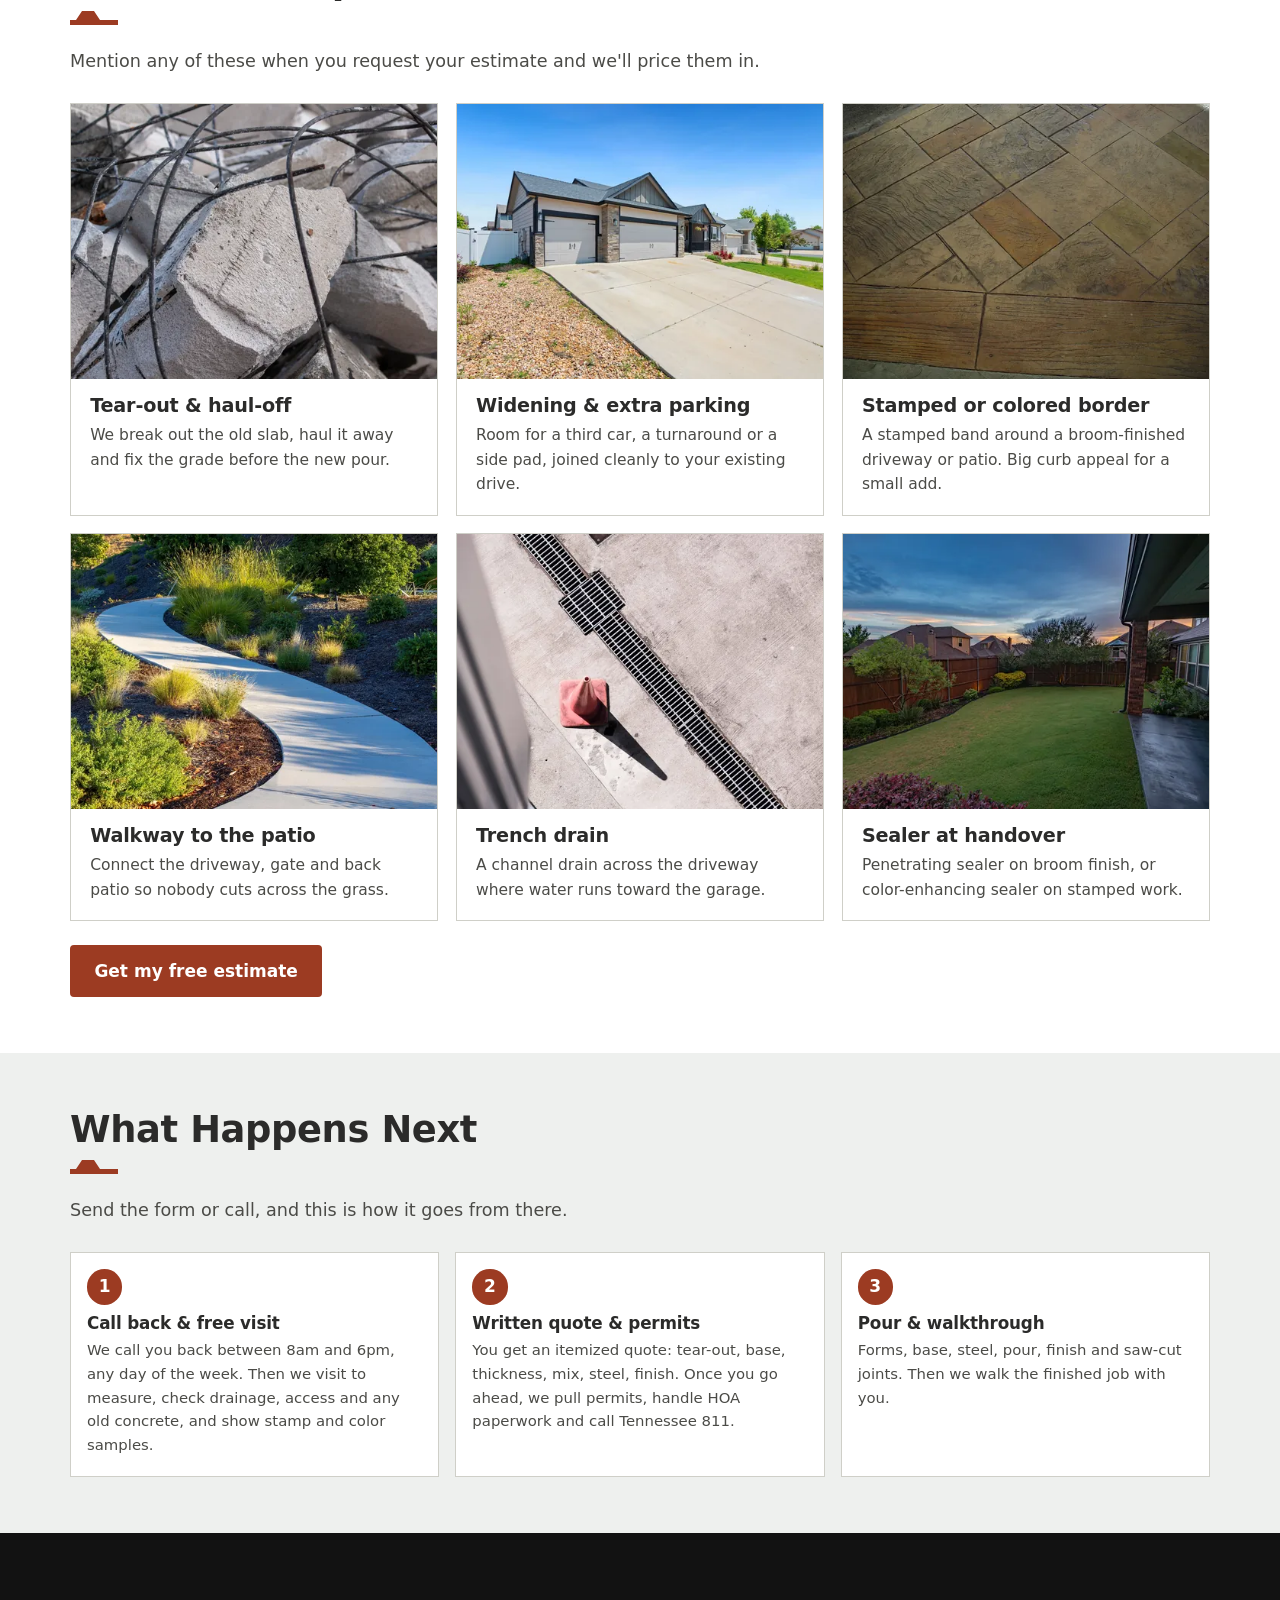
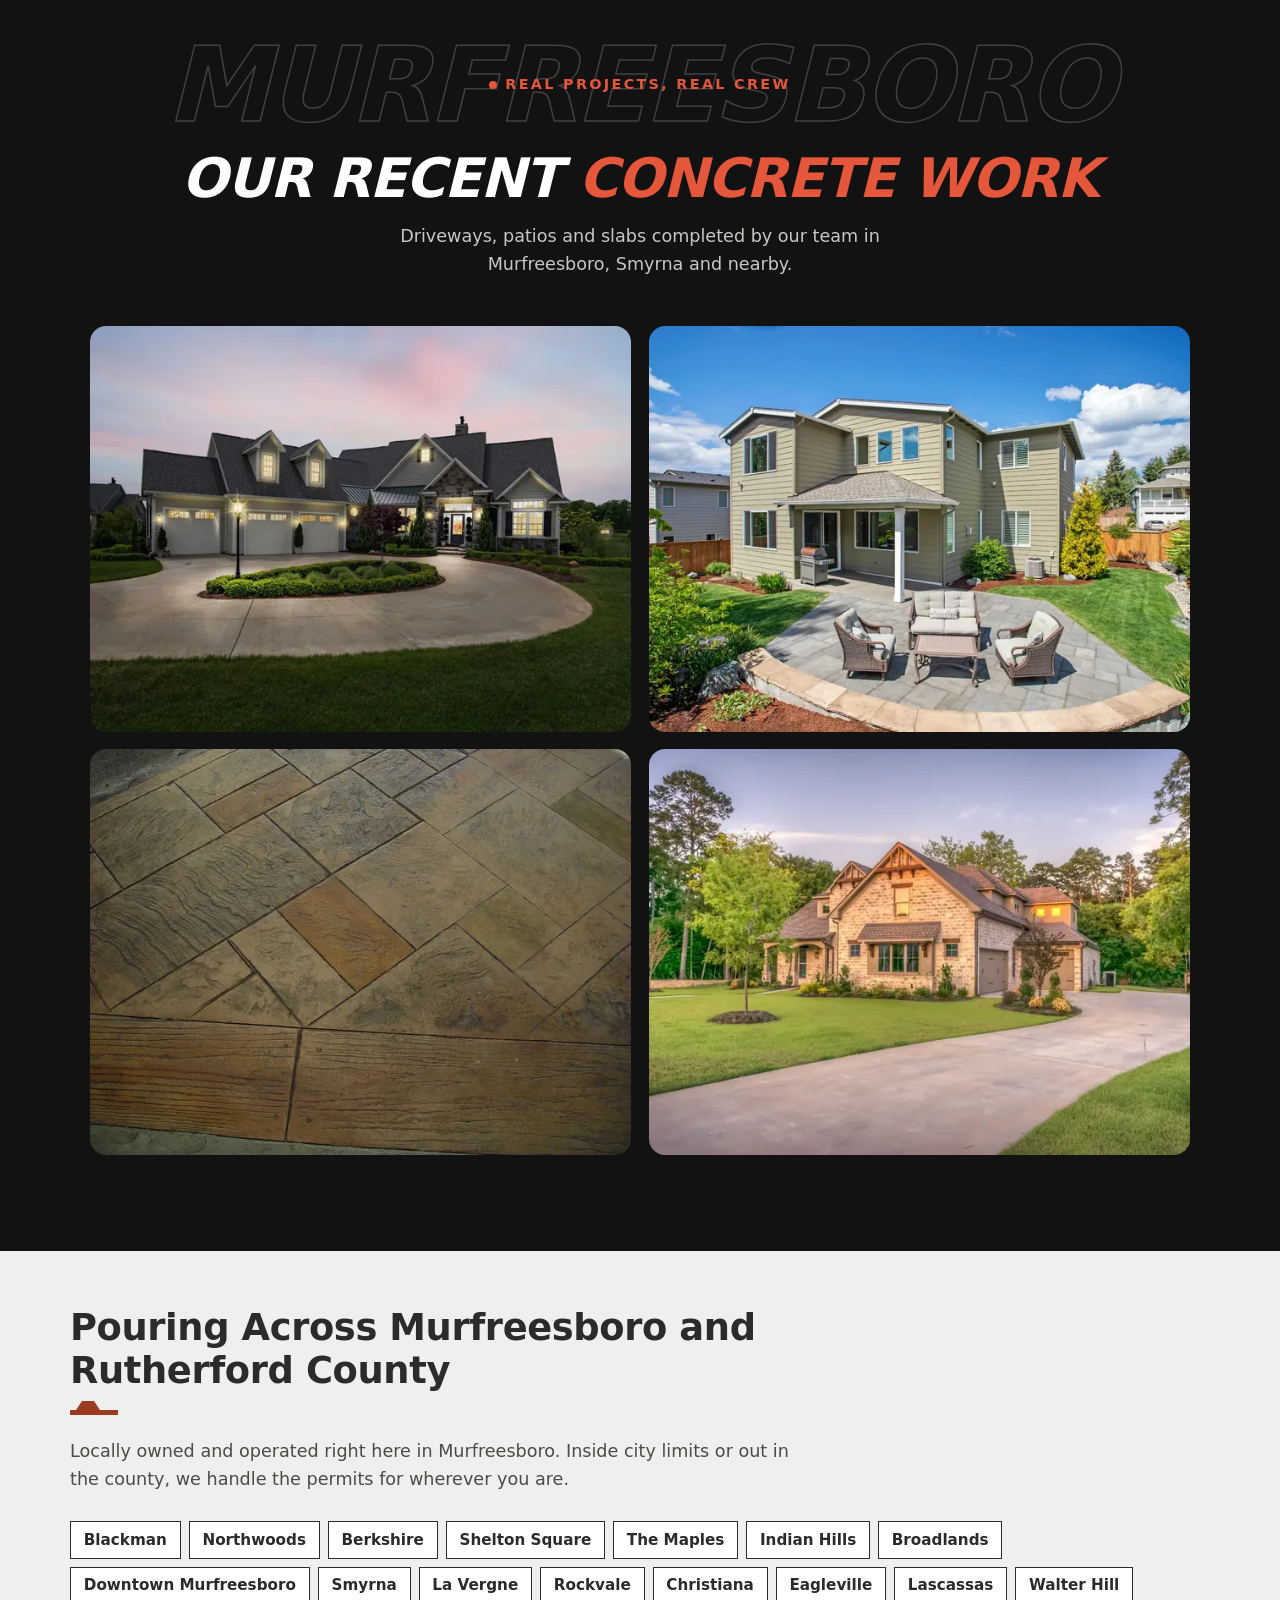
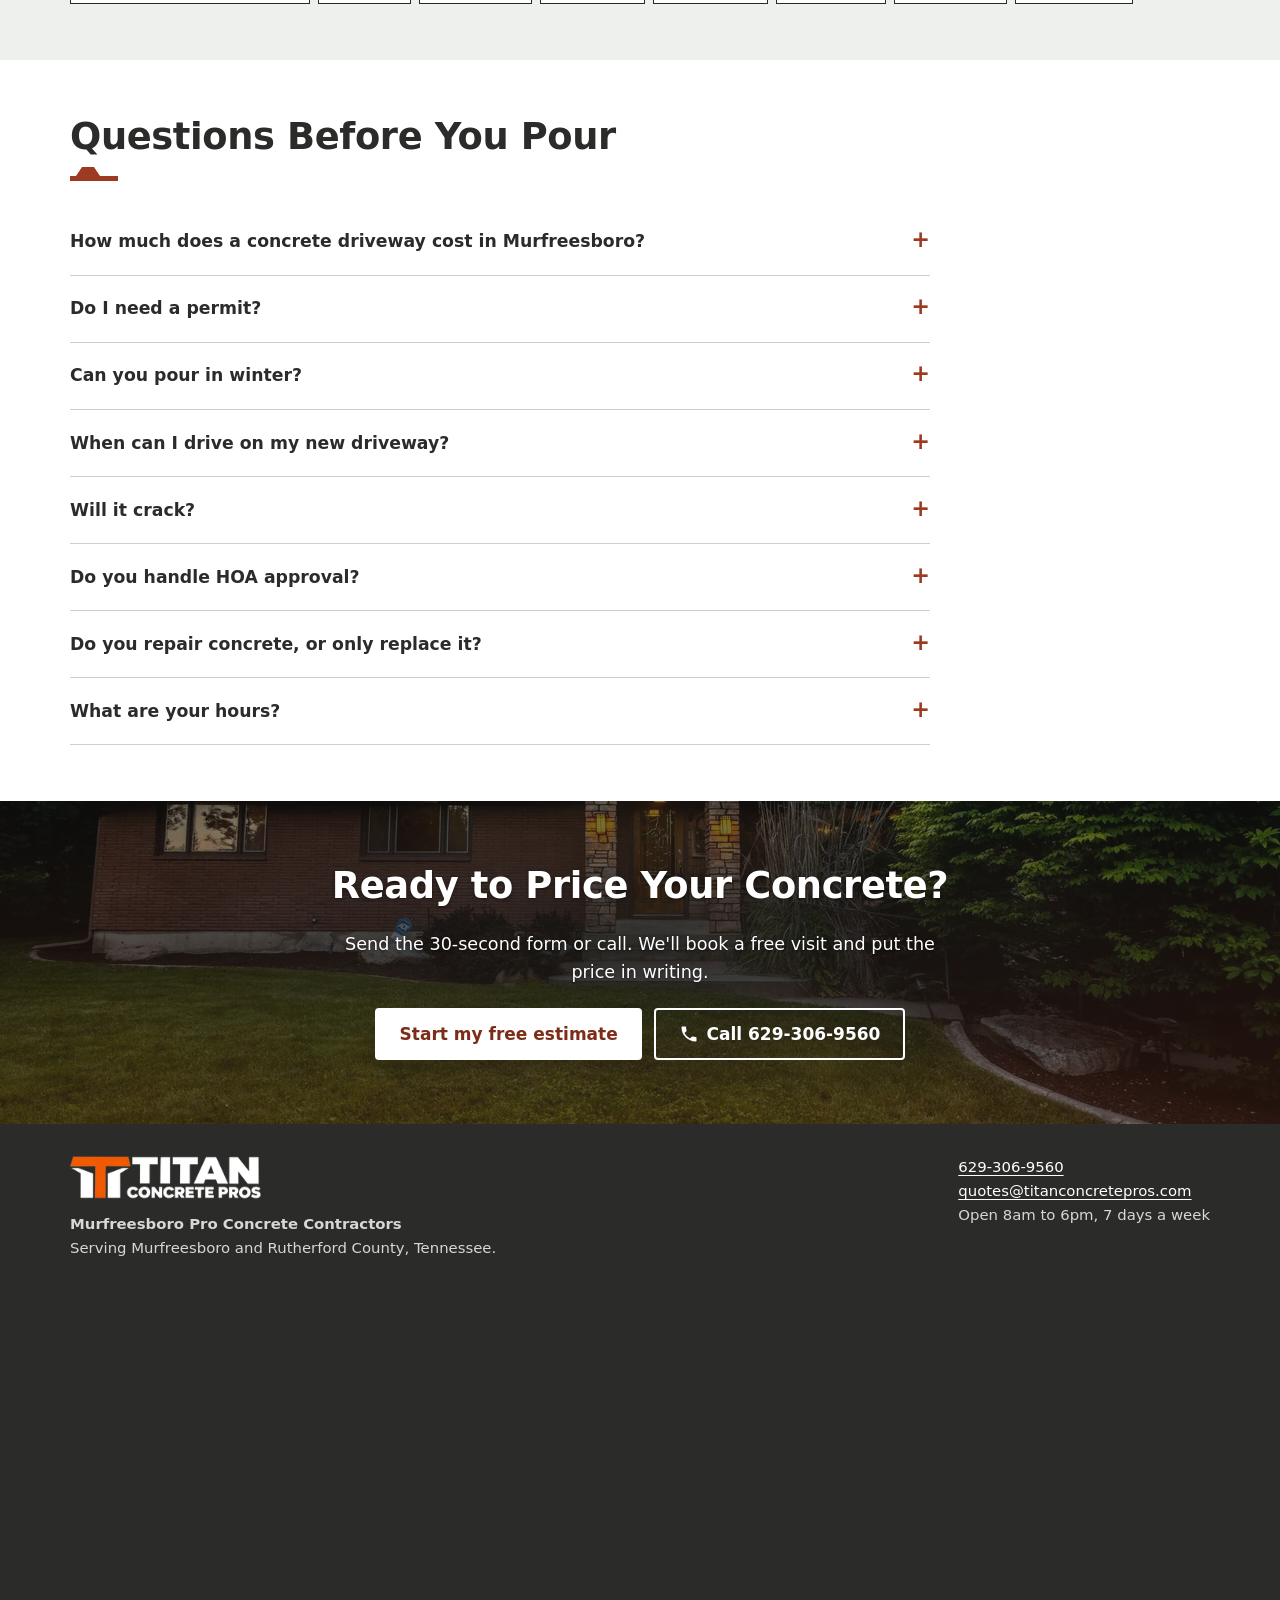
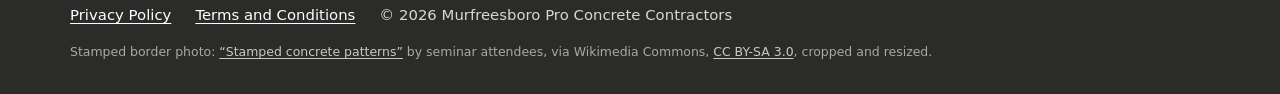
==== commit 0fa65fde: "Load tracking immediately for Google Ads visitors, deferred for others GTM, the Google Ads tag and C" ====
--- a/murfreesboro-concrete-contractor-new-project-request/index.html
+++ b/murfreesboro-concrete-contractor-new-project-request/index.html
@@ -5,20 +5,44 @@
 <meta name="viewport" content="width=device-width, initial-scale=1">
 <!-- Main photo first, so it isn't held up by the tracking scripts below -->
 <link rel="preload" as="image" imagesrcset="/murfreesboro-concrete-contractor-new-project-request/images/lp-hero-core-768.webp 768w, /murfreesboro-concrete-contractor-new-project-request/images/lp-hero-core-1280.webp 1280w, /murfreesboro-concrete-contractor-new-project-request/images/lp-hero-core-1920.webp 1920w" imagesizes="100vw" fetchpriority="high">
-<!-- Google Tag Manager -->
-<script>(function(w,d,s,l,i){w[l]=w[l]||[];w[l].push({'gtm.start':
-new Date().getTime(),event:'gtm.js'});var f=d.getElementsByTagName(s)[0],
-j=d.createElement(s),dl=l!='dataLayer'?'&l='+l:'';j.async=true;j.src=
-'https://www.googletagmanager.com/gtm.js?id='+i+dl;f.parentNode.insertBefore(j,f);
-})(window,document,'script','dataLayer','GTM-K8CW8HHN');</script>
-<!-- End Google Tag Manager -->
-<!-- Microsoft Clarity -->
-<script type="text/javascript">
-    (function(c,l,a,r,i,t,y){
-        c[a]=c[a]||function(){(c[a].q=c[a].q||[]).push(arguments)};
-        t=l.createElement(r);t.async=1;t.src="https://www.clarity.ms/tag/"+i;
-        y=l.getElementsByTagName(r)[0];y.parentNode.insertBefore(t,y);
-    })(window, document, "clarity", "script", "zi6rxvknij");
+<!-- Tracking: Google Tag Manager, Google Ads tag and Microsoft Clarity.
+     Visitors from a Google ad (gclid / gbraid / wbraid / gad_source in the link, or a Google Ads
+     click cookie) get them immediately, so call tracking and conversions work exactly as before.
+     Everyone else gets them on the first scroll, tap, mouse move or key press, or 7 seconds after load. -->
+<script>
+  (function (w, d) {
+    w.dataLayer = w.dataLayer || [];
+    w.dataLayer.push({ "gtm.start": new Date().getTime(), event: "gtm.js" });
+    w.clarity = w.clarity || function () { (w.clarity.q = w.clarity.q || []).push(arguments); };
+    var srcs = [
+      "https://www.googletagmanager.com/gtm.js?id=GTM-K8CW8HHN",
+      "https://www.googletagmanager.com/gtag/js?id=AW-18036809609",
+      "https://www.clarity.ms/tag/zi6rxvknij"
+    ];
+    var started = false, events = ["scroll", "pointerdown", "touchstart", "keydown", "mousemove"];
+    function start() {
+      if (started) return; started = true;
+      events.forEach(function (e) { w.removeEventListener(e, start); });
+      srcs.forEach(function (src) { var s = d.createElement("script"); s.async = true; s.src = src; d.head.appendChild(s); });
+    }
+    var fromAd = /[?&](gclid|gbraid|wbraid|gad_source)=/.test(w.location.search) || /(^|;\s*)_gcl_(aw|gb|dc)=/.test(d.cookie);
+    if (fromAd) { start(); return; }
+    events.forEach(function (e) { w.addEventListener(e, start, { passive: true }); });
+    w.addEventListener("load", function () { setTimeout(start, 7000); });
+  })(window, document);
+</script>
+<!-- Google tag (needed so Google Ads call tracking can swap the phone number) -->
+<script>
+  window.dataLayer = window.dataLayer || [];
+  function gtag(){dataLayer.push(arguments);}
+  gtag('js', new Date());
+  gtag('config', 'AW-18036809609');
+</script>
+<!-- Google Ads call conversion: "Murfreesboro Concrete Phone Call (629-306-9560)" -->
+<script>
+  gtag('config', 'AW-18036809609/gtyeCI_bkr4dEIm_z5hD', {
+    'phone_conversion_number': '629-306-9560'
+  });
 </script>
 <title>Concrete Contractor in Murfreesboro, TN | Driveways, Patios &amp; Slabs | Free Estimate</title>
 <meta name="description" content="Concrete driveways, stamped patios, shop and barndominium slabs, RV pads and commercial flatwork across Murfreesboro and Rutherford County. 5 in. driveways over compacted stone, permits handled, free on-site estimate.">
